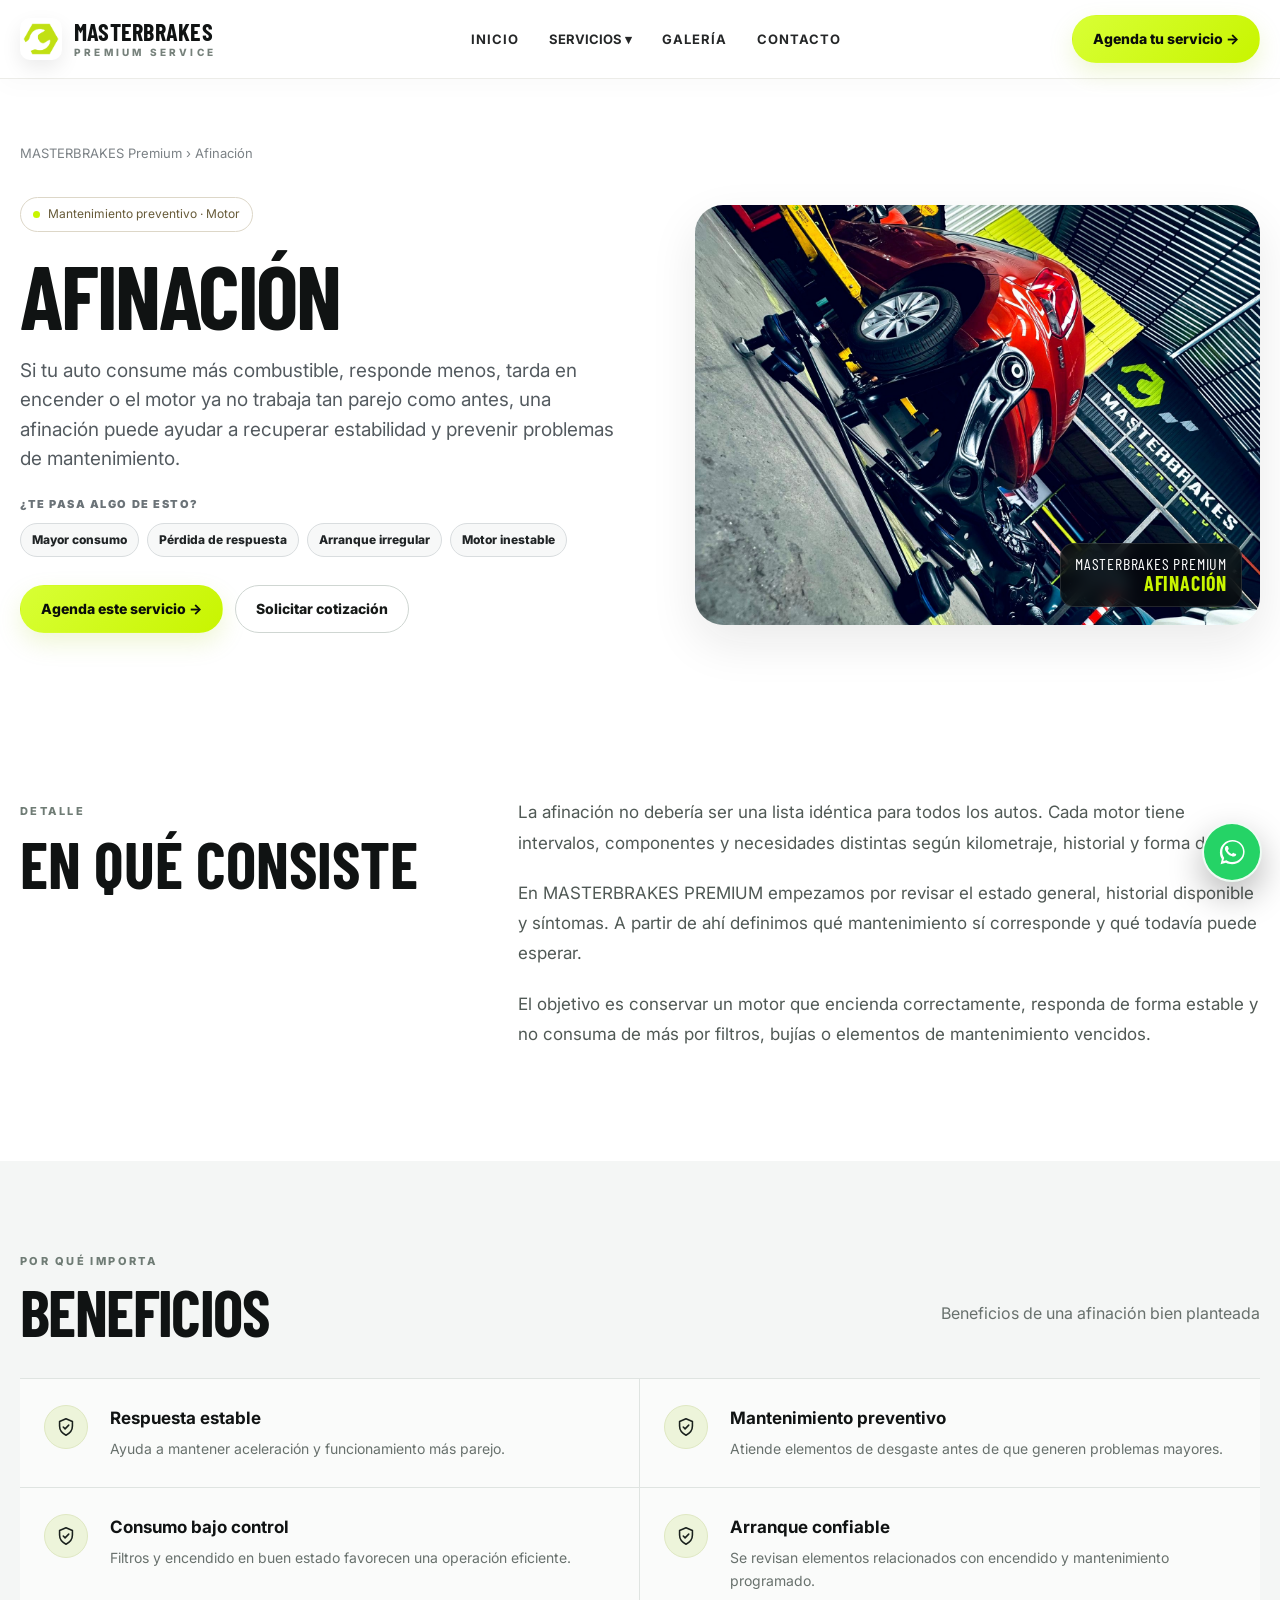
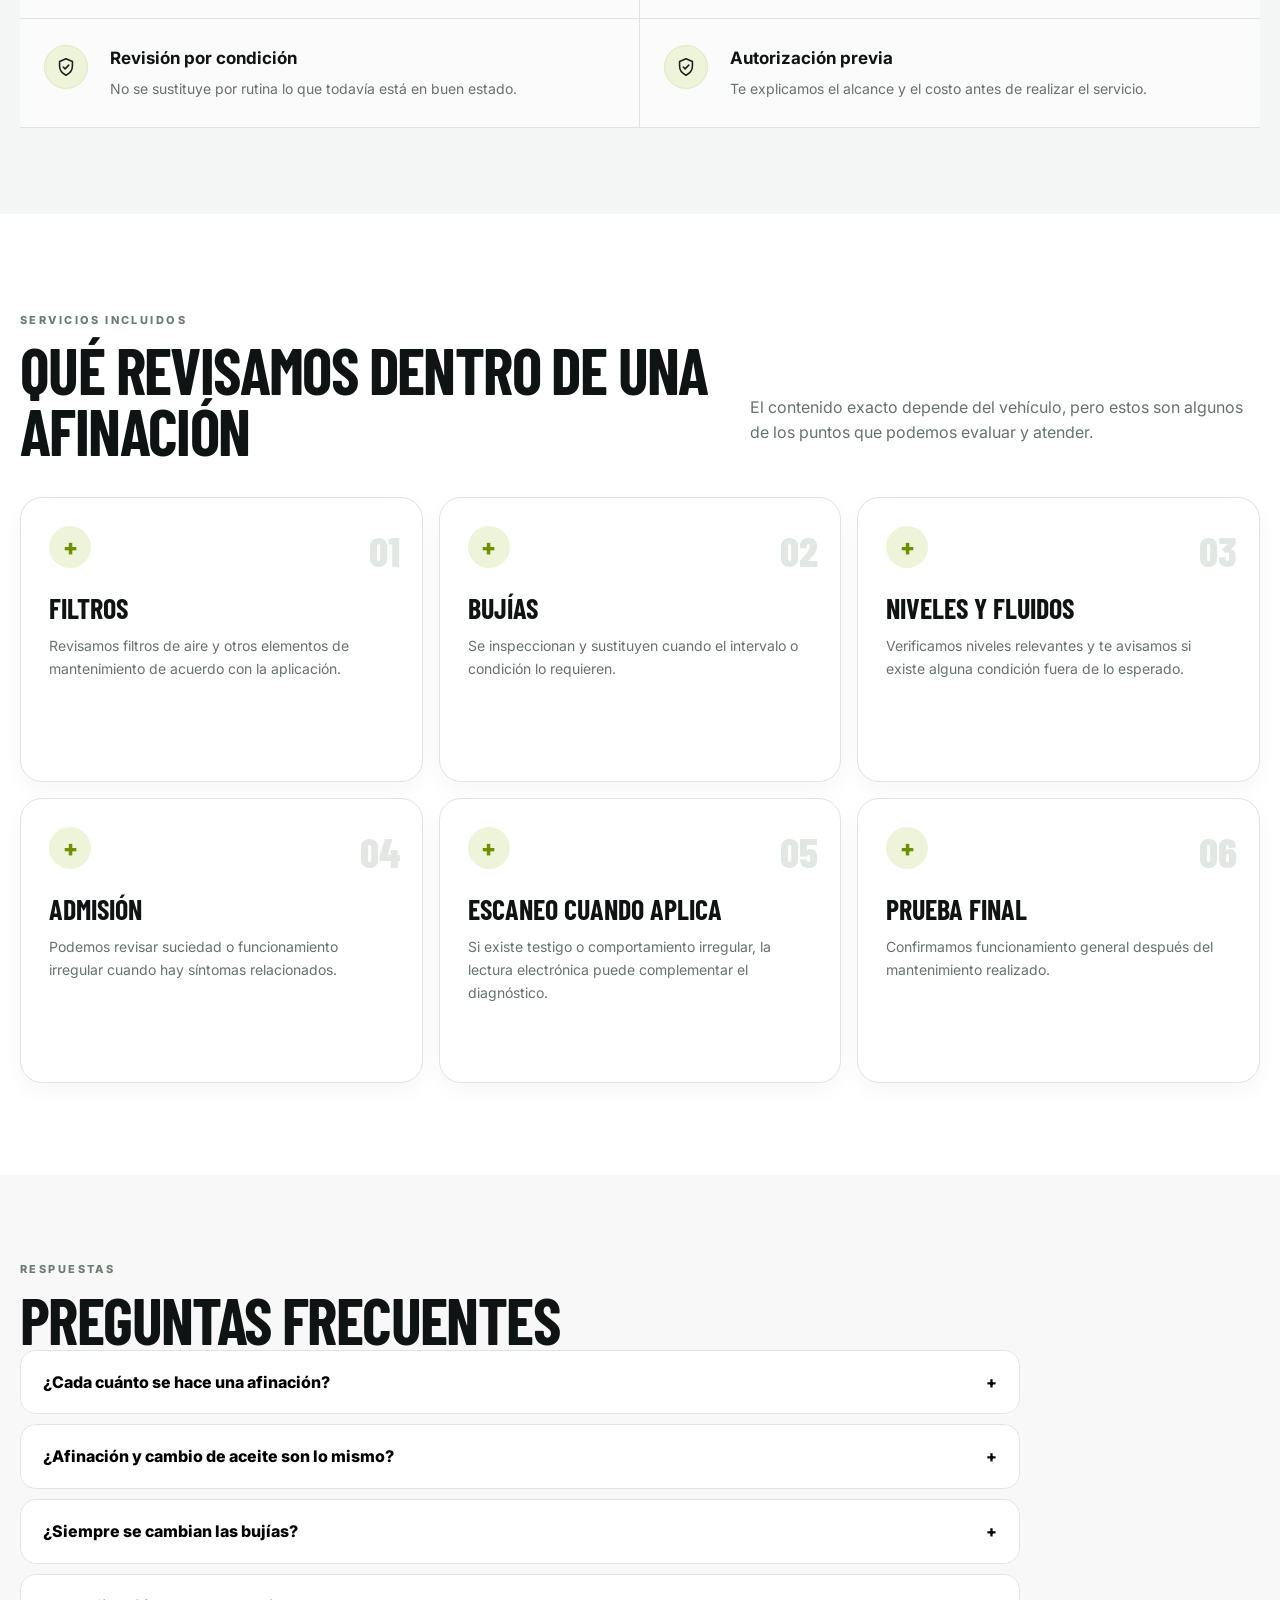
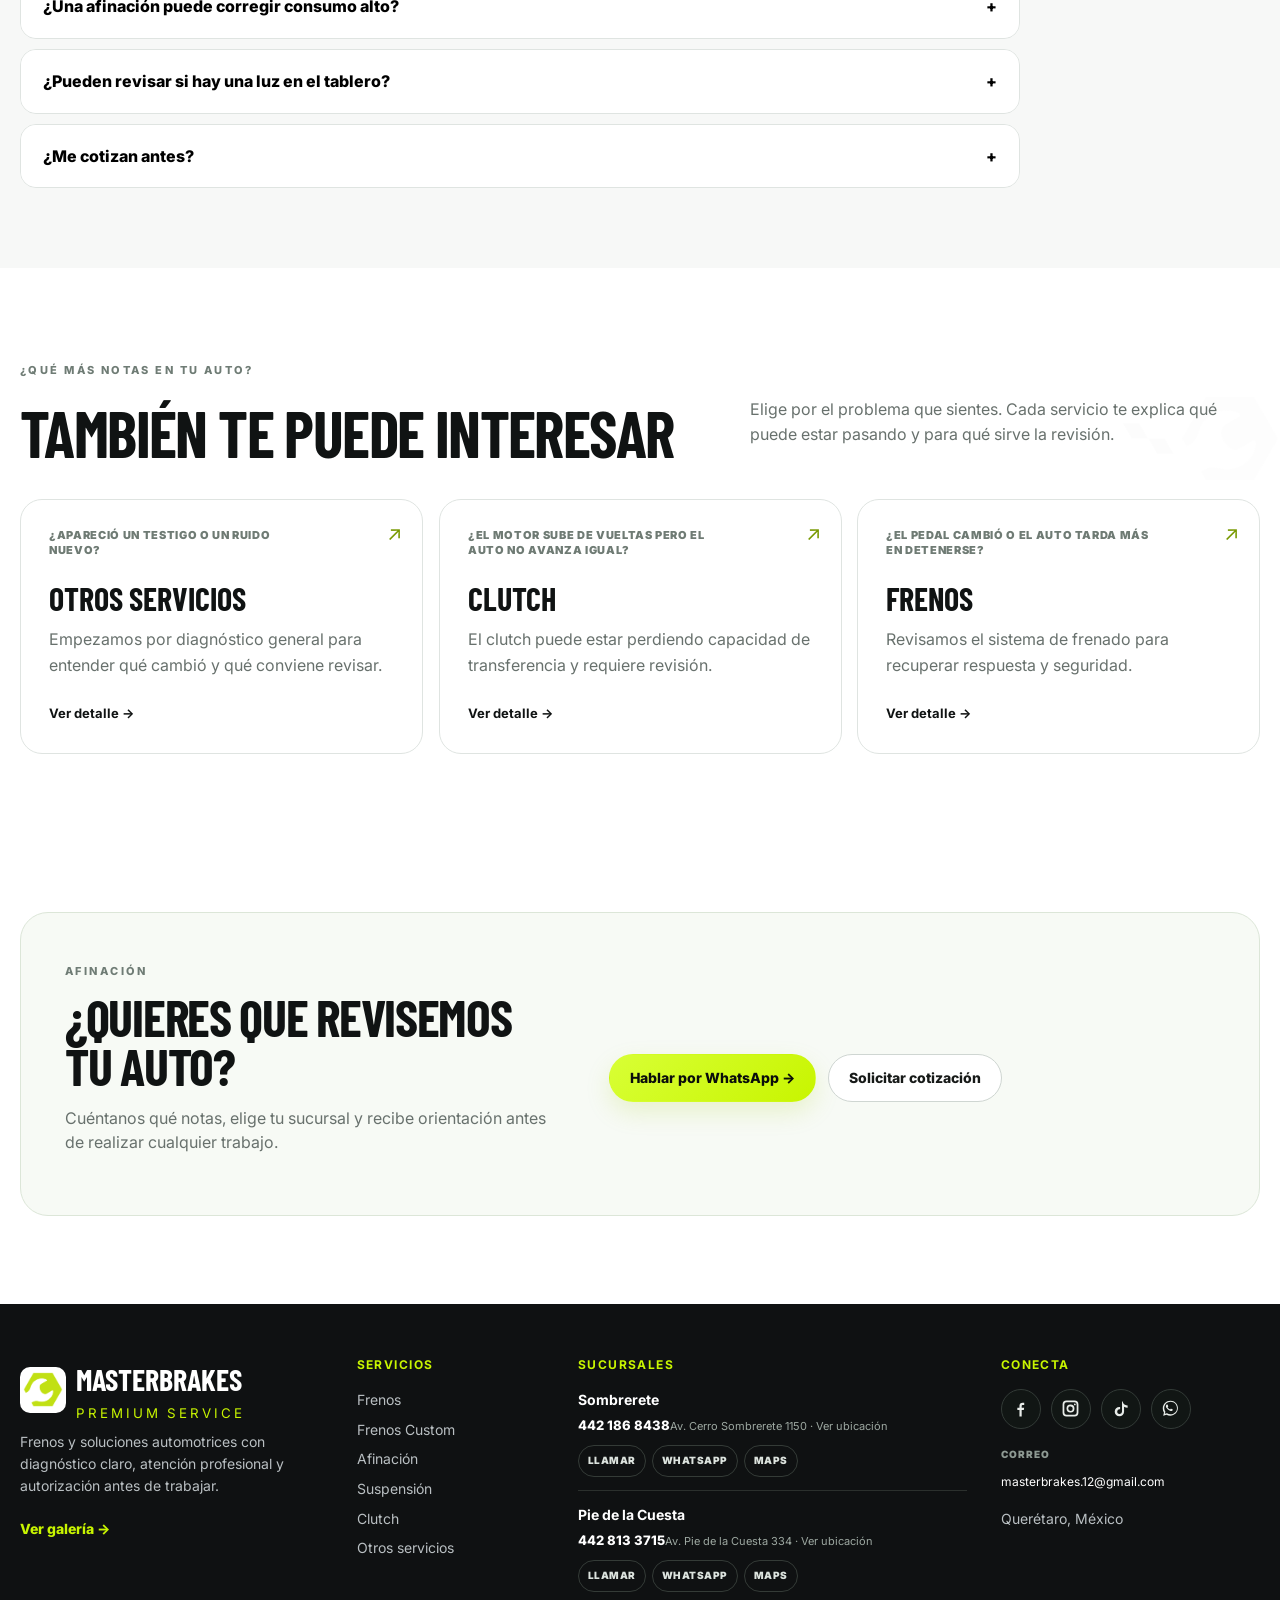
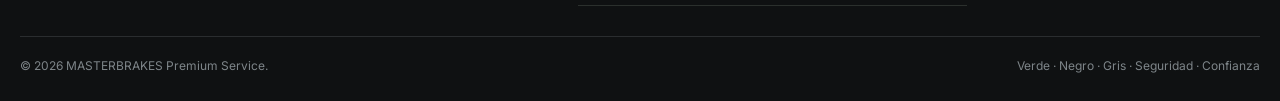
==== afinacion.html @ d41b7c77 "Add files via upload" ====
<!DOCTYPE html>

<html lang="es-MX"><head><meta charset="utf-8"/><meta content="width=device-width,initial-scale=1" name="viewport"/><title>Afinación en Querétaro | MASTERBRAKES Premium</title><meta content="Una afinación bien hecha ayuda a conservar respuesta, consumo, encendido y funcionamiento estable. Revisamos el mantenimiento que realmente corresponde a tu vehículo." name="description"/><link href="favicon.png" rel="icon"/><link href="css/styles.css" rel="stylesheet"/></head><body class="site-premium"><header class="site-header"><div class="wrap nav-row">
<a class="brand" href="index.html"><img alt="MASTERBRAKES PREMIUM" class="brand-mark" src="assets/logo-masterbrakes-user.png"/><span class="brand-copy"><strong>MASTERBRAKES</strong><small>Premium Service</small></span></a>
<nav aria-label="Navegación principal" class="nav-links">
<a href="index.html">Inicio</a>
<div class="nav-dropdown"><button class="drop-btn" type="button">SERVICIOS ▾</button><div class="dropdown-panel">
<a href="frenos.html"><b>Frenos</b><small>Diagnóstico, seguridad y respuesta.</small></a>
<a href="frenos-custom.html"><b>Frenos Custom</b><small>Configuraciones premium y performance.</small></a>
<a href="afinacion.html"><b>Afinación</b><small>Mantenimiento preventivo.</small></a>
<a href="suspension.html"><b>Suspensión</b><small>Control y estabilidad.</small></a>
<a href="clutch.html"><b>Clutch</b><small>Precisión y transferencia.</small></a>
<a href="otros-servicios.html"><b>Otros servicios</b><small>Diagnóstico y mantenimiento general.</small></a>
</div></div>
<a href="https://galeria-masterbrakers-kappa.vercel.app/" rel="noopener" target="_blank">Galería</a><a href="contacto.html">Contacto</a>
</nav>
<a class="btn btn-gold desktop-cta js-branch-contact" data-service="agendar un servicio" href="#">Agenda tu servicio →</a>
<button aria-label="Abrir menú" class="burger" id="burger"><span></span><span></span><span></span></button>
</div></header>
<div class="mobile-menu" id="mobileMenu"><span class="mobile-title">MASTERBRAKES PREMIUM</span><button aria-label="Cerrar" class="mobile-close" id="mobileClose">×</button>
<a href="index.html">Inicio</a><a href="frenos.html">Frenos</a><a href="frenos-custom.html">Frenos Custom</a><a href="afinacion.html">Afinación</a><a href="suspension.html">Suspensión</a><a href="clutch.html">Clutch</a><a href="otros-servicios.html">Otros servicios</a><a href="https://galeria-masterbrakers-kappa.vercel.app/" rel="noopener" target="_blank">Galería</a><a href="contacto.html">Contacto</a>
</div><main>
<section class="service-hero service-hero-deep dot-bg"><div class="wrap"><div class="crumbs"><a href="index.html">MASTERBRAKES Premium</a> › Afinación</div><div class="service-hero-grid"><div class="reveal"><span class="service-badge"><i></i>Mantenimiento preventivo · Motor</span><h1>Afinación</h1><p class="lead">Si tu auto consume más combustible, responde menos, tarda en encender o el motor ya no trabaja tan parejo como antes, una afinación puede ayudar a recuperar estabilidad y prevenir problemas de mantenimiento.</p><div class="hero-problem"><small>¿Te pasa algo de esto?</small><div class="hero-problem-chips"><span>Mayor consumo</span><span>Pérdida de respuesta</span><span>Arranque irregular</span><span>Motor inestable</span></div></div><div class="hero-actions"><a class="btn btn-gold js-branch-contact" data-service="Afinación" href="#">Agenda este servicio →</a><a class="btn btn-outline" href="contacto.html?servicio=Afinación">Solicitar cotización</a></div></div><div class="service-hero-img reveal"><img alt="Afinación MASTERBRAKES" src="assets/masterbrakes-taller-vehiculo.jpg"/><div class="service-img-label">MASTERBRAKES PREMIUM<br/><b>Afinación</b></div></div></div></div></section>
<section class="deep-detail" id="detalle"><div class="wrap deep-detail-grid"><div class="deep-detail-title reveal"><span class="eyebrow">Detalle</span><h2>En qué consiste</h2></div><div class="deep-detail-copy reveal"><p>La afinación no debería ser una lista idéntica para todos los autos. Cada motor tiene intervalos, componentes y necesidades distintas según kilometraje, historial y forma de uso.</p><p>En MASTERBRAKES PREMIUM empezamos por revisar el estado general, historial disponible y síntomas. A partir de ahí definimos qué mantenimiento sí corresponde y qué todavía puede esperar.</p><p>El objetivo es conservar un motor que encienda correctamente, responda de forma estable y no consuma de más por filtros, bujías o elementos de mantenimiento vencidos.</p></div></div></section>
<section class="benefits-section"><div class="wrap"><div class="section-head"><div><span class="eyebrow">Por qué importa</span><h2 class="section-title">Beneficios</h2></div><p>Beneficios de una afinación bien planteada</p></div><div class="benefit-list reveal"><article class="benefit-row"><span class="detail-icon premium-icon"><svg aria-hidden="true" viewbox="0 0 24 24"><path d="M12 3 5 6v5c0 4.8 2.9 8 7 10 4.1-2 7-5.2 7-10V6z"></path><path d="m9 12 2 2 4-4"></path></svg></span><div><h3>Respuesta estable</h3><p>Ayuda a mantener aceleración y funcionamiento más parejo.</p></div></article><article class="benefit-row"><span class="detail-icon premium-icon"><svg aria-hidden="true" viewbox="0 0 24 24"><path d="M12 3 5 6v5c0 4.8 2.9 8 7 10 4.1-2 7-5.2 7-10V6z"></path><path d="m9 12 2 2 4-4"></path></svg></span><div><h3>Mantenimiento preventivo</h3><p>Atiende elementos de desgaste antes de que generen problemas mayores.</p></div></article><article class="benefit-row"><span class="detail-icon premium-icon"><svg aria-hidden="true" viewbox="0 0 24 24"><path d="M12 3 5 6v5c0 4.8 2.9 8 7 10 4.1-2 7-5.2 7-10V6z"></path><path d="m9 12 2 2 4-4"></path></svg></span><div><h3>Consumo bajo control</h3><p>Filtros y encendido en buen estado favorecen una operación eficiente.</p></div></article><article class="benefit-row"><span class="detail-icon premium-icon"><svg aria-hidden="true" viewbox="0 0 24 24"><path d="M12 3 5 6v5c0 4.8 2.9 8 7 10 4.1-2 7-5.2 7-10V6z"></path><path d="m9 12 2 2 4-4"></path></svg></span><div><h3>Arranque confiable</h3><p>Se revisan elementos relacionados con encendido y mantenimiento programado.</p></div></article><article class="benefit-row"><span class="detail-icon premium-icon"><svg aria-hidden="true" viewbox="0 0 24 24"><path d="M12 3 5 6v5c0 4.8 2.9 8 7 10 4.1-2 7-5.2 7-10V6z"></path><path d="m9 12 2 2 4-4"></path></svg></span><div><h3>Revisión por condición</h3><p>No se sustituye por rutina lo que todavía está en buen estado.</p></div></article><article class="benefit-row"><span class="detail-icon premium-icon"><svg aria-hidden="true" viewbox="0 0 24 24"><path d="M12 3 5 6v5c0 4.8 2.9 8 7 10 4.1-2 7-5.2 7-10V6z"></path><path d="m9 12 2 2 4-4"></path></svg></span><div><h3>Autorización previa</h3><p>Te explicamos el alcance y el costo antes de realizar el servicio.</p></div></article></div></div></section>
<section class="included-section"><div class="wrap"><div class="section-head"><div><span class="eyebrow">Servicios incluidos</span><h2 class="section-title">Qué revisamos dentro de una afinación</h2></div><p>El contenido exacto depende del vehículo, pero estos son algunos de los puntos que podemos evaluar y atender.</p></div><div class="included-grid reveal"><article class="included-card"><span class="included-num">01</span><div class="included-icon">+</div><h3>Filtros</h3><p>Revisamos filtros de aire y otros elementos de mantenimiento de acuerdo con la aplicación.</p></article><article class="included-card"><span class="included-num">02</span><div class="included-icon">+</div><h3>Bujías</h3><p>Se inspeccionan y sustituyen cuando el intervalo o condición lo requieren.</p></article><article class="included-card"><span class="included-num">03</span><div class="included-icon">+</div><h3>Niveles y fluidos</h3><p>Verificamos niveles relevantes y te avisamos si existe alguna condición fuera de lo esperado.</p></article><article class="included-card"><span class="included-num">04</span><div class="included-icon">+</div><h3>Admisión</h3><p>Podemos revisar suciedad o funcionamiento irregular cuando hay síntomas relacionados.</p></article><article class="included-card"><span class="included-num">05</span><div class="included-icon">+</div><h3>Escaneo cuando aplica</h3><p>Si existe testigo o comportamiento irregular, la lectura electrónica puede complementar el diagnóstico.</p></article><article class="included-card"><span class="included-num">06</span><div class="included-icon">+</div><h3>Prueba final</h3><p>Confirmamos funcionamiento general después del mantenimiento realizado.</p></article></div></div></section>
<section class="faq faq-deep"><div class="wrap"><span class="eyebrow">Respuestas</span><h2 class="section-title">Preguntas frecuentes</h2><div class="faq-list reveal"><div class="faq-item"><button class="faq-q" type="button"><span>¿Cada cuánto se hace una afinación?</span><span>+</span></button><div class="faq-a">Depende del fabricante, kilometraje, tipo de motor y componentes instalados. Lo correcto es seguir el plan de mantenimiento del vehículo y revisar su condición real.</div></div><div class="faq-item"><button class="faq-q" type="button"><span>¿Afinación y cambio de aceite son lo mismo?</span><span>+</span></button><div class="faq-a">No. El cambio de aceite puede formar parte del mantenimiento, pero una afinación considera otros puntos del motor y encendido.</div></div><div class="faq-item"><button class="faq-q" type="button"><span>¿Siempre se cambian las bujías?</span><span>+</span></button><div class="faq-a">No. Se cambian cuando el kilometraje, especificación o condición lo justifican.</div></div><div class="faq-item"><button class="faq-q" type="button"><span>¿Una afinación puede corregir consumo alto?</span><span>+</span></button><div class="faq-a">Puede ayudar si la causa está relacionada con mantenimiento, pero un consumo elevado también puede tener otras causas que requieren diagnóstico.</div></div><div class="faq-item"><button class="faq-q" type="button"><span>¿Pueden revisar si hay una luz en el tablero?</span><span>+</span></button><div class="faq-a">Sí. Cuando aplica, el escaneo ayuda a orientar el diagnóstico, aunque el código por sí solo no sustituye una revisión.</div></div><div class="faq-item"><button class="faq-q" type="button"><span>¿Me cotizan antes?</span><span>+</span></button><div class="faq-a">Sí. Revisamos el alcance y te explicamos qué recomendamos antes de avanzar.</div></div></div></div></section>
<section class="related-section"><div class="wrap"><span class="eyebrow">¿Qué más notas en tu auto?</span><div class="section-head"><div><h2 class="section-title">También te puede interesar</h2></div><p>Elige por el problema que sientes. Cada servicio te explica qué puede estar pasando y para qué sirve la revisión.</p></div><div class="related-grid reveal"><a class="related-card" href="otros-servicios.html"><span class="related-arrow">↗</span><span class="related-kicker">¿Apareció un testigo o un ruido nuevo?</span><h3>Otros servicios</h3><p>Empezamos por diagnóstico general para entender qué cambió y qué conviene revisar.</p><b>Ver detalle →</b></a><a class="related-card" href="clutch.html"><span class="related-arrow">↗</span><span class="related-kicker">¿El motor sube de vueltas pero el auto no avanza igual?</span><h3>Clutch</h3><p>El clutch puede estar perdiendo capacidad de transferencia y requiere revisión.</p><b>Ver detalle →</b></a><a class="related-card" href="frenos.html"><span class="related-arrow">↗</span><span class="related-kicker">¿El pedal cambió o el auto tarda más en detenerse?</span><h3>Frenos</h3><p>Revisamos el sistema de frenado para recuperar respuesta y seguridad.</p><b>Ver detalle →</b></a></div></div></section>
<section class="quote-section service-final-cta"><div class="wrap"><div class="quote-panel"><div><span class="eyebrow">Afinación</span><h2>¿Quieres que revisemos tu auto?</h2><p class="muted">Cuéntanos qué notas, elige tu sucursal y recibe orientación antes de realizar cualquier trabajo.</p></div><div class="hero-actions"><a class="btn btn-gold js-branch-contact" data-service="Afinación" href="#">Hablar por WhatsApp →</a><a class="btn btn-outline" href="contacto.html?servicio=Afinación">Solicitar cotización</a></div></div></div></section>
</main><footer class="site-footer"><div class="wrap"><div class="footer-grid footer-grid-v7">
<div class="footer-brand"><div class="footer-logo-row"><img alt="MASTERBRAKES Premium" src="assets/logo-masterbrakes-user.png"/><div><strong>MASTERBRAKES</strong><small>Premium Service</small></div></div><p>Frenos y soluciones automotrices con diagnóstico claro, atención profesional y autorización antes de trabajar.</p><a class="footer-gallery-link" href="https://galeria-masterbrakers-kappa.vercel.app/" rel="noopener" target="_blank">Ver galería →</a></div>
<div><h4>Servicios</h4><a href="frenos.html">Frenos</a><a href="frenos-custom.html">Frenos Custom</a><a href="afinacion.html">Afinación</a><a href="suspension.html">Suspensión</a><a href="clutch.html">Clutch</a><a href="otros-servicios.html">Otros servicios</a></div>
<div class="footer-branches"><h4>Sucursales</h4>
<article class="footer-branch"><b>Sombrerete</b><a class="footer-phone" href="tel:+524421868438">442 186 8438</a><a class="footer-location" href="https://share.google/h0KJQbao4Z2PWzfot" rel="noopener" target="_blank">Av. Cerro Sombrerete 1150 · Ver ubicación</a><div class="footer-branch-actions"><a aria-label="Llamar a Sombrerete" href="tel:+524421868438">Llamar</a><a href="https://wa.me/524421868438?text=Hola%20MASTERBRAKES%20PREMIUM,%20quiero%20información%20de%20la%20sucursal%20Sombrerete." rel="noopener" target="_blank">WhatsApp</a><a href="https://share.google/h0KJQbao4Z2PWzfot" rel="noopener" target="_blank">Maps</a></div></article>
<article class="footer-branch"><b>Pie de la Cuesta</b><a class="footer-phone" href="tel:+524428133715">442 813 3715</a><a class="footer-location" href="https://share.google/veyZlv7FVN3zS64Zd" rel="noopener" target="_blank">Av. Pie de la Cuesta 334 · Ver ubicación</a><div class="footer-branch-actions"><a aria-label="Llamar a Pie de la Cuesta" href="tel:+524428133715">Llamar</a><a href="https://wa.me/524428133715?text=Hola%20MASTERBRAKES%20PREMIUM,%20quiero%20información%20de%20la%20sucursal%20Pie%20de%20la%20Cuesta." rel="noopener" target="_blank">WhatsApp</a><a href="https://share.google/veyZlv7FVN3zS64Zd" rel="noopener" target="_blank">Maps</a></div></article>
</div>
<div class="footer-connect"><h4>Conecta</h4><div aria-label="Redes sociales" class="socials">
<a aria-label="Facebook" class="social-facebook" href="https://www.facebook.com/masterbrakes/?locale=es_LA" rel="noopener" target="_blank"><svg aria-hidden="true" viewbox="0 0 24 24"><path d="M13.5 22v-8h2.7l.4-3h-3.1V9.1c0-.9.3-1.6 1.7-1.6h1.5V4.8c-.3 0-1.2-.1-2.2-.1-2.2 0-3.8 1.3-3.8 3.9V11H8v3h2.7v8h2.8z" fill="currentColor"></path></svg></a>
<a aria-label="Instagram" class="social-instagram" href="https://www.instagram.com/masterbrakes.12" rel="noopener" target="_blank"><svg aria-hidden="true" viewbox="0 0 24 24"><path d="M7 2h10a5 5 0 0 1 5 5v10a5 5 0 0 1-5 5H7a5 5 0 0 1-5-5V7a5 5 0 0 1 5-5zm0 2.2A2.8 2.8 0 0 0 4.2 7v10A2.8 2.8 0 0 0 7 19.8h10a2.8 2.8 0 0 0 2.8-2.8V7A2.8 2.8 0 0 0 17 4.2H7zm10.5 1.6a1.1 1.1 0 1 1 0 2.2 1.1 1.1 0 0 1 0-2.2zM12 7a5 5 0 1 1 0 10 5 5 0 0 1 0-10zm0 2.2A2.8 2.8 0 1 0 12 15a2.8 2.8 0 0 0 0-5.6z" fill="currentColor"></path></svg></a>
<a aria-label="TikTok" class="social-tiktok" href="https://www.tiktok.com/@masterbrakes.12" rel="noopener" target="_blank"><svg aria-hidden="true" viewbox="0 0 24 24"><path d="M14.8 3c.3 1.8 1.3 3.3 2.8 4.2 1 .6 2.2.9 3.4.9v2.9c-1.6 0-3.2-.4-4.5-1.1v6.1a5.9 5.9 0 1 1-5.9-5.9c.3 0 .6 0 .9.1V13a3 3 0 1 0 2.4 2.9V3h2.9z" fill="currentColor"></path></svg></a>
<a aria-label="WhatsApp" class="social-whatsapp js-branch-contact" data-service="información general" href="#"><svg aria-hidden="true" viewbox="0 0 32 32"><path d="M19.1 17.3c-.3-.2-1.7-.8-2-.9-.3-.1-.5-.2-.7.2-.2.3-.8.9-1 .9-.2 0-.4 0-.7-.2-2-.9-3.3-2.9-3.4-3.1-.2-.3 0-.5.1-.7.1-.1.3-.3.4-.5.1-.1.2-.3.3-.5.1-.2 0-.4 0-.5s-.7-1.8-.9-2.4c-.2-.5-.5-.4-.7-.4h-.6c-.2 0-.5.1-.7.4-.2.3-1 1-1 2.5s1 2.8 1.2 3c.1.2 2 3.1 4.9 4.3.7.3 1.2.5 1.6.6.7.2 1.3.2 1.8.1.5-.1 1.7-.7 1.9-1.3.2-.6.2-1.1.2-1.2 0-.1-.2-.2-.4-.3z" fill="currentColor"></path><path d="M16 3C8.8 3 3 8.7 3 15.9c0 2.5.7 4.8 2 6.8L3.7 28l5.5-1.3c1.9 1 4.1 1.5 6.3 1.5 7.2 0 13-5.7 13-12.9C28.5 8.7 23.2 3 16 3zm0 22.8c-2.1 0-4.1-.6-5.8-1.6l-.4-.2-3.3.8.9-3.2-.2-.4c-1.1-1.7-1.7-3.7-1.7-5.8 0-5.9 4.8-10.7 10.7-10.7 5.9 0 10.7 4.8 10.7 10.7 0 5.7-5 10.4-10.9 10.4z" fill="currentColor"></path></svg></a>
</div><p class="footer-email"><span>Correo</span><a href="mailto:masterbrakes.12@gmail.com">masterbrakes.12@gmail.com</a></p><p>Querétaro, México</p></div>
</div><div class="footer-bottom"><span>© 2026 MASTERBRAKES Premium Service.</span><span>Verde · Negro · Gris · Seguridad · Confianza</span></div></div></footer>
<a aria-label="Enviar WhatsApp a MASTERBRAKES Sombrerete" class="wa-float wa-direct-primary" href="https://wa.me/524421868438?text=Hola%20MASTERBRAKES%2C%20quiero%20informaci%C3%B3n%20y%20cotizar%20en%20la%20sucursal%20Sombrerete." rel="noopener" target="_blank"><svg aria-hidden="true" viewbox="0 0 32 32"><path d="M19.1 17.3c-.3-.2-1.7-.8-2-.9-.3-.1-.5-.2-.7.2-.2.3-.8.9-1 .9-.2 0-.4 0-.7-.2-2-.9-3.3-2.9-3.4-3.1-.2-.3 0-.5.1-.7.1-.1.3-.3.4-.5.1-.1.2-.3.3-.5.1-.2 0-.4 0-.5s-.7-1.8-.9-2.4c-.2-.5-.5-.4-.7-.4h-.6c-.2 0-.5.1-.7.4-.2.3-1 1-1 2.5s1 2.8 1.2 3c.1.2 2 3.1 4.9 4.3.7.3 1.2.5 1.6.6.7.2 1.3.2 1.8.1.5-.1 1.7-.7 1.9-1.3.2-.6.2-1.1.2-1.2 0-.1-.2-.2-.4-.3z" fill="currentColor"></path><path d="M16 3C8.8 3 3 8.7 3 15.9c0 2.5.7 4.8 2 6.8L3.7 28l5.5-1.3c1.9 1 4.1 1.5 6.3 1.5 7.2 0 13-5.7 13-12.9C28.5 8.7 23.2 3 16 3zm0 22.8c-2.1 0-4.1-.6-5.8-1.6l-.4-.2-3.3.8.9-3.2-.2-.4c-1.1-1.7-1.7-3.7-1.7-5.8 0-5.9 4.8-10.7 10.7-10.7 5.9 0 10.7 4.8 10.7 10.7 0 5.7-5 10.4-10.9 10.4z" fill="currentColor"></path></svg></a>
<script src="js/script.js"></script></body></html>
---- css/styles.css ----
@import url('https://fonts.googleapis.com/css2?family=Barlow+Condensed:wght@500;600;700;800;900&family=Inter:wght@400;500;600;700;800&display=swap');
:root{
  --ink:#101112; --muted:#687078; --paper:#ffffff; --soft:#f6f6f4; --warm:#fbf7ea;
  --gold:#d7a72b; --gold2:#f1c44a; --line:#e5e5e0; --charcoal:#111315; --lime:#bfe800;
  --max:1240px; --radius:24px; --shadow:0 18px 48px rgba(19,22,24,.09);
}
*{box-sizing:border-box} html{scroll-behavior:smooth} body{margin:0;background:var(--paper);color:var(--ink);font-family:Inter,Arial,sans-serif;line-height:1.55;-webkit-font-smoothing:antialiased;overflow-x:hidden}
a{text-decoration:none;color:inherit} img{display:block;max-width:100%} button,input,select,textarea{font:inherit}.wrap{width:min(var(--max),calc(100% - 40px));margin:auto}
.heading,.hero h1,.section-title,.service-hero h1,.custom-hero h1,.catalog-card h3,.mission h2,.process h2,.quote-panel h2{font-family:'Barlow Condensed','Arial Narrow',Impact,sans-serif;text-transform:uppercase;letter-spacing:-.025em;line-height:.94}
.eyebrow{font-size:11px;font-weight:800;letter-spacing:.22em;text-transform:uppercase;color:#8b7a49}.muted{color:var(--muted)}
.btn{display:inline-flex;align-items:center;justify-content:center;gap:9px;min-height:48px;padding:0 20px;border:1px solid transparent;border-radius:999px;font-size:14px;font-weight:800;cursor:pointer;transition:.25s}.btn:hover{transform:translateY(-2px)}
.btn-gold{background:linear-gradient(135deg,var(--gold2),var(--gold));color:#111;box-shadow:0 10px 24px rgba(215,167,43,.18)}.btn-outline{border-color:#cfcfc8;background:#fff}.btn-dark{background:#101112;color:#fff}.btn-lime{background:var(--lime);color:#0b0d0b}

/* header */
.site-header{position:sticky;top:0;z-index:80;background:rgba(255,255,255,.94);backdrop-filter:blur(18px);border-bottom:1px solid #ecece8;box-shadow:0 6px 24px rgba(0,0,0,.025)}
.nav-row{min-height:78px;display:flex;align-items:center;justify-content:space-between;gap:24px}.brand{display:flex;align-items:center;gap:12px;min-width:220px}.brand-mark{width:44px;height:30px;object-fit:contain}.brand-copy{display:grid;line-height:.85}.brand-copy strong{font-family:'Barlow Condensed',sans-serif;font-size:24px;letter-spacing:.01em}.brand-copy small{font-size:10px;letter-spacing:.32em;color:#8e7a45;font-weight:800;text-transform:uppercase;margin-top:6px}
.nav-links{display:flex;align-items:center;gap:30px;font-size:13px;font-weight:700;text-transform:uppercase;letter-spacing:.08em}.nav-links a,.drop-btn{background:none;border:0;padding:28px 0;color:#252728;cursor:pointer}.nav-dropdown{position:relative}.dropdown-panel{position:absolute;top:67px;left:50%;transform:translateX(-50%) translateY(10px);width:330px;padding:12px;background:#fff;border:1px solid #e5e5df;border-radius:18px;box-shadow:0 18px 50px rgba(0,0,0,.12);opacity:0;visibility:hidden;transition:.2s}.nav-dropdown:hover .dropdown-panel,.nav-dropdown.open .dropdown-panel{opacity:1;visibility:visible;transform:translateX(-50%) translateY(0)}.dropdown-panel a{display:grid;padding:12px 14px;border-radius:12px;text-transform:none;letter-spacing:0}.dropdown-panel a:hover{background:#faf7ed}.dropdown-panel small{color:var(--muted);font-weight:500;margin-top:2px}
.burger{display:none;width:46px;height:46px;border-radius:50%;border:1px solid #ddd;background:#fff;align-items:center;justify-content:center;flex-direction:column;gap:5px}.burger span{width:20px;height:2px;background:#111}.mobile-menu{position:fixed;inset:0;z-index:120;background:#fff;padding:92px 24px 30px;display:flex;flex-direction:column;gap:18px;transform:translateX(100%);transition:.3s}.mobile-menu.open{transform:translateX(0)}.mobile-menu a{font-family:'Barlow Condensed',sans-serif;font-size:30px;font-weight:700;text-transform:uppercase}.mobile-close{position:absolute;right:22px;top:18px;border:0;background:none;font-size:42px}.mobile-title{position:absolute;left:24px;top:30px;font-family:'Barlow Condensed',sans-serif;font-weight:800;font-size:24px}

/* background texture */
.dot-bg{position:relative;overflow:hidden}.dot-bg:before{content:"";position:absolute;inset:0;pointer-events:none;background-image:radial-gradient(#d8d8d0 .65px,transparent .65px);background-size:18px 18px;opacity:.45;mask-image:linear-gradient(#000,transparent 88%)}

/* home hero */
.home-hero{position:relative;padding:74px 0 36px;background:#fff;overflow:hidden}.home-hero-grid{display:grid;grid-template-columns:.92fr 1.08fr;gap:54px;align-items:center;position:relative;z-index:1}.home-hero h1{font-size:clamp(58px,7vw,96px);margin:18px 0 18px;max-width:9ch}.home-hero h1 em{font-style:normal;color:var(--gold)}.home-hero p{max-width:610px;font-size:18px;color:#596067}.hero-actions{display:flex;flex-wrap:wrap;gap:12px;margin-top:28px}.hero-photo{position:relative;min-height:500px;border-radius:34px;overflow:hidden;box-shadow:var(--shadow);background:#111}.hero-photo img{width:100%;height:100%;position:absolute;inset:0;object-fit:cover}.hero-photo:after{content:"";position:absolute;inset:0;background:linear-gradient(90deg,rgba(255,255,255,.72) 0%,rgba(255,255,255,0) 34%),linear-gradient(180deg,transparent 58%,rgba(0,0,0,.32))}.hero-photo-note{position:absolute;right:22px;bottom:22px;z-index:2;color:#fff;text-transform:uppercase;font-family:'Barlow Condensed',sans-serif;font-size:22px;line-height:1.05;text-align:right}.hero-photo-note b{color:var(--gold2)}
.stats-strip{display:grid;grid-template-columns:repeat(4,1fr);margin-top:42px;border-top:1px solid var(--line);position:relative;z-index:1}.stat{padding:24px 20px;border-right:1px solid var(--line);display:flex;align-items:center;gap:14px}.stat:last-child{border-right:0}.stat-icon{width:46px;height:46px;border-radius:50%;background:var(--warm);display:grid;place-items:center;font-size:20px}.stat b{display:block;font-family:'Barlow Condensed',sans-serif;font-size:32px;line-height:1}.stat span{font-size:11px;text-transform:uppercase;letter-spacing:.08em;color:#777}

/* sections */
section{position:relative}.section-block{padding:88px 0}.section-head{display:flex;justify-content:space-between;align-items:end;gap:28px;margin-bottom:36px}.section-title{font-size:clamp(42px,5vw,68px);margin:10px 0 0}.section-head p{max-width:510px;color:var(--muted)}
.commitments{background:#fff}.commit-grid{display:grid;grid-template-columns:repeat(4,1fr);border-top:1px solid var(--line)}.commit{padding:30px 28px;border-right:1px solid var(--line)}.commit:last-child{border-right:0}.commit .icon{width:48px;height:48px;border-radius:50%;background:#fff5d8;border:1px solid #f3df9c;display:grid;place-items:center;margin-bottom:20px;font-size:21px}.commit h3{margin:0 0 10px;font-size:18px}.commit p{margin:0;color:var(--muted);font-size:14px}
.mission{padding:90px 0;background:var(--soft)}.mission-grid{display:grid;grid-template-columns:1fr .92fr;gap:72px;align-items:start}.mission h2{font-size:clamp(44px,5vw,66px);margin:12px 0 24px}.mission-copy>p{font-size:17px;color:#555d63;max-width:620px}.mission-points{display:grid;grid-template-columns:1fr 1fr;gap:24px;margin-top:30px}.mission-point{padding-left:18px;border-left:2px solid var(--gold)}.mission-point b{display:block;margin-bottom:6px}.mission-point span{color:var(--muted);font-size:14px}.quote-card{padding:42px;border:1px solid #deded8;border-radius:28px;background:#fff;box-shadow:0 8px 20px rgba(0,0,0,.04)}.quote-card .quote-mark{font-size:58px;color:var(--gold);line-height:.7}.quote-card h3{font-family:'Barlow Condensed',sans-serif;text-transform:uppercase;font-size:38px;line-height:1;margin:24px 0}.quote-card small{color:#666}
.process{padding:88px 0;background:#fff}.process-track{height:3px;background:linear-gradient(90deg,var(--gold),var(--gold2));margin:42px 0 32px;position:relative}.process-track:after{content:"";position:absolute;right:0;top:50%;width:52px;height:22px;border-radius:999px;background:#151719;transform:translateY(-50%)}.process-grid{display:grid;grid-template-columns:repeat(4,1fr);gap:18px}.process-card{padding:28px;border:1px solid #e3d49b;border-radius:22px;background:#fff}.process-card span{font-family:'Barlow Condensed',sans-serif;font-size:48px;font-weight:800;color:#ecd98d;float:right}.process-card .icon{width:48px;height:48px;background:#fff5d8;border-radius:50%;display:grid;place-items:center;margin-bottom:24px}.process-card h3{margin:0 0 10px}.process-card p{margin:0;color:var(--muted);font-size:14px}
.catalog{padding:90px 0;background:#f7f7f5}.catalog-grid{display:grid;grid-template-columns:repeat(3,1fr);gap:18px}.catalog-card{min-height:270px;padding:28px;border:1px solid #deded9;border-radius:22px;background:#fff;display:flex;flex-direction:column;transition:.25s;box-shadow:0 5px 14px rgba(0,0,0,.035)}.catalog-card:hover{transform:translateY(-5px);box-shadow:var(--shadow);border-color:#d7b75f}.catalog-card.featured{background:linear-gradient(145deg,#0e1011,#1a1d1e);color:#fff;border-color:var(--gold);box-shadow:0 14px 36px rgba(0,0,0,.2)}.catalog-card .card-top{display:flex;justify-content:space-between;align-items:start}.catalog-card .icon{width:46px;height:46px;border-radius:50%;background:#fff5d8;color:#111;display:grid;place-items:center}.catalog-card.featured .icon{background:rgba(215,167,43,.18);color:var(--gold2)}.tag{font-size:10px;font-weight:800;text-transform:uppercase;letter-spacing:.08em;background:var(--gold2);color:#111;padding:6px 10px;border-radius:999px}.catalog-card h3{font-size:31px;margin:28px 0 12px}.catalog-card p{margin:0;color:#646b70;font-size:14px;flex:1}.catalog-card.featured p{color:#c5c9cb}.catalog-card .link{margin-top:22px;font-weight:800;font-size:14px}.catalog-card.featured .link{color:var(--gold2)}
.custom-band{background:#0b0d0e;color:#fff;overflow:hidden}.custom-grid{display:grid;grid-template-columns:.88fr 1.12fr;align-items:stretch}.custom-copy{padding:74px max(40px,calc((100vw - var(--max))/2));padding-right:60px}.custom-copy h2{font-family:'Barlow Condensed',sans-serif;text-transform:uppercase;font-size:clamp(50px,6vw,80px);line-height:.9;margin:14px 0 20px}.custom-copy p{color:#c3c8ca;max-width:570px}.custom-list{display:grid;gap:16px;margin:28px 0}.custom-list div{display:grid;grid-template-columns:34px 1fr;gap:10px}.custom-list b{color:var(--gold2)}.custom-image{min-height:540px;position:relative}.custom-image img{position:absolute;inset:0;width:100%;height:100%;object-fit:cover}.custom-image:after{content:"";position:absolute;inset:0;background:linear-gradient(90deg,#0b0d0e 0%,transparent 34%)}
.testimonials{padding:90px 0;background:#fff}.test-stage{display:grid;grid-template-columns:auto 1fr auto;align-items:center;gap:26px}.test-arrow{width:48px;height:48px;border-radius:50%;border:1px solid #ddd;background:#fff;font-size:22px;cursor:pointer}.test-card{padding:36px 44px;border-radius:24px;background:#fafaf7;border:1px solid #ecece6;text-align:center}.stars{color:var(--gold);letter-spacing:.2em;font-size:17px}.test-card blockquote{font-family:'Barlow Condensed',sans-serif;font-weight:700;font-size:clamp(30px,4vw,48px);line-height:1.05;margin:20px auto;max-width:900px;text-transform:uppercase}.test-card cite{font-style:normal;font-size:14px}.test-dots{display:flex;justify-content:center;gap:8px;margin-top:18px}.test-dots button{width:8px;height:8px;border:0;border-radius:50%;background:#ddd;padding:0}.test-dots button.active{width:28px;border-radius:999px;background:var(--gold)}
.quote-section{padding:88px 0;background:#fff}.quote-panel{border:1px solid #efd487;background:#fffaf0;border-radius:28px;padding:44px;display:grid;grid-template-columns:.9fr 1.1fr;gap:48px;align-items:center}.quote-panel h2{font-size:52px;margin:10px 0 12px}.quote-form{display:grid;grid-template-columns:1fr 1fr;gap:12px}.quote-form label{display:grid;gap:6px;font-size:11px;text-transform:uppercase;letter-spacing:.08em;color:#7b6a3f;font-weight:700}.quote-form input,.quote-form select,.quote-form textarea{width:100%;border:1px solid #d9d7cf;border-radius:12px;background:#fff;padding:14px;color:#111;outline:none}.quote-form textarea{min-height:90px;resize:vertical}.quote-form .full{grid-column:1/-1}.quote-form .submit{grid-column:1/-1}
.site-footer{background:#0f1112;color:#fff;padding:52px 0 26px}.footer-grid{display:grid;grid-template-columns:1.1fr .8fr .8fr 1fr;gap:34px}.footer-brand strong{font-family:'Barlow Condensed',sans-serif;font-size:30px}.footer-brand small{display:block;color:var(--gold2);letter-spacing:.22em;text-transform:uppercase}.footer-grid h4{margin:0 0 14px;text-transform:uppercase;font-size:12px;letter-spacing:.12em;color:#dfc06c}.footer-grid a,.footer-grid p{display:block;color:#b9bfc2;margin:8px 0;font-size:14px}.footer-bottom{border-top:1px solid #2a2d2f;margin-top:30px;padding-top:20px;color:#7e8589;font-size:12px;display:flex;justify-content:space-between;gap:20px}.socials{display:flex;gap:10px}.socials a{width:38px;height:38px;border:1px solid #333;border-radius:50%;display:grid;place-items:center;margin:0}.wa-float{position:fixed;right:22px;bottom:22px;z-index:70;width:58px;height:58px;border-radius:50%;display:grid;place-items:center;background:#1fbf61;color:#fff;box-shadow:0 12px 30px rgba(0,0,0,.22);font-size:22px}

/* service detail pages */
.service-hero{padding:64px 0 54px;background:#fff}.crumbs{font-size:13px;color:#7c8286;margin-bottom:34px}.service-hero-grid{display:grid;grid-template-columns:1fr .92fr;gap:60px;align-items:center}.service-badge{display:inline-flex;align-items:center;gap:8px;border:1px solid #ddd7c8;border-radius:999px;padding:7px 12px;font-size:12px;color:#675b39}.service-badge i{width:7px;height:7px;border-radius:50%;background:var(--gold);display:block}.service-hero h1{font-size:clamp(60px,7vw,92px);margin:20px 0 20px}.service-hero .lead{font-size:19px;color:#545b60;max-width:680px}.service-hero-img{height:420px;border-radius:28px;overflow:hidden;box-shadow:var(--shadow)}.service-hero-img img{width:100%;height:100%;object-fit:cover}.service-overview{padding:84px 0;background:var(--soft)}.overview-grid{display:grid;grid-template-columns:1fr .9fr;gap:70px}.overview-grid h2{font-family:'Barlow Condensed',sans-serif;text-transform:uppercase;font-size:52px;line-height:.95;margin:10px 0 20px}.overview-grid p{color:#5d656b}.fact-card{padding:32px;background:#fff;border:1px solid #e2e2dd;border-radius:24px}.fact-card h3{font-family:'Barlow Condensed',sans-serif;text-transform:uppercase;font-size:34px;margin:0 0 18px}.fact-list{display:grid;gap:12px}.fact-list div{display:flex;gap:12px}.fact-list span{width:28px;height:28px;border-radius:50%;background:#fff3cf;display:grid;place-items:center;flex:0 0 28px;color:#9b7410;font-weight:800}.service-two{padding:84px 0}.two-grid{display:grid;grid-template-columns:.92fr 1.08fr;gap:60px;align-items:center}.two-image{height:520px;border-radius:30px;overflow:hidden}.two-image img{width:100%;height:100%;object-fit:cover}.check-grid{display:grid;grid-template-columns:1fr 1fr;gap:14px;margin-top:28px}.check-card{padding:20px;border:1px solid var(--line);border-radius:18px}.check-card b{display:block;margin-bottom:6px}.check-card p{margin:0;color:var(--muted);font-size:13px}.faq{padding:80px 0;background:#f7f7f5}.faq-list{display:grid;gap:10px;max-width:900px}.faq-item{background:#fff;border:1px solid #dfdfda;border-radius:16px;overflow:hidden}.faq-q{width:100%;padding:19px 22px;border:0;background:#fff;display:flex;justify-content:space-between;align-items:center;text-align:left;font-weight:800;cursor:pointer}.faq-a{max-height:0;overflow:hidden;padding:0 22px;color:#5f666a;transition:.3s}.faq-item.open .faq-a{max-height:220px;padding:0 22px 20px}.faq-item.open .faq-q span:last-child{transform:rotate(45deg)}

/* custom dark page */
.custom-page{background:#0a0c0d;color:#fff}.custom-page .site-header{background:rgba(10,12,13,.94);border-color:#202325}.custom-page .brand-copy strong,.custom-page .nav-links a,.custom-page .drop-btn{color:#fff}.custom-page .brand-copy small{color:var(--gold2)}.custom-page .burger{background:#111;border-color:#303335}.custom-page .burger span{background:#fff}.custom-hero{position:relative;min-height:74vh;display:flex;align-items:end;overflow:hidden}.custom-hero img{position:absolute;inset:0;width:100%;height:100%;object-fit:cover}.custom-hero:before{content:"";position:absolute;inset:0;background:linear-gradient(90deg,#0a0c0d 0%,rgba(10,12,13,.86) 43%,rgba(10,12,13,.18)),linear-gradient(180deg,transparent 50%,#0a0c0d)}.custom-hero-content{position:relative;z-index:1;padding:90px 0 70px}.custom-hero h1{font-size:clamp(78px,10vw,140px);margin:12px 0 16px}.custom-hero h1 span{color:var(--gold2)}.custom-hero p{max-width:650px;color:#ccd1d3;font-size:18px}.dark-section{padding:88px 0;background:#0a0c0d}.dark-section.alt{background:#101315}.dark-section .section-title{color:#fff}.dark-section .section-head p{color:#aeb5b8}.dark-cards{display:grid;grid-template-columns:repeat(3,1fr);gap:18px}.dark-card{padding:28px;border:1px solid #2b3032;border-radius:22px;background:linear-gradient(145deg,#121516,#0c0e0f)}.dark-card .icon{width:46px;height:46px;border-radius:50%;background:rgba(215,167,43,.14);color:var(--gold2);display:grid;place-items:center}.dark-card h3{font-family:'Barlow Condensed',sans-serif;text-transform:uppercase;font-size:32px;margin:22px 0 10px}.dark-card p{color:#9da5a9}.dark-feature{display:grid;grid-template-columns:1fr 1fr;gap:60px;align-items:center}.dark-feature-img{height:540px;border-radius:28px;overflow:hidden}.dark-feature-img img{width:100%;height:100%;object-fit:cover}.dark-feature h2{font-family:'Barlow Condensed',sans-serif;text-transform:uppercase;font-size:60px;line-height:.92;margin:12px 0 20px}.dark-feature p{color:#aeb5b8}.dark-feature-list{display:grid;gap:14px;margin-top:24px}.dark-feature-list div{padding:16px 0;border-bottom:1px solid #2b3032}.dark-feature-list b{color:var(--gold2)}

.reveal{opacity:0;transform:translateY(18px);transition:.65s ease}.reveal.visible{opacity:1;transform:none}
@media(max-width:980px){.nav-links,.desktop-cta{display:none}.burger{display:flex}.home-hero-grid,.mission-grid,.custom-grid,.quote-panel,.service-hero-grid,.overview-grid,.two-grid,.dark-feature{grid-template-columns:1fr}.hero-photo{min-height:420px}.stats-strip{grid-template-columns:1fr 1fr}.stat:nth-child(2){border-right:0}.commit-grid{grid-template-columns:1fr 1fr}.commit:nth-child(2){border-right:0}.process-grid{grid-template-columns:1fr 1fr}.catalog-grid{grid-template-columns:1fr 1fr}.custom-copy{padding:70px 30px}.custom-image{min-height:420px}.footer-grid{grid-template-columns:1fr 1fr}.service-hero-img{height:360px}.dark-cards{grid-template-columns:1fr 1fr}}
@media(max-width:640px){.wrap{width:min(var(--max),calc(100% - 28px))}.brand{min-width:0}.brand-copy strong{font-size:21px}.brand-copy small{font-size:8px}.home-hero{padding-top:44px}.home-hero h1{font-size:56px}.home-hero p{font-size:16px}.hero-photo{min-height:310px}.stats-strip{grid-template-columns:1fr}.stat{border-right:0;border-bottom:1px solid var(--line)}.section-block,.mission,.process,.catalog,.testimonials,.quote-section,.service-overview,.service-two,.faq,.dark-section{padding:62px 0}.section-head{display:block}.commit-grid,.process-grid,.catalog-grid,.mission-points,.check-grid,.dark-cards{grid-template-columns:1fr}.commit{border-right:0;border-bottom:1px solid var(--line)}.process-track{display:none}.custom-image{min-height:320px}.test-stage{grid-template-columns:1fr}.test-arrow{display:none}.test-card{padding:28px 20px}.test-card blockquote{font-size:34px}.quote-panel{padding:28px 20px}.quote-form{grid-template-columns:1fr}.quote-form .full,.quote-form .submit{grid-column:auto}.footer-grid{grid-template-columns:1fr}.footer-bottom{display:block}.service-hero{padding-top:38px}.service-hero h1{font-size:58px}.service-hero-img{height:290px}.two-image,.dark-feature-img{height:330px}.overview-grid h2,.dark-feature h2{font-size:44px}.custom-hero{min-height:70vh}.custom-hero h1{font-size:72px}.wa-float{width:52px;height:52px;right:14px;bottom:14px}}

/* v3 · MASTERBRAKES brand palette: verde, negro y gris */
:root{
  --ink:#101313;
  --muted:#68716d;
  --paper:#ffffff;
  --soft:#f3f5f4;
  --warm:#eef4df;
  --gold:#9fca00;
  --gold2:#c8f500;
  --line:#dfe4e1;
  --charcoal:#0b0e0d;
  --lime:#c8f500;
}
.eyebrow{color:#6f7c75}
.btn-gold{background:linear-gradient(135deg,#d8ff35,var(--lime));color:#0a0d0b;box-shadow:0 10px 24px rgba(159,202,0,.17)}
.btn-outline{border-color:#cfd6d2;background:#fff;color:#171a18}
.brand-copy small{color:#76817b}
.dropdown-panel a:hover{background:#f1f4f2}
.home-hero h1 em{color:#88ad00}
.hero-photo-note b{color:var(--lime)}
.stat-icon,.commit .icon,.process-card .icon,.catalog-card .icon{background:#eff5df;border-color:#dfeab9}
.commit .icon{border:1px solid #dce7b7}
.mission-point{border-left-color:#a8d000}
.quote-card .quote-mark{color:#a8d000}
.process-card{border-color:#d8dfdb}
.process-track{background:linear-gradient(90deg,#99c300,var(--lime))}
.catalog-card:hover{border-color:#a8d000}
.catalog-card.featured{background:linear-gradient(145deg,#0b0e0d,#171c19);border-color:var(--lime);box-shadow:0 14px 36px rgba(0,0,0,.16)}
.catalog-card.featured .icon{background:rgba(200,245,0,.12);color:var(--lime)}
.tag{background:var(--lime);color:#0a0d0b}
.catalog-card.featured .link{color:var(--lime)}
.stars{color:#9fc700}.test-dots button.active{background:#9fc700}
.quote-panel{border-color:#dce6d8;background:#f7faf5}
.quote-form label{color:#5e6a64}
.footer-grid h4{color:#c8f500}
.footer-gallery-link{display:inline-flex!important;color:#c8f500!important;font-weight:800!important;margin-top:14px!important}
.custom-page .brand-copy small{color:var(--lime)}
.custom-hero h1 span,.dark-card .icon,.dark-feature-list b{color:var(--lime)}
.dark-card .icon{background:rgba(200,245,0,.12)}
.service-badge i{background:var(--lime)}
.fact-list span{background:#eff5df;color:#648000}

/* Galería externa */
.gallery-preview{padding:88px 0;background:#fff}
.gallery-preview-grid{display:grid;grid-template-columns:1.2fr .8fr .8fr 1.2fr;gap:14px}
.gallery-preview-grid a{height:330px;border-radius:22px;overflow:hidden;border:1px solid var(--line);background:#111;box-shadow:0 10px 28px rgba(20,25,22,.07)}
.gallery-preview-grid a:nth-child(2),.gallery-preview-grid a:nth-child(3){height:285px;align-self:center}
.gallery-preview-grid img{width:100%;height:100%;object-fit:cover;transition:transform .5s ease,filter .4s ease;filter:saturate(.92) contrast(1.02)}
.gallery-preview-grid a:hover img{transform:scale(1.045);filter:saturate(1.05)}
.gallery-preview-action{display:flex;justify-content:center;margin-top:26px}

/* Sucursales */
.branches-section{padding:88px 0;background:#f3f5f4}
.branches-grid{display:grid;grid-template-columns:1fr 1fr;gap:18px}
.branch-premium{position:relative;min-height:390px;border-radius:26px;overflow:hidden;color:#fff;background:#111;border:1px solid rgba(0,0,0,.08);box-shadow:0 16px 38px rgba(0,0,0,.1)}
.branch-premium:before{content:"";position:absolute;inset:0;background-size:cover;background-position:center;transition:transform .5s ease}
.branch-premium:hover:before{transform:scale(1.035)}
.branch-sombrerete:before{background-image:url('../assets/masterbrakes-queretaro-taller.jpg')}
.branch-pie:before{background-image:url('../assets/galeria-trabajo.jpg')}
.branch-overlay{position:absolute;inset:0;background:linear-gradient(180deg,rgba(5,8,6,.12),rgba(5,8,6,.9));z-index:1}
.branch-content{position:absolute;inset:auto 28px 28px;z-index:2}
.branch-content>span{color:var(--lime);font-size:11px;font-weight:900;letter-spacing:.14em;text-transform:uppercase}
.branch-content h3{font-family:'Barlow Condensed',sans-serif;text-transform:uppercase;font-size:48px;line-height:.94;margin:9px 0 10px}
.branch-content p{margin:0 0 12px;color:#d7ded9;max-width:540px;font-size:14px}
.branch-content strong{display:block;font-size:20px;margin-bottom:16px}
.branch-actions{display:flex;gap:10px;flex-wrap:wrap}

/* Social icons reales */
.socials{display:flex;gap:10px;flex-wrap:wrap}
.socials a{width:40px;height:40px;border:1px solid #333b37;border-radius:50%;display:grid;place-items:center;margin:0!important;color:#e8ece9!important;background:#171b19;transition:.22s}
.socials a svg{width:19px;height:19px;display:block}
.socials a:hover{transform:translateY(-2px);border-color:var(--lime);color:var(--lime)!important}
.social-whatsapp:hover{background:#1fbf61!important;color:#fff!important;border-color:#1fbf61!important}
.wa-float{background:#1fbf61;color:#fff}
.wa-float svg{width:29px;height:29px}

@media(max-width:980px){
  .gallery-preview-grid{grid-template-columns:1fr 1fr}.gallery-preview-grid a,.gallery-preview-grid a:nth-child(2),.gallery-preview-grid a:nth-child(3){height:280px}
  .branches-grid{grid-template-columns:1fr}
}
@media(max-width:640px){
  .gallery-preview,.branches-section{padding:62px 0}
  .gallery-preview-grid{grid-template-columns:1fr 1fr;gap:10px}.gallery-preview-grid a,.gallery-preview-grid a:nth-child(2),.gallery-preview-grid a:nth-child(3){height:190px;border-radius:16px}
  .branch-premium{min-height:350px}.branch-content{inset:auto 20px 22px}.branch-content h3{font-size:40px}.branch-content p{font-size:13px}
  .socials a{width:42px;height:42px}
}

/* v4 · premium refinement, maps & branch automation */
:root{
  --premium-black:#0b0e0d;
  --premium-gray:#727a76;
  --premium-light:#f4f6f5;
  --premium-line:#dfe4e1;
  --premium-lime:#c8f500;
}
.premium-icon svg{width:22px;height:22px;fill:none;stroke:currentColor;stroke-width:1.7;stroke-linecap:round;stroke-linejoin:round}
.catalog-card .premium-icon svg{width:23px;height:23px}.catalog-card.featured .premium-icon{box-shadow:inset 0 0 0 1px rgba(200,245,0,.18)}
.stat-icon.premium-icon{color:#111714;box-shadow:inset 0 0 0 1px #dae4d5}
.commit .premium-icon,.process-card .premium-icon{color:#192019;box-shadow:0 8px 20px rgba(18,24,20,.05)}
.home-hero{background:linear-gradient(180deg,#fff 0%,#fbfcfb 100%)}
.home-hero h1{max-width:10.6ch}.home-hero h1 em{color:#7da100}
.hero-photo{min-height:540px;border:1px solid #dce2de;box-shadow:0 28px 70px rgba(16,22,18,.13)}
.hero-photo img{filter:saturate(.88) contrast(1.02)}
.hero-photo:after{background:linear-gradient(90deg,rgba(255,255,255,.58) 0%,rgba(255,255,255,.03) 38%),linear-gradient(180deg,transparent 54%,rgba(4,7,5,.54))}
.hero-photo-note{padding:14px 16px;border-radius:16px;background:rgba(7,10,8,.64);backdrop-filter:blur(8px);border:1px solid rgba(255,255,255,.13);font-size:19px}
.hero-photo-note b{color:var(--premium-lime)}
.btn-ghost-dark{background:rgba(11,14,13,.74);color:#fff;border-color:rgba(255,255,255,.25)}
.btn-ghost-dark:hover{border-color:var(--premium-lime);color:var(--premium-lime)}

.maps-premium{padding:88px 0;background:#fff}
.maps-grid{display:grid;grid-template-columns:1fr 1fr;gap:20px}
.map-card{overflow:hidden;border:1px solid var(--premium-line);border-radius:28px;background:#fff;box-shadow:0 16px 42px rgba(14,20,16,.07)}
.map-frame{height:330px;background:#e9eeeb}
.map-frame iframe{width:100%;height:100%;border:0;display:block;filter:grayscale(.18) saturate(.78) contrast(1.02)}
.map-card-body{padding:24px 26px 28px}.map-card-body h3{font-family:'Barlow Condensed',sans-serif;text-transform:uppercase;font-size:36px;line-height:1;margin:7px 0 10px}.map-card-body p{margin:0 0 18px;color:var(--muted);font-size:14px}.map-kicker{font-size:10px;font-weight:900;text-transform:uppercase;letter-spacing:.15em;color:#708075}
.text-action{display:inline!important;color:#6f9000!important;font-weight:800!important}

body.branch-modal-open{overflow:hidden}
.branch-modal{position:fixed;inset:0;z-index:300;display:grid;place-items:center;padding:20px;opacity:0;visibility:hidden;transition:.2s ease}
.branch-modal.open{opacity:1;visibility:visible}
.branch-modal-backdrop{position:absolute;inset:0;background:rgba(5,8,6,.64);backdrop-filter:blur(8px)}
.branch-modal-panel{position:relative;z-index:1;width:min(720px,100%);padding:34px;border-radius:28px;background:#fff;border:1px solid #dfe4e1;box-shadow:0 30px 90px rgba(0,0,0,.28);transform:translateY(12px) scale(.985);transition:.22s ease}
.branch-modal.open .branch-modal-panel{transform:none}
.branch-modal-close{position:absolute;right:18px;top:14px;width:42px;height:42px;border-radius:50%;border:1px solid #d9dfdb;background:#f5f7f5;color:#131714;font-size:28px;line-height:1;cursor:pointer}
.branch-modal-kicker{display:block;color:#718079;font-size:10px;font-weight:900;letter-spacing:.18em;text-transform:uppercase}
.branch-modal-panel h2{font-family:'Barlow Condensed',sans-serif;text-transform:uppercase;font-size:44px;line-height:.95;margin:10px 50px 10px 0}.branch-modal-panel>p{margin:0;color:var(--muted);max-width:600px}
.branch-choice-grid{display:grid;grid-template-columns:1fr 1fr;gap:12px;margin:24px 0 16px}.branch-choice{position:relative;padding:20px;text-align:left;border:1px solid #dce2de;border-radius:20px;background:#f8faf8;color:#121512;cursor:pointer;transition:.2s}.branch-choice:hover{transform:translateY(-2px);border-color:#a7be5f}.branch-choice.active{background:#111513;color:#fff;border-color:var(--premium-lime);box-shadow:0 12px 30px rgba(10,14,11,.16)}
.branch-choice-number{display:inline-grid;place-items:center;width:34px;height:34px;border-radius:50%;background:#edf3df;color:#617800;font-size:11px;font-weight:900;margin-bottom:14px}.branch-choice.active .branch-choice-number{background:rgba(200,245,0,.13);color:var(--premium-lime)}
.branch-choice strong,.branch-choice small,.branch-choice>span:last-child{display:block}.branch-choice strong{font-family:'Barlow Condensed',sans-serif;text-transform:uppercase;font-size:28px;line-height:1}.branch-choice small{font-size:14px;font-weight:800;margin-top:8px}.branch-choice>span:last-child{font-size:12px;color:#747c77;margin-top:5px}.branch-choice.active>span:last-child{color:#bbc4be}
.branch-modal-selected{padding:12px 14px;border-radius:14px;background:#eef3ef;color:#404843;font-size:13px}.branch-modal-actions{display:flex;gap:10px;flex-wrap:wrap;margin-top:18px}.branch-modal-actions .btn{flex:1;min-width:150px}

@media(max-width:980px){.maps-grid{grid-template-columns:1fr}.map-frame{height:300px}}
@media(max-width:640px){
  .home-hero h1{font-size:52px;max-width:11ch}.hero-photo{min-height:360px}.hero-photo-note{right:12px;bottom:12px;font-size:16px}
  .maps-premium{padding:60px 0}.map-card{border-radius:22px}.map-frame{height:250px}.map-card-body{padding:20px}
  .branch-actions .btn{flex:1;min-width:130px}
  .branch-modal{padding:12px;align-items:end}.branch-modal-panel{padding:26px 18px 18px;border-radius:24px 24px 18px 18px;max-height:90svh;overflow:auto}.branch-modal-panel h2{font-size:34px;margin-right:44px}.branch-choice-grid{grid-template-columns:1fr}.branch-choice{padding:16px}.branch-choice strong{font-size:25px}.branch-modal-actions{display:grid;grid-template-columns:1fr 1fr}.branch-modal-actions .btn{min-width:0}.branch-modal-actions .btn:first-child{grid-column:1/-1}
}

/* v5 · deep service communication, inspired by premium service structure */
.service-hero-deep{padding-bottom:72px}
.service-hero-deep .service-hero-img{position:relative;overflow:hidden;border-radius:28px}
.service-img-label{position:absolute;right:18px;bottom:18px;padding:12px 14px;border-radius:14px;background:rgba(8,11,9,.72);color:#fff;font-family:'Barlow Condensed',sans-serif;text-transform:uppercase;line-height:1.05;letter-spacing:.05em;backdrop-filter:blur(8px);border:1px solid rgba(255,255,255,.12);text-align:right}
.service-img-label b{color:var(--lime);font-size:20px}
.deep-detail{padding:92px 0;background:#fff}
.deep-detail-grid{display:grid;grid-template-columns:.72fr 1.28fr;gap:80px;align-items:start}
.deep-detail-title h2{font-family:'Barlow Condensed',sans-serif;text-transform:uppercase;font-size:clamp(46px,5vw,70px);line-height:.94;margin:12px 0 0}
.deep-detail-copy{max-width:760px}.deep-detail-copy p{margin:0 0 20px;color:#505955;font-size:17px;line-height:1.78}
.benefits-section{padding:86px 0;background:#f4f6f5}
.benefit-list{display:grid;grid-template-columns:1fr 1fr;border-top:1px solid var(--line)}
.benefit-row{display:grid;grid-template-columns:50px 1fr;gap:16px;padding:26px 24px;border-right:1px solid var(--line);border-bottom:1px solid var(--line);background:rgba(255,255,255,.55)}
.benefit-row:nth-child(2n){border-right:0}.benefit-row h3{margin:0 0 7px;font-size:17px}.benefit-row p{margin:0;color:var(--muted);font-size:14px;line-height:1.6}
.detail-icon{width:44px;height:44px;border-radius:50%;display:grid;place-items:center;background:#edf4da;color:#1a211d;border:1px solid #dfe8c2}
.included-section{padding:92px 0;background:#fff}.included-grid{display:grid;grid-template-columns:repeat(3,1fr);gap:16px}.included-card{position:relative;min-height:285px;padding:28px;border:1px solid var(--line);border-radius:22px;background:#fff;box-shadow:0 8px 22px rgba(16,22,18,.035);transition:.25s}.included-card:hover{transform:translateY(-4px);border-color:#aacd25;box-shadow:0 18px 40px rgba(16,22,18,.08)}
.included-num{position:absolute;right:22px;top:20px;font-family:'Barlow Condensed',sans-serif;font-size:42px;font-weight:800;color:#e2e7e4}.included-icon{width:42px;height:42px;border-radius:50%;display:grid;place-items:center;background:#edf4da;color:#6f9000;font-weight:900;font-size:22px;margin-bottom:26px}.included-card h3{font-family:'Barlow Condensed',sans-serif;text-transform:uppercase;font-size:28px;line-height:1;margin:0 0 12px}.included-card p{margin:0;color:var(--muted);font-size:14px;line-height:1.65}
.faq-deep{background:#f7f8f7}.faq-deep .faq-list{max-width:1000px}.faq-deep .faq-item{background:#fff;border-color:#dfe4e1}
.related-section{padding:88px 0;background:#fff}.related-grid{display:grid;grid-template-columns:repeat(3,1fr);gap:16px}.related-card{position:relative;padding:28px;min-height:220px;border:1px solid var(--line);border-radius:22px;background:#fff;transition:.25s}.related-card:hover{transform:translateY(-4px);border-color:#aacd25;box-shadow:0 16px 38px rgba(16,22,18,.07)}.related-card h3{font-family:'Barlow Condensed',sans-serif;text-transform:uppercase;font-size:32px;line-height:1;margin:14px 0 12px}.related-card p{color:var(--muted);margin:0 0 22px}.related-card b{font-size:13px}.related-arrow{position:absolute;right:20px;top:18px;color:#789900;font-size:20px}
.service-final-cta{padding-top:70px}

/* Custom keeps the black/performance identity while using the same communication structure */
.custom-page .service-hero-dark,.custom-page .deep-detail,.custom-page .benefits-section,.custom-page .included-section,.custom-page .faq-deep,.custom-page .related-section{background:#090c0b;color:#f2f5f3}
.custom-page .service-hero-dark{background:radial-gradient(circle at 78% 22%,rgba(200,245,0,.10),transparent 20%),#090c0b}
.custom-page .deep-detail-copy p,.custom-page .section-head p,.custom-page .benefit-row p,.custom-page .included-card p,.custom-page .related-card p,.custom-page .faq-a{color:#aeb8b2}
.custom-page .benefit-list{border-color:#242b27}.custom-page .benefit-row{background:#0f1411;border-color:#242b27}.custom-page .detail-icon,.custom-page .included-icon{background:rgba(200,245,0,.11);color:var(--lime);border-color:rgba(200,245,0,.22)}
.custom-page .included-card,.custom-page .related-card,.custom-page .faq-item{background:#0f1411;border-color:#242b27;color:#fff}.custom-page .included-num{color:#202823}.custom-page .included-card:hover,.custom-page .related-card:hover{border-color:var(--lime)}.custom-page .faq-q{color:#fff}
.custom-page .quote-section{background:#090c0b}.custom-page .quote-panel{background:#101512;border-color:#28312c;color:#fff}.custom-page .btn-outline{background:transparent;color:#fff;border-color:#46504b}

@media(max-width:980px){.deep-detail-grid{grid-template-columns:1fr;gap:28px}.included-grid,.related-grid{grid-template-columns:1fr 1fr}}
@media(max-width:640px){.deep-detail,.benefits-section,.included-section,.related-section{padding:62px 0}.deep-detail-copy p{font-size:16px}.benefit-list{grid-template-columns:1fr}.benefit-row{border-right:0}.included-grid,.related-grid{grid-template-columns:1fr}.included-card{min-height:auto}.service-img-label{font-size:12px}.service-img-label b{font-size:16px}}


/* v6 · comunicación por problema y primera pantalla explicativa */
.catalog-card p{min-height:92px;line-height:1.58;color:#5b6166}
.catalog-card.featured p{color:#d8dde0}
.hero-problem{margin:22px 0 4px;display:grid;gap:10px}
.hero-problem small{font-size:11px;font-weight:900;text-transform:uppercase;letter-spacing:.14em;color:#6b7378}
.hero-problem-chips{display:flex;flex-wrap:wrap;gap:8px}
.hero-problem-chips span{display:inline-flex;align-items:center;min-height:34px;padding:7px 11px;border:1px solid #d9dddf;border-radius:999px;background:#f7f8f8;color:#202426;font-size:12px;font-weight:800}
.service-hero-dark .hero-problem small{color:#aab1b5}
.service-hero-dark .hero-problem-chips span{background:rgba(255,255,255,.05);border-color:rgba(255,255,255,.14);color:#f4f6f5}
@media(max-width:640px){
  .catalog-card p{min-height:0}
  .hero-problem{margin-top:18px}
  .hero-problem-chips{gap:7px}
  .hero-problem-chips span{font-size:11px;padding:7px 10px}
}

/* v7 · hero con mayor impacto, reseñas visibles, fondos premium, custom corregido y mobile-first */
:root{--lime:#c8f500;--lime-deep:#8faf00;--graphite:#111513;--cloud:#eef2ef}
body.site-premium{background:
  radial-gradient(circle at 8% 16%,rgba(200,245,0,.055),transparent 18%),
  radial-gradient(circle at 92% 48%,rgba(17,21,19,.045),transparent 20%),
  #fff;
}
body.site-premium:before,body.site-premium:after{content:"";position:fixed;pointer-events:none;z-index:0;background-repeat:no-repeat;background-size:contain;opacity:.022;filter:grayscale(1)}
body.site-premium:before{width:240px;height:240px;left:-76px;top:28%;background-image:url('../assets/masterbrakes-isotipo.png');transform:rotate(-12deg)}
body.site-premium:after{width:210px;height:210px;right:-58px;bottom:12%;background-image:url('../assets/new-logo-emblem.png');transform:rotate(12deg)}
.site-header,main,.site-footer,.wa-float{position:relative;z-index:2}

/* Inicio */
.home-hero-v7{padding:82px 0 38px;background:
  linear-gradient(110deg,rgba(255,255,255,.98),rgba(249,251,249,.94)),
  #fff;
}
.home-hero-v7:after{content:"";position:absolute;inset:0;pointer-events:none;background:linear-gradient(120deg,transparent 0 56%,rgba(200,245,0,.055) 56% 72%,transparent 72%);opacity:.9}
.hero-watermark{position:absolute;right:2.5%;top:4%;width:310px;opacity:.035;pointer-events:none;transform:rotate(-5deg)}
.hero-copy-v7{position:relative;z-index:2}
.hero-kicker-line{display:flex;align-items:center;gap:10px;margin-top:24px;color:#59625d;font-size:12px;font-weight:800;text-transform:uppercase;letter-spacing:.08em}.hero-kicker-line>span{width:48px;height:3px;border-radius:999px;background:var(--lime)}
.home-hero-v7 h1{font-size:clamp(60px,7.3vw,104px);max-width:10.8ch;margin:18px 0 20px;line-height:.86;letter-spacing:-.045em}.home-hero-v7 h1 em{display:inline;color:#79a000}.home-hero-v7 p{max-width:660px;font-size:18px;line-height:1.7;color:#525b56}
.hero-actions-v7{align-items:center}.btn-whatsapp{background:#141917;color:#fff;border-color:#141917}.btn-whatsapp:before{content:"";width:10px;height:10px;border-radius:50%;background:#25d366;box-shadow:0 0 0 5px rgba(37,211,102,.12)}.hero-text-link{display:inline-flex;align-items:center;min-height:48px;padding:0 8px;font-size:13px;font-weight:900;color:#435048;text-transform:uppercase;letter-spacing:.06em}.hero-text-link:hover{color:#719000}
.hero-proof-row{display:flex;flex-wrap:wrap;gap:8px;margin-top:24px}.hero-proof-row span{padding:9px 12px;border:1px solid #dce3df;border-radius:999px;background:rgba(255,255,255,.72);font-size:11px;font-weight:800;color:#59635e;backdrop-filter:blur(6px)}
.hero-showcase{position:relative;min-height:560px}.hero-photo-main{position:absolute;inset:0 34px 28px 0;min-height:0}.hero-photo-main:before{content:"";position:absolute;inset:0;z-index:1;background:linear-gradient(180deg,rgba(6,8,7,.03),rgba(6,8,7,.12));pointer-events:none}.hero-photo-small{position:absolute;right:0;bottom:0;width:47%;height:210px;border-radius:24px;overflow:hidden;border:7px solid #fff;box-shadow:0 24px 55px rgba(20,25,22,.2);z-index:3;background:#111}.hero-photo-small img{width:100%;height:100%;object-fit:cover}.hero-photo-small span{position:absolute;left:14px;right:14px;bottom:12px;padding:8px 10px;border-radius:10px;background:rgba(8,11,9,.78);color:#fff;font-size:10px;font-weight:900;text-transform:uppercase;letter-spacing:.08em;text-align:center;backdrop-filter:blur(8px)}

/* Servicios + pequeños detalles visuales */
.catalog{overflow:hidden}.catalog:before,.testimonials-v7:before,.gallery-preview:before,.branches-section:before,.related-section:before{content:"";position:absolute;pointer-events:none;width:230px;height:230px;background:url('../assets/masterbrakes-isotipo.png') center/contain no-repeat;opacity:.025;filter:grayscale(1)}
.catalog:before{right:-70px;top:80px}.testimonials-v7:before{left:-60px;bottom:30px}.gallery-preview:before{right:-75px;bottom:50px}.branches-section:before{left:-70px;top:35px}.related-section:before{right:-65px;top:55px}
.catalog-card,.related-card,.review-card-v7,.map-card,.branch-premium{will-change:transform;transform-style:preserve-3d}

/* Reseñas: cinco visibles, sin nombres inventados */
.testimonials-v7{padding:92px 0;background:linear-gradient(180deg,#fff,#f5f7f5);overflow:hidden}.review-vehicle-strip{display:flex;flex-wrap:wrap;gap:8px;margin:-8px 0 24px}.review-vehicle-strip span{padding:8px 11px;border-radius:999px;background:#111513;color:#fff;font-size:10px;font-weight:900;text-transform:uppercase;letter-spacing:.07em}.review-vehicle-strip span:nth-child(2n){background:#e9efdf;color:#536500}.reviews-grid{display:grid;grid-template-columns:repeat(4,1fr);gap:14px}.review-card-v7{aspect-ratio:1/1;min-height:0;padding:24px;border-radius:22px;border:1px solid #dfe4e1;background:#fff;box-shadow:0 10px 28px rgba(20,25,22,.05);display:flex;flex-direction:column;justify-content:space-between;transition:.25s;overflow:hidden}.review-card-v7:hover{transform:translateY(-4px);border-color:#b8d851;box-shadow:0 18px 36px rgba(20,25,22,.09)}.review-card-v7 p{font-family:'Barlow Condensed',sans-serif;font-weight:700;font-size:clamp(22px,2vw,24px);line-height:1.08;margin:16px 0;flex:1}.review-card-v7 small{color:#768078;font-size:11px;font-weight:800;text-transform:uppercase;letter-spacing:.05em}.review-card-v7--wide{grid-column:span 2;background:linear-gradient(135deg,#111513,#1b211e);color:#fff;border-color:#222a26}.review-card-v7--wide small{color:#b7c0ba}.review-card-v7--wide .stars{color:var(--lime)}

/* Footer premium con contacto accionable */
.footer-grid-v7{grid-template-columns:1.05fr .65fr 1.35fr .9fr}.footer-logo-row{display:flex;align-items:center;gap:10px}.footer-logo-row img{width:50px;height:38px;object-fit:contain}.footer-brand p{max-width:330px}.footer-branches{display:grid;align-content:start}.footer-branch{padding:13px 0;border-bottom:1px solid #2b302d}.footer-branch:first-of-type{padding-top:0}.footer-branch b,.footer-branch>span{display:block}.footer-branch b{font-size:14px;color:#fff}.footer-branch>span{color:#b9c2bc;font-size:13px;margin-top:3px}.footer-branch-actions{display:flex;flex-wrap:wrap;gap:6px;margin-top:9px}.footer-branch-actions a{display:inline-flex!important;align-items:center!important;justify-content:center;padding:7px 9px!important;margin:0!important;border-radius:999px;border:1px solid #343b37;color:#dce3de!important;font-size:10px!important;font-weight:900!important;text-transform:uppercase;letter-spacing:.05em}.footer-branch-actions a:hover{border-color:var(--lime);color:var(--lime)!important}.footer-email{display:grid!important;gap:3px;margin-top:18px!important}.footer-email span{font-size:10px;font-weight:900;text-transform:uppercase;letter-spacing:.1em;color:#8d9992}.footer-email a{color:#fff!important;font-size:12px!important;word-break:break-word}.socials a{background:#111614}

/* Relacionados por problema */
.related-kicker{display:block;max-width:80%;color:#6f7b74;font-size:11px;font-weight:900;text-transform:uppercase;letter-spacing:.06em;line-height:1.35}.custom-page .related-kicker{color:#9caaa2}.related-card h3{margin-top:24px}.related-card p{line-height:1.65}

/* Custom: corregir contraste, dropdown, FAQ y hero */
.custom-page .dropdown-panel{background:#111614;border-color:#2b332e;box-shadow:0 22px 55px rgba(0,0,0,.42)}.custom-page .dropdown-panel a{color:#fff}.custom-page .dropdown-panel a:hover{background:#1c241f}.custom-page .dropdown-panel small{color:#9ba8a0}.custom-page .service-hero-dark .lead{color:#c7d0ca}.custom-page .service-hero-dark .crumbs,.custom-page .service-hero-dark .crumbs a{color:#88958d}.custom-page .service-hero-dark .service-hero-grid{grid-template-columns:minmax(0,1fr) minmax(440px,.92fr);gap:48px;align-items:center}.custom-page .service-hero-dark h1{font-size:clamp(64px,7vw,104px);white-space:normal;max-width:8ch}.custom-page .service-hero-dark .service-hero-img{height:520px;box-shadow:0 26px 70px rgba(0,0,0,.34)}
.custom-page .faq-deep{background:#090c0b!important}.custom-page .faq-list{gap:12px}.custom-page .faq-item{background:#101512!important;border:1px solid #29332d!important}.custom-page .faq-q{background:#101512!important;color:#f5f8f6!important;padding:20px 22px}.custom-page .faq-q span:last-child{color:var(--lime);font-size:22px}.custom-page .faq-a{background:#101512!important;color:#b9c4bd!important}.custom-page .faq-item.open .faq-a{padding:0 22px 20px}.custom-page .related-section{background:#090c0b!important}.custom-page .related-card{background:linear-gradient(145deg,#101512,#0d110f)!important;border-color:#29332d!important}.custom-page .related-card b{color:var(--lime)}

/* Mobile y tablet */
@media(max-width:1100px){.home-hero-v7 .home-hero-grid{grid-template-columns:1fr 1fr;gap:34px}.hero-showcase{min-height:500px}.reviews-grid{grid-template-columns:repeat(2,1fr)}.footer-grid-v7{grid-template-columns:1fr 1fr}.custom-page .service-hero-dark .service-hero-grid{grid-template-columns:1fr}.custom-page .service-hero-dark h1{max-width:none}.custom-page .service-hero-dark .service-hero-img{height:420px}}
@media(max-width:760px){
  body.site-premium:before,body.site-premium:after{width:130px;height:130px;opacity:.018}
  .home-hero-v7{padding-top:42px}.home-hero-v7 .home-hero-grid{grid-template-columns:1fr}.home-hero-v7 h1{font-size:clamp(50px,15vw,70px);max-width:9.5ch}.home-hero-v7 p{font-size:16px}.hero-showcase{min-height:430px;margin-top:6px}.hero-photo-main{inset:0 20px 54px 0;border-radius:24px}.hero-photo-small{width:54%;height:155px;border-width:5px}.hero-photo-note{font-size:17px}.hero-actions-v7{display:grid;grid-template-columns:1fr 1fr;gap:9px}.hero-actions-v7 .btn{width:100%}.hero-text-link{grid-column:1/-1;justify-content:center;border:1px solid #dce2de;border-radius:999px}.hero-proof-row{gap:6px}.hero-proof-row span{font-size:10px;padding:8px 10px}.hero-watermark{width:170px;right:-20px;top:9%}
  .reviews-grid{grid-template-columns:1fr}.review-card-v7--wide{grid-column:auto}.review-card-v7{aspect-ratio:auto;min-height:auto}.review-card-v7 p{font-size:22px}.review-vehicle-strip{gap:6px}.review-vehicle-strip span{font-size:9px}
  .footer-grid-v7{grid-template-columns:1fr}.footer-branch-actions{display:grid;grid-template-columns:repeat(3,1fr)}.footer-branch-actions a{width:100%}.footer-bottom{display:grid;gap:6px}
  .custom-page .service-hero-dark{padding-top:30px}.custom-page .service-hero-dark h1{font-size:58px;max-width:100%}.custom-page .service-hero-dark .service-hero-img{height:310px}.custom-page .faq-q{padding:17px 16px}.custom-page .faq-item.open .faq-a{padding:0 16px 18px}.custom-page .hero-actions{display:grid;grid-template-columns:1fr}.custom-page .hero-actions .btn{width:100%}
}
@media(max-width:430px){.hero-showcase{min-height:380px}.hero-photo-small{height:135px}.hero-photo-small span{font-size:8px}.home-hero-v7 h1{font-size:52px}.stats-strip .stat{padding:18px 10px}.section-title{font-size:44px}.footer-email a{font-size:11px!important}}
.footer-phone{display:inline-flex!important;margin:4px 0 0!important;color:#fff!important;font-size:13px!important;font-weight:800!important}.footer-phone:hover{color:var(--lime)!important}.footer-location{display:inline-flex!important;margin:5px 0 0!important;color:#9da8a1!important;font-size:11px!important}.footer-location:hover{color:var(--lime)!important}
/* preserve sticky/floating behavior after decorative layer rules */
.site-header{position:sticky!important;top:0;z-index:80}.wa-float{position:fixed!important;right:22px;bottom:22px;z-index:70}
@media(max-width:640px){.wa-float{right:14px;bottom:14px}}

/* v9 · ajustes finales de hero e identidad */
.brand-mark{
  width:42px!important;
  height:42px!important;
  object-fit:contain!important;
  border-radius:10px;
  background:#fff;
  padding:3px;
  box-shadow:0 8px 20px rgba(12,18,14,.08);
}
.footer-logo-row img{
  width:46px!important;
  height:46px!important;
  object-fit:contain!important;
  border-radius:10px;
  background:#fff;
  padding:3px;
}
.custom-page .brand-mark{box-shadow:0 0 0 1px rgba(255,255,255,.08)}
.hero-actions-final{display:flex;flex-wrap:wrap;gap:10px;margin-top:30px}
.btn-gallery{
  background:#fff;
  color:#111714;
  border:1px solid #cfd8d2;
}
.btn-gallery:hover{border-color:#94b800;color:#6f8d00;background:#f8fbf2}
.hero-actions-final .btn-whatsapp{min-width:150px}
.hero-photo-small span{display:none!important}

@media(max-width:700px){
  .brand-mark{width:38px!important;height:38px!important}
  .hero-actions-final{display:grid!important;grid-template-columns:1fr!important;gap:9px!important}
  .hero-actions-final .btn{width:100%!important;justify-content:center!important}
  .home-hero-v7 h1{margin-bottom:28px}
  .hero-showcase{margin-top:18px}
}


/* v10 hero + reseñas ajustes */
.home-hero-simple .home-hero-grid{grid-template-columns:1fr;gap:20px}
.home-hero-simple .hero-copy-simple{max-width:980px}
.home-hero-simple h1{max-width:13ch;margin:20px 0 18px;line-height:.9;letter-spacing:-.055em}
.home-hero-simple .hero-lead{max-width:760px;margin:0;color:#58615b;font-size:clamp(22px,2.15vw,34px);line-height:1.24;font-weight:500}
.home-hero-simple .hero-actions-simple{margin-top:28px}
.home-hero-simple .hero-watermark{opacity:.11}
.reviews-grid-clean{grid-template-columns:repeat(3,minmax(0,1fr));align-items:stretch}
.review-card-v7 .review-meta{display:block;margin-top:auto;color:#6f7a72;font-size:11px;font-weight:900;text-transform:uppercase;letter-spacing:.06em}
.review-card-v7.review-card-v7--wide{grid-column:auto;background:#fff;color:inherit;border-color:#dfe4e1}
.review-card-v7.review-card-v7--wide .stars{color:var(--premium-lime)}
@media(max-width:1100px){.reviews-grid-clean{grid-template-columns:repeat(2,minmax(0,1fr))}}
@media(max-width:760px){.home-hero-simple .hero-actions-simple{display:grid;grid-template-columns:1fr;gap:10px}.home-hero-simple .hero-actions-simple .btn{width:100%}.reviews-grid-clean{grid-template-columns:1fr}.home-hero-simple .hero-lead{font-size:18px}}


/* v14 · Mobile parity + WhatsApp flotante directo */
html,body{max-width:100%;overflow-x:hidden}
img,video,iframe,svg{max-width:100%}

/* El botón flotante debe verse siempre, incluso dentro de navegadores integrados como WhatsApp. */
.wa-float,.wa-direct-primary{
  position:fixed!important;
  right:max(18px,env(safe-area-inset-right))!important;
  bottom:max(18px,calc(env(safe-area-inset-bottom) + 10px))!important;
  width:60px!important;
  height:60px!important;
  border-radius:50%!important;
  display:grid!important;
  place-items:center!important;
  background:#25D366!important;
  color:#fff!important;
  box-shadow:0 14px 34px rgba(0,0,0,.28)!important;
  border:2px solid rgba(255,255,255,.92)!important;
  z-index:99999!important;
  opacity:1!important;
  visibility:visible!important;
  pointer-events:auto!important;
  transform:none!important;
  overflow:visible!important;
  isolation:isolate;
}
.wa-float svg,.wa-direct-primary svg{width:31px!important;height:31px!important;display:block!important;color:#fff!important}
.wa-float:hover,.wa-direct-primary:hover{transform:translateY(-3px)!important;box-shadow:0 18px 42px rgba(37,211,102,.34)!important}

/* Frenos Custom: el menú móvil conserva la estética oscura del escritorio. */
.custom-page .mobile-menu{
  background:#090c0b!important;
  color:#f5f8f6!important;
  border-left:1px solid #222b26;
}
.custom-page .mobile-menu a,.custom-page .mobile-title,.custom-page .mobile-close{color:#f5f8f6!important}
.custom-page .mobile-menu a{border-bottom:1px solid #1e2622;padding-bottom:10px}
.custom-page .mobile-menu a:hover{color:var(--lime)!important}
.custom-page .branch-modal-panel{background:#101512;color:#fff;border-color:#29332d}
.custom-page .branch-modal-panel>p,.custom-page .branch-modal-selected{color:#b9c4bd}
.custom-page .branch-modal-selected{background:#172019}
.custom-page .branch-modal-close{background:#151c18;border-color:#344039;color:#fff}
.custom-page .branch-choice{background:#0e1310;border-color:#2a352e;color:#fff}
.custom-page .branch-choice span,.custom-page .branch-choice small{color:#aebbb3}
.custom-page .branch-choice.active{border-color:var(--lime);box-shadow:0 0 0 1px var(--lime) inset}

@media (max-width:980px){
  /* En móvil no dependemos de JavaScript para que el contenido aparezca. */
  .reveal,.reveal.visible{opacity:1!important;transform:none!important;transition:none!important}
  .site-header{z-index:9000!important}
  .mobile-menu{z-index:9500!important;overflow-y:auto;-webkit-overflow-scrolling:touch;padding-bottom:calc(34px + env(safe-area-inset-bottom))}
  .burger{display:flex!important;flex:0 0 46px}
  .nav-links,.desktop-cta{display:none!important}
  .nav-row{min-height:72px}
  .brand{max-width:calc(100% - 62px)}
  .brand-mark{flex:0 0 auto}

  /* Componentes conservados en móvil. */
  .home-hero-grid,.service-hero-grid,.mission-grid,.custom-grid,.quote-panel,.overview-grid,.two-grid,.dark-feature{grid-template-columns:1fr!important}
  .stats-strip,.commit-grid,.process-grid,.catalog-grid,.benefits-grid,.included-grid,.related-grid,.reviews-grid,.reviews-grid-clean,.footer-grid,.footer-grid-v7{grid-template-columns:1fr 1fr!important}
  .section-head{grid-template-columns:1fr!important;gap:14px!important}
  .section-head>p{max-width:none!important}
  .service-hero-img,.custom-page .service-hero-dark .service-hero-img{width:100%!important;min-width:0!important}
  .service-hero-img img{width:100%!important;height:100%!important;object-fit:cover!important}

  /* Custom siempre oscuro en móvil; elimina paneles/blancos inesperados. */
  .custom-page main,.custom-page .service-hero,.custom-page .service-hero-dark,.custom-page .deep-detail,.custom-page .benefits-section,.custom-page .included-section,.custom-page .faq,.custom-page .faq-deep,.custom-page .related-section,.custom-page .quote-section{background:#090c0b!important;color:#f4f7f5!important}
  .custom-page .section-title,.custom-page h1,.custom-page h2,.custom-page h3,.custom-page h4,.custom-page .eyebrow{color:#f4f7f5!important}
  .custom-page p,.custom-page .lead,.custom-page .muted,.custom-page .related-kicker,.custom-page .crumbs,.custom-page .crumbs a{color:#aeb9b2!important}
  .custom-page .faq-item,.custom-page .faq-q,.custom-page .faq-a,.custom-page .included-card,.custom-page .related-card,.custom-page .benefit-row{background:#101512!important;color:#f5f8f6!important;border-color:#29332d!important}
  .custom-page .faq-q span:first-child{color:#fff!important}
  .custom-page .faq-a{color:#b9c4bd!important}

  /* Formularios legibles en navegador móvil / WhatsApp. */
  input,select,textarea,button{font-size:16px!important}
  .quote-form input,.quote-form select,.quote-form textarea{width:100%;min-width:0}
}

@media (max-width:640px){
  .wrap{width:min(var(--max),calc(100% - 28px))!important}
  .stats-strip,.commit-grid,.process-grid,.catalog-grid,.benefits-grid,.included-grid,.related-grid,.reviews-grid,.reviews-grid-clean,.footer-grid,.footer-grid-v7{grid-template-columns:1fr!important}
  .hero-actions,.hero-actions-v7,.service-hero .hero-actions,.custom-page .hero-actions{display:grid!important;grid-template-columns:1fr!important;width:100%;gap:10px!important}
  .hero-actions .btn,.hero-actions-v7 .btn,.service-hero .hero-actions .btn,.custom-page .hero-actions .btn{width:100%!important;justify-content:center!important}
  .service-hero h1,.custom-page .service-hero-dark h1{font-size:clamp(48px,14vw,64px)!important;line-height:.92!important}
  .service-hero .lead,.custom-page .service-hero-dark .lead{font-size:17px!important;line-height:1.6!important}
  .service-hero-img,.custom-page .service-hero-dark .service-hero-img{height:300px!important;margin-top:6px}
  .hero-problem-chips{display:flex!important;flex-wrap:wrap!important;gap:8px!important}
  .hero-problem-chips span{font-size:12px!important;line-height:1.2!important}
  .faq-list{width:100%!important}
  .faq-q{gap:12px!important;align-items:flex-start!important}
  .faq-q span:first-child{min-width:0;overflow-wrap:anywhere}
  .faq-a{line-height:1.65!important}
  .related-card,.included-card,.catalog-card{min-width:0!important}
  .footer-branch-actions{display:flex!important;flex-wrap:wrap!important;gap:8px!important}
  .footer-branch-actions a{display:inline-flex!important;margin:0!important}
  .socials{flex-wrap:wrap}
  .wa-float,.wa-direct-primary{
    width:58px!important;height:58px!important;
    right:max(14px,env(safe-area-inset-right))!important;
    bottom:max(14px,calc(env(safe-area-inset-bottom) + 8px))!important;
  }
  .wa-float svg,.wa-direct-primary svg{width:30px!important;height:30px!important}
}

/* v14 modal layer */
.branch-modal{z-index:100000!important}
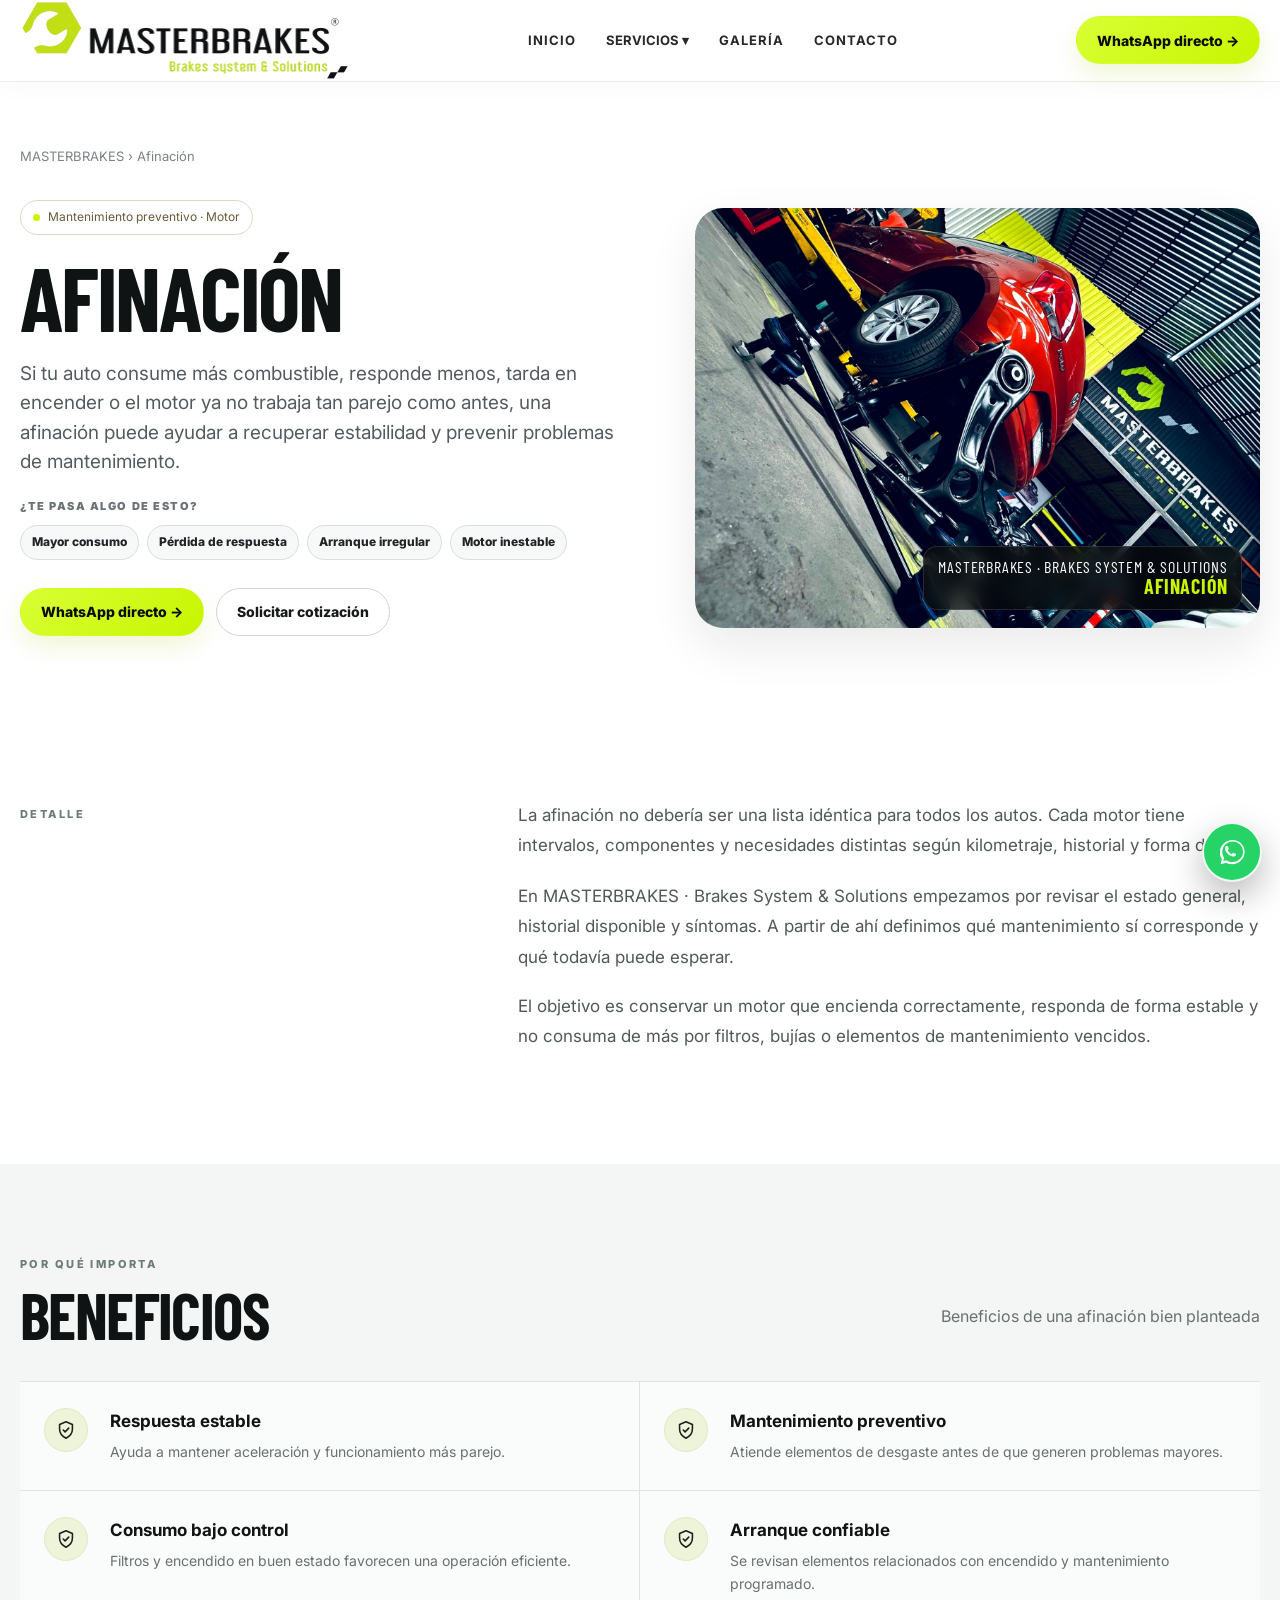
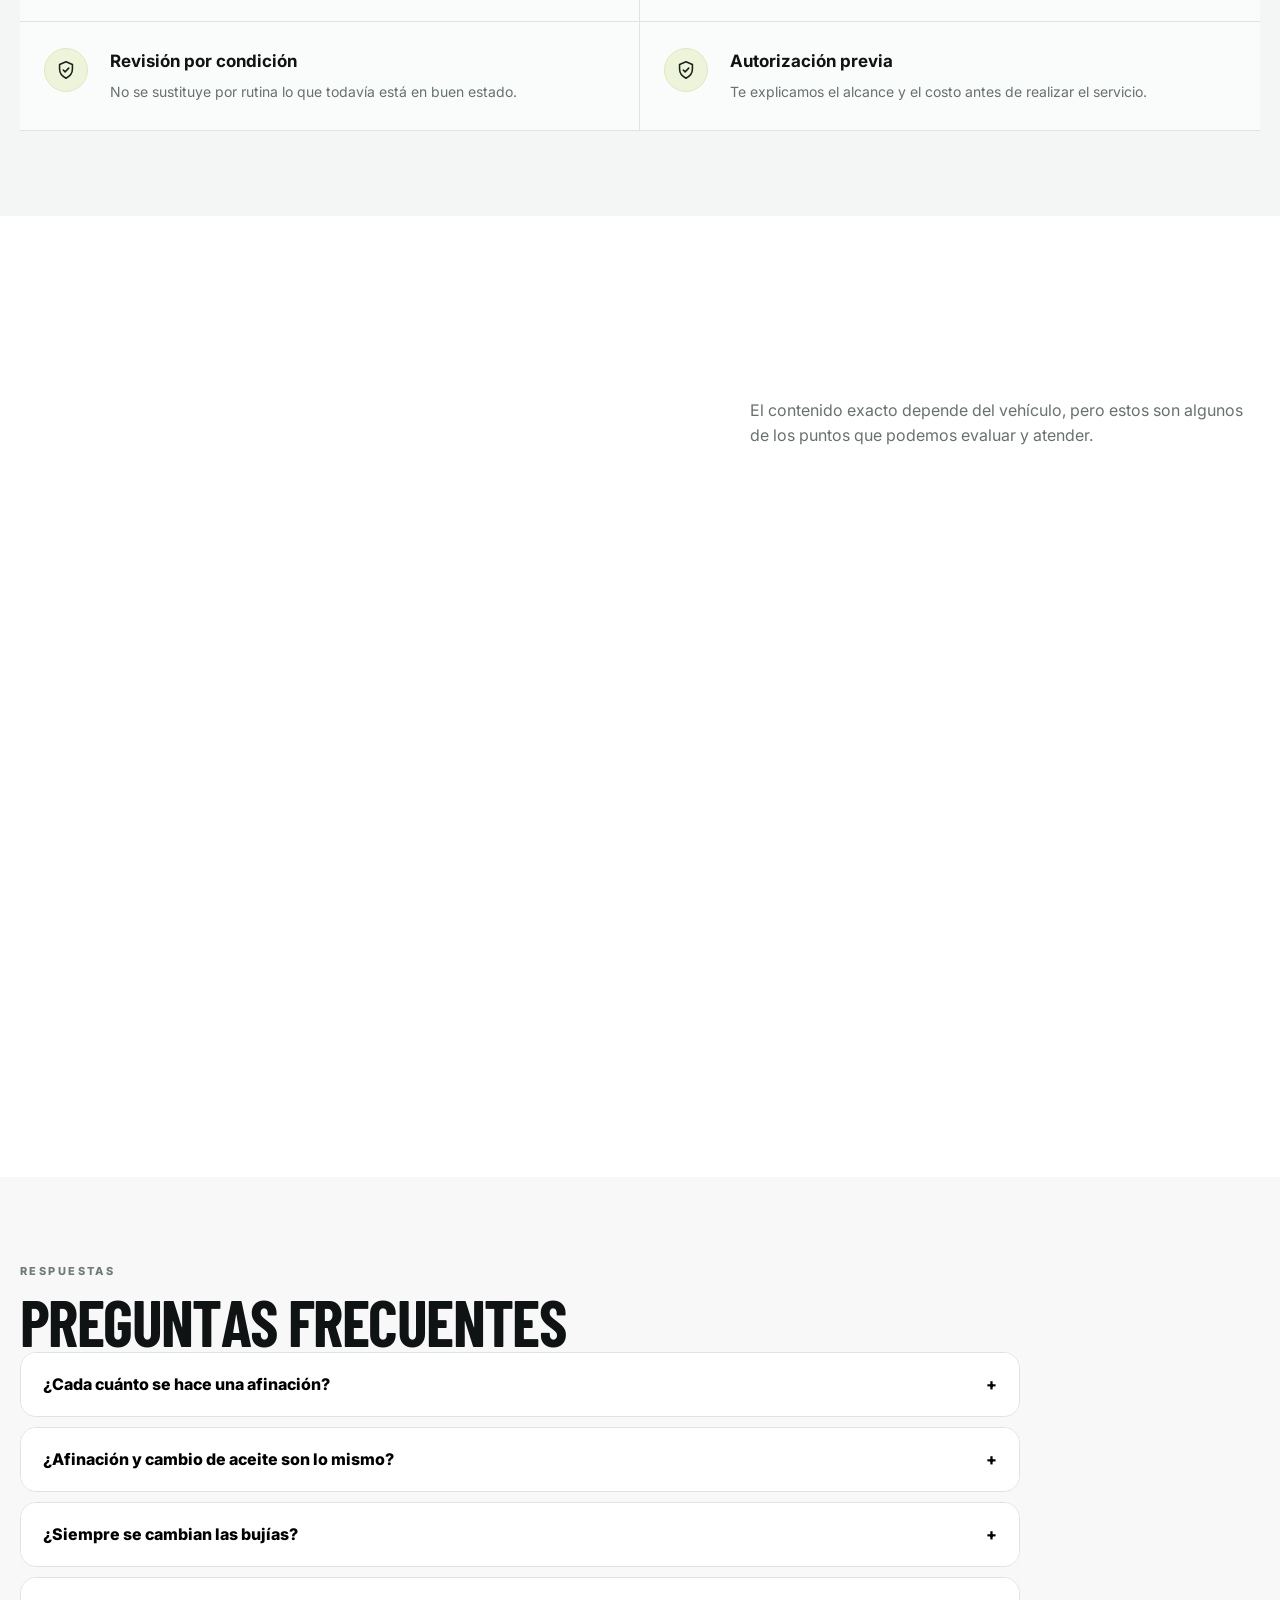
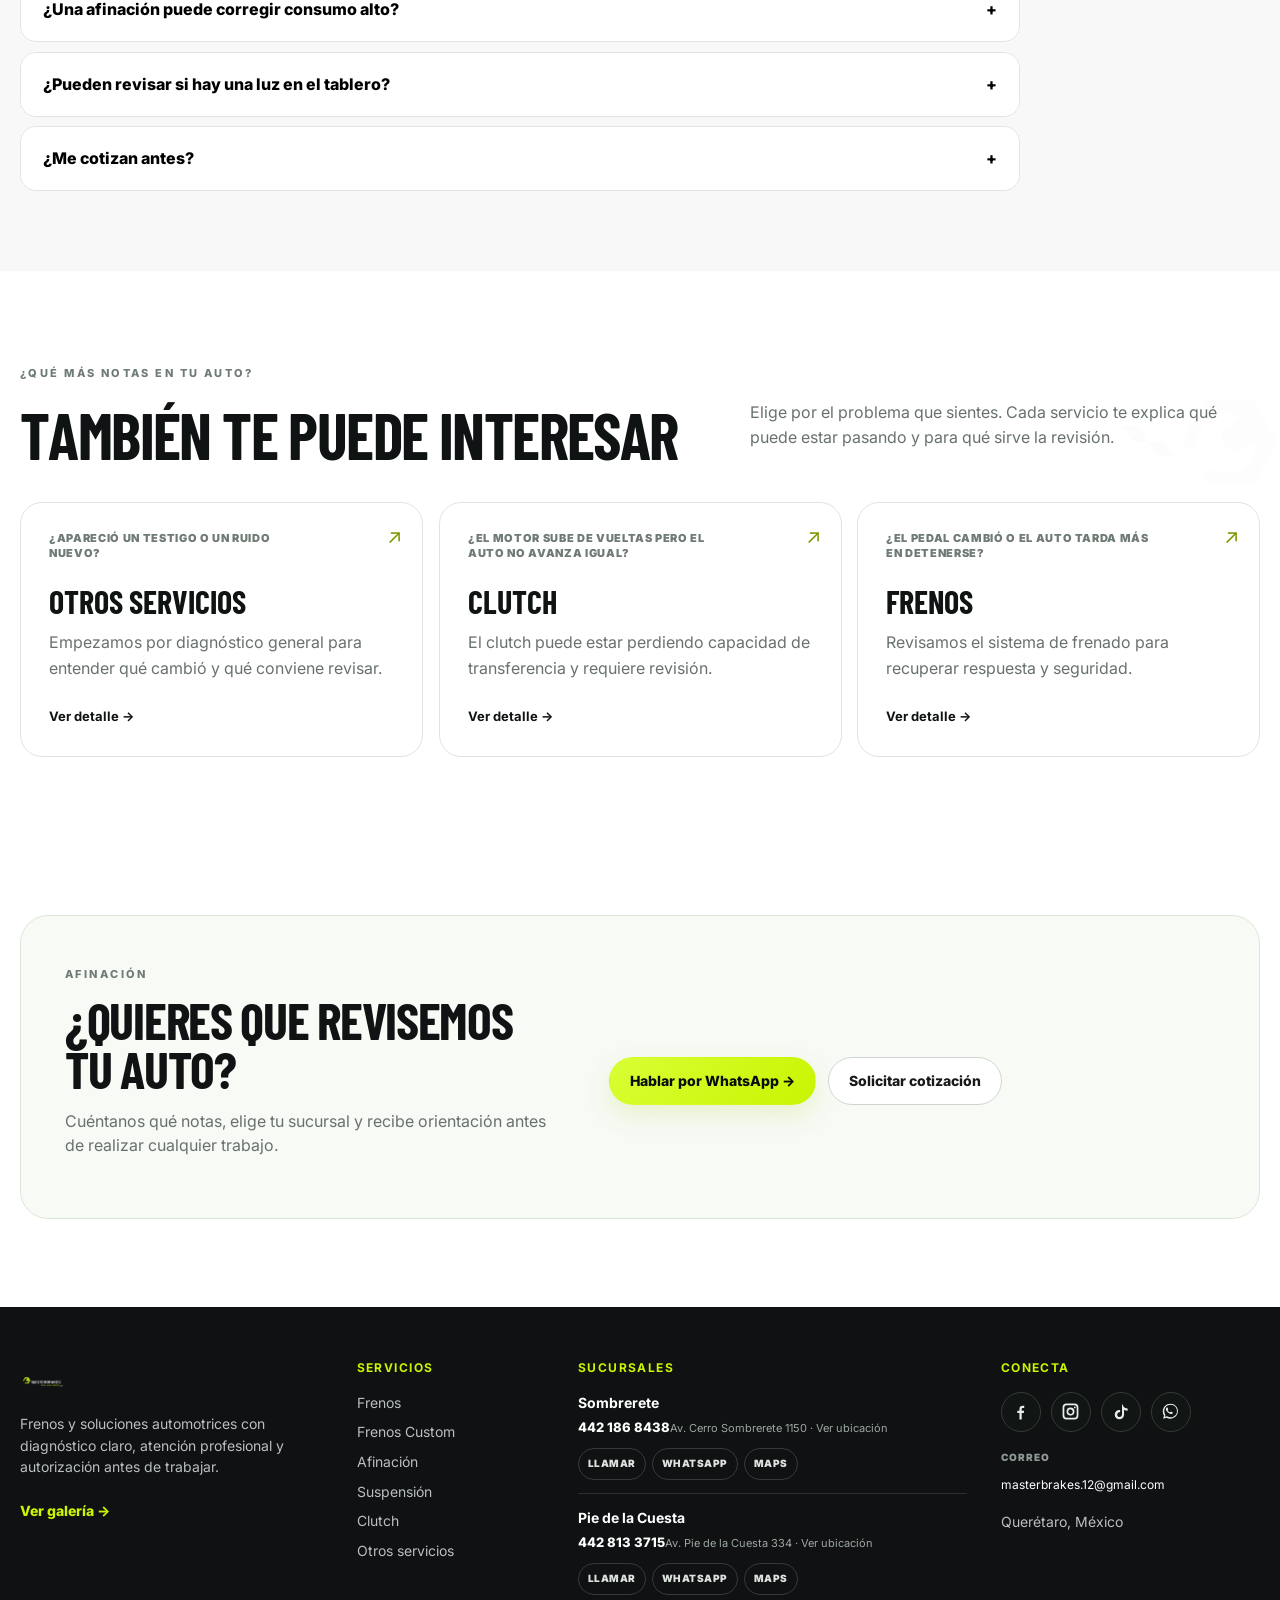
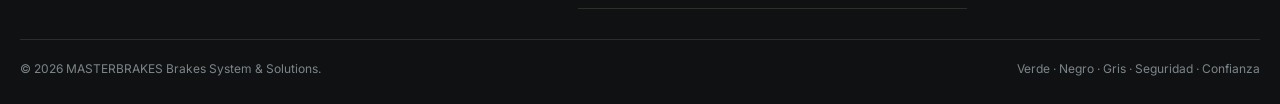
==== commit 4e2f56a8: "Add files via upload" ====
--- a/afinacion.html
+++ b/afinacion.html
@@ -1,7 +1,7 @@
 <!DOCTYPE html>
 
-<html lang="es-MX"><head><meta charset="utf-8"/><meta content="width=device-width,initial-scale=1" name="viewport"/><title>Afinación en Querétaro | MASTERBRAKES Premium</title><meta content="Una afinación bien hecha ayuda a conservar respuesta, consumo, encendido y funcionamiento estable. Revisamos el mantenimiento que realmente corresponde a tu vehículo." name="description"/><link href="favicon.png" rel="icon"/><link href="css/styles.css" rel="stylesheet"/></head><body class="site-premium"><header class="site-header"><div class="wrap nav-row">
-<a class="brand" href="index.html"><img alt="MASTERBRAKES PREMIUM" class="brand-mark" src="assets/logo-masterbrakes-user.png"/><span class="brand-copy"><strong>MASTERBRAKES</strong><small>Premium Service</small></span></a>
+<html lang="es-MX"><head><meta charset="utf-8"/><meta content="width=device-width,initial-scale=1" name="viewport"/><title>Afinación en Querétaro | MASTERBRAKES</title><meta content="Una afinación bien hecha ayuda a conservar respuesta, consumo, encendido y funcionamiento estable. Revisamos el mantenimiento que realmente corresponde a tu vehículo." name="description"/><link href="favicon.png" rel="icon"/><link href="css/styles.css" rel="stylesheet"/></head><body class="site-premium"><header class="site-header"><div class="wrap nav-row">
+<a class="brand brand-clean" href="index.html" aria-label="MASTERBRAKES inicio"><span class="brand-logo-stack"><img alt="MASTERBRAKES Brakes System &amp; Solutions" class="brand-logo-full brand-logo-dark" src="assets/masterbrakes-logo-dark.png"/><img alt="MASTERBRAKES Brakes System &amp; Solutions" class="brand-logo-full brand-logo-light" src="assets/masterbrakes-logo-light.png"/></span></a>
 <nav aria-label="Navegación principal" class="nav-links">
 <a href="index.html">Inicio</a>
 <div class="nav-dropdown"><button class="drop-btn" type="button">SERVICIOS ▾</button><div class="dropdown-panel">
@@ -14,21 +14,21 @@
 </div></div>
 <a href="https://galeria-masterbrakers-kappa.vercel.app/" rel="noopener" target="_blank">Galería</a><a href="contacto.html">Contacto</a>
 </nav>
-<a class="btn btn-gold desktop-cta js-branch-contact" data-service="agendar un servicio" href="#">Agenda tu servicio →</a>
+<a class="btn btn-gold desktop-cta js-branch-contact" data-service="información general" href="#">WhatsApp directo →</a>
 <button aria-label="Abrir menú" class="burger" id="burger"><span></span><span></span><span></span></button>
 </div></header>
-<div class="mobile-menu" id="mobileMenu"><span class="mobile-title">MASTERBRAKES PREMIUM</span><button aria-label="Cerrar" class="mobile-close" id="mobileClose">×</button>
+<div class="mobile-menu" id="mobileMenu"><span class="mobile-title">MASTERBRAKES · Brakes System &amp; Solutions</span><button aria-label="Cerrar" class="mobile-close" id="mobileClose">×</button>
 <a href="index.html">Inicio</a><a href="frenos.html">Frenos</a><a href="frenos-custom.html">Frenos Custom</a><a href="afinacion.html">Afinación</a><a href="suspension.html">Suspensión</a><a href="clutch.html">Clutch</a><a href="otros-servicios.html">Otros servicios</a><a href="https://galeria-masterbrakers-kappa.vercel.app/" rel="noopener" target="_blank">Galería</a><a href="contacto.html">Contacto</a>
 </div><main>
-<section class="service-hero service-hero-deep dot-bg"><div class="wrap"><div class="crumbs"><a href="index.html">MASTERBRAKES Premium</a> › Afinación</div><div class="service-hero-grid"><div class="reveal"><span class="service-badge"><i></i>Mantenimiento preventivo · Motor</span><h1>Afinación</h1><p class="lead">Si tu auto consume más combustible, responde menos, tarda en encender o el motor ya no trabaja tan parejo como antes, una afinación puede ayudar a recuperar estabilidad y prevenir problemas de mantenimiento.</p><div class="hero-problem"><small>¿Te pasa algo de esto?</small><div class="hero-problem-chips"><span>Mayor consumo</span><span>Pérdida de respuesta</span><span>Arranque irregular</span><span>Motor inestable</span></div></div><div class="hero-actions"><a class="btn btn-gold js-branch-contact" data-service="Afinación" href="#">Agenda este servicio →</a><a class="btn btn-outline" href="contacto.html?servicio=Afinación">Solicitar cotización</a></div></div><div class="service-hero-img reveal"><img alt="Afinación MASTERBRAKES" src="assets/masterbrakes-taller-vehiculo.jpg"/><div class="service-img-label">MASTERBRAKES PREMIUM<br/><b>Afinación</b></div></div></div></div></section>
-<section class="deep-detail" id="detalle"><div class="wrap deep-detail-grid"><div class="deep-detail-title reveal"><span class="eyebrow">Detalle</span><h2>En qué consiste</h2></div><div class="deep-detail-copy reveal"><p>La afinación no debería ser una lista idéntica para todos los autos. Cada motor tiene intervalos, componentes y necesidades distintas según kilometraje, historial y forma de uso.</p><p>En MASTERBRAKES PREMIUM empezamos por revisar el estado general, historial disponible y síntomas. A partir de ahí definimos qué mantenimiento sí corresponde y qué todavía puede esperar.</p><p>El objetivo es conservar un motor que encienda correctamente, responda de forma estable y no consuma de más por filtros, bujías o elementos de mantenimiento vencidos.</p></div></div></section>
+<section class="service-hero service-hero-deep dot-bg"><div class="wrap"><div class="crumbs"><a href="index.html">MASTERBRAKES</a> › Afinación</div><div class="service-hero-grid"><div class="reveal"><span class="service-badge"><i></i>Mantenimiento preventivo · Motor</span><h1>Afinación</h1><p class="lead">Si tu auto consume más combustible, responde menos, tarda en encender o el motor ya no trabaja tan parejo como antes, una afinación puede ayudar a recuperar estabilidad y prevenir problemas de mantenimiento.</p><div class="hero-problem"><small>¿Te pasa algo de esto?</small><div class="hero-problem-chips"><span>Mayor consumo</span><span>Pérdida de respuesta</span><span>Arranque irregular</span><span>Motor inestable</span></div></div><div class="hero-actions"><a class="btn btn-gold js-branch-contact" data-service="Afinación" href="#">WhatsApp directo →</a><a class="btn btn-outline" href="contacto.html?servicio=Afinación">Solicitar cotización</a></div></div><div class="service-hero-img reveal"><img alt="Afinación MASTERBRAKES" src="assets/masterbrakes-taller-vehiculo.jpg"/><div class="service-img-label">MASTERBRAKES · Brakes System &amp; Solutions<br/><b>Afinación</b></div></div></div></div></section>
+<section class="deep-detail" id="detalle"><div class="wrap deep-detail-grid"><div class="deep-detail-title reveal"><span class="eyebrow">Detalle</span><h2>En qué consiste</h2></div><div class="deep-detail-copy reveal"><p>La afinación no debería ser una lista idéntica para todos los autos. Cada motor tiene intervalos, componentes y necesidades distintas según kilometraje, historial y forma de uso.</p><p>En MASTERBRAKES · Brakes System &amp; Solutions empezamos por revisar el estado general, historial disponible y síntomas. A partir de ahí definimos qué mantenimiento sí corresponde y qué todavía puede esperar.</p><p>El objetivo es conservar un motor que encienda correctamente, responda de forma estable y no consuma de más por filtros, bujías o elementos de mantenimiento vencidos.</p></div></div></section>
 <section class="benefits-section"><div class="wrap"><div class="section-head"><div><span class="eyebrow">Por qué importa</span><h2 class="section-title">Beneficios</h2></div><p>Beneficios de una afinación bien planteada</p></div><div class="benefit-list reveal"><article class="benefit-row"><span class="detail-icon premium-icon"><svg aria-hidden="true" viewbox="0 0 24 24"><path d="M12 3 5 6v5c0 4.8 2.9 8 7 10 4.1-2 7-5.2 7-10V6z"></path><path d="m9 12 2 2 4-4"></path></svg></span><div><h3>Respuesta estable</h3><p>Ayuda a mantener aceleración y funcionamiento más parejo.</p></div></article><article class="benefit-row"><span class="detail-icon premium-icon"><svg aria-hidden="true" viewbox="0 0 24 24"><path d="M12 3 5 6v5c0 4.8 2.9 8 7 10 4.1-2 7-5.2 7-10V6z"></path><path d="m9 12 2 2 4-4"></path></svg></span><div><h3>Mantenimiento preventivo</h3><p>Atiende elementos de desgaste antes de que generen problemas mayores.</p></div></article><article class="benefit-row"><span class="detail-icon premium-icon"><svg aria-hidden="true" viewbox="0 0 24 24"><path d="M12 3 5 6v5c0 4.8 2.9 8 7 10 4.1-2 7-5.2 7-10V6z"></path><path d="m9 12 2 2 4-4"></path></svg></span><div><h3>Consumo bajo control</h3><p>Filtros y encendido en buen estado favorecen una operación eficiente.</p></div></article><article class="benefit-row"><span class="detail-icon premium-icon"><svg aria-hidden="true" viewbox="0 0 24 24"><path d="M12 3 5 6v5c0 4.8 2.9 8 7 10 4.1-2 7-5.2 7-10V6z"></path><path d="m9 12 2 2 4-4"></path></svg></span><div><h3>Arranque confiable</h3><p>Se revisan elementos relacionados con encendido y mantenimiento programado.</p></div></article><article class="benefit-row"><span class="detail-icon premium-icon"><svg aria-hidden="true" viewbox="0 0 24 24"><path d="M12 3 5 6v5c0 4.8 2.9 8 7 10 4.1-2 7-5.2 7-10V6z"></path><path d="m9 12 2 2 4-4"></path></svg></span><div><h3>Revisión por condición</h3><p>No se sustituye por rutina lo que todavía está en buen estado.</p></div></article><article class="benefit-row"><span class="detail-icon premium-icon"><svg aria-hidden="true" viewbox="0 0 24 24"><path d="M12 3 5 6v5c0 4.8 2.9 8 7 10 4.1-2 7-5.2 7-10V6z"></path><path d="m9 12 2 2 4-4"></path></svg></span><div><h3>Autorización previa</h3><p>Te explicamos el alcance y el costo antes de realizar el servicio.</p></div></article></div></div></section>
 <section class="included-section"><div class="wrap"><div class="section-head"><div><span class="eyebrow">Servicios incluidos</span><h2 class="section-title">Qué revisamos dentro de una afinación</h2></div><p>El contenido exacto depende del vehículo, pero estos son algunos de los puntos que podemos evaluar y atender.</p></div><div class="included-grid reveal"><article class="included-card"><span class="included-num">01</span><div class="included-icon">+</div><h3>Filtros</h3><p>Revisamos filtros de aire y otros elementos de mantenimiento de acuerdo con la aplicación.</p></article><article class="included-card"><span class="included-num">02</span><div class="included-icon">+</div><h3>Bujías</h3><p>Se inspeccionan y sustituyen cuando el intervalo o condición lo requieren.</p></article><article class="included-card"><span class="included-num">03</span><div class="included-icon">+</div><h3>Niveles y fluidos</h3><p>Verificamos niveles relevantes y te avisamos si existe alguna condición fuera de lo esperado.</p></article><article class="included-card"><span class="included-num">04</span><div class="included-icon">+</div><h3>Admisión</h3><p>Podemos revisar suciedad o funcionamiento irregular cuando hay síntomas relacionados.</p></article><article class="included-card"><span class="included-num">05</span><div class="included-icon">+</div><h3>Escaneo cuando aplica</h3><p>Si existe testigo o comportamiento irregular, la lectura electrónica puede complementar el diagnóstico.</p></article><article class="included-card"><span class="included-num">06</span><div class="included-icon">+</div><h3>Prueba final</h3><p>Confirmamos funcionamiento general después del mantenimiento realizado.</p></article></div></div></section>
 <section class="faq faq-deep"><div class="wrap"><span class="eyebrow">Respuestas</span><h2 class="section-title">Preguntas frecuentes</h2><div class="faq-list reveal"><div class="faq-item"><button class="faq-q" type="button"><span>¿Cada cuánto se hace una afinación?</span><span>+</span></button><div class="faq-a">Depende del fabricante, kilometraje, tipo de motor y componentes instalados. Lo correcto es seguir el plan de mantenimiento del vehículo y revisar su condición real.</div></div><div class="faq-item"><button class="faq-q" type="button"><span>¿Afinación y cambio de aceite son lo mismo?</span><span>+</span></button><div class="faq-a">No. El cambio de aceite puede formar parte del mantenimiento, pero una afinación considera otros puntos del motor y encendido.</div></div><div class="faq-item"><button class="faq-q" type="button"><span>¿Siempre se cambian las bujías?</span><span>+</span></button><div class="faq-a">No. Se cambian cuando el kilometraje, especificación o condición lo justifican.</div></div><div class="faq-item"><button class="faq-q" type="button"><span>¿Una afinación puede corregir consumo alto?</span><span>+</span></button><div class="faq-a">Puede ayudar si la causa está relacionada con mantenimiento, pero un consumo elevado también puede tener otras causas que requieren diagnóstico.</div></div><div class="faq-item"><button class="faq-q" type="button"><span>¿Pueden revisar si hay una luz en el tablero?</span><span>+</span></button><div class="faq-a">Sí. Cuando aplica, el escaneo ayuda a orientar el diagnóstico, aunque el código por sí solo no sustituye una revisión.</div></div><div class="faq-item"><button class="faq-q" type="button"><span>¿Me cotizan antes?</span><span>+</span></button><div class="faq-a">Sí. Revisamos el alcance y te explicamos qué recomendamos antes de avanzar.</div></div></div></div></section>
 <section class="related-section"><div class="wrap"><span class="eyebrow">¿Qué más notas en tu auto?</span><div class="section-head"><div><h2 class="section-title">También te puede interesar</h2></div><p>Elige por el problema que sientes. Cada servicio te explica qué puede estar pasando y para qué sirve la revisión.</p></div><div class="related-grid reveal"><a class="related-card" href="otros-servicios.html"><span class="related-arrow">↗</span><span class="related-kicker">¿Apareció un testigo o un ruido nuevo?</span><h3>Otros servicios</h3><p>Empezamos por diagnóstico general para entender qué cambió y qué conviene revisar.</p><b>Ver detalle →</b></a><a class="related-card" href="clutch.html"><span class="related-arrow">↗</span><span class="related-kicker">¿El motor sube de vueltas pero el auto no avanza igual?</span><h3>Clutch</h3><p>El clutch puede estar perdiendo capacidad de transferencia y requiere revisión.</p><b>Ver detalle →</b></a><a class="related-card" href="frenos.html"><span class="related-arrow">↗</span><span class="related-kicker">¿El pedal cambió o el auto tarda más en detenerse?</span><h3>Frenos</h3><p>Revisamos el sistema de frenado para recuperar respuesta y seguridad.</p><b>Ver detalle →</b></a></div></div></section>
 <section class="quote-section service-final-cta"><div class="wrap"><div class="quote-panel"><div><span class="eyebrow">Afinación</span><h2>¿Quieres que revisemos tu auto?</h2><p class="muted">Cuéntanos qué notas, elige tu sucursal y recibe orientación antes de realizar cualquier trabajo.</p></div><div class="hero-actions"><a class="btn btn-gold js-branch-contact" data-service="Afinación" href="#">Hablar por WhatsApp →</a><a class="btn btn-outline" href="contacto.html?servicio=Afinación">Solicitar cotización</a></div></div></div></section>
 </main><footer class="site-footer"><div class="wrap"><div class="footer-grid footer-grid-v7">
-<div class="footer-brand"><div class="footer-logo-row"><img alt="MASTERBRAKES Premium" src="assets/logo-masterbrakes-user.png"/><div><strong>MASTERBRAKES</strong><small>Premium Service</small></div></div><p>Frenos y soluciones automotrices con diagnóstico claro, atención profesional y autorización antes de trabajar.</p><a class="footer-gallery-link" href="https://galeria-masterbrakers-kappa.vercel.app/" rel="noopener" target="_blank">Ver galería →</a></div>
+<div class="footer-brand"><div class="footer-logo-row footer-logo-row-clean"><img alt="MASTERBRAKES Brakes System &amp; Solutions" class="footer-logo-full" src="assets/masterbrakes-logo-light.png"/></div><p>Frenos y soluciones automotrices con diagnóstico claro, atención profesional y autorización antes de trabajar.</p><a class="footer-gallery-link" href="https://galeria-masterbrakers-kappa.vercel.app/" rel="noopener" target="_blank">Ver galería →</a></div>
 <div><h4>Servicios</h4><a href="frenos.html">Frenos</a><a href="frenos-custom.html">Frenos Custom</a><a href="afinacion.html">Afinación</a><a href="suspension.html">Suspensión</a><a href="clutch.html">Clutch</a><a href="otros-servicios.html">Otros servicios</a></div>
 <div class="footer-branches"><h4>Sucursales</h4>
 <article class="footer-branch"><b>Sombrerete</b><a class="footer-phone" href="tel:+524421868438">442 186 8438</a><a class="footer-location" href="https://share.google/h0KJQbao4Z2PWzfot" rel="noopener" target="_blank">Av. Cerro Sombrerete 1150 · Ver ubicación</a><div class="footer-branch-actions"><a aria-label="Llamar a Sombrerete" href="tel:+524421868438">Llamar</a><a href="https://wa.me/524421868438?text=Hola%20MASTERBRAKES%20PREMIUM,%20quiero%20información%20de%20la%20sucursal%20Sombrerete." rel="noopener" target="_blank">WhatsApp</a><a href="https://share.google/h0KJQbao4Z2PWzfot" rel="noopener" target="_blank">Maps</a></div></article>
@@ -40,6 +40,6 @@
 <a aria-label="TikTok" class="social-tiktok" href="https://www.tiktok.com/@masterbrakes.12" rel="noopener" target="_blank"><svg aria-hidden="true" viewbox="0 0 24 24"><path d="M14.8 3c.3 1.8 1.3 3.3 2.8 4.2 1 .6 2.2.9 3.4.9v2.9c-1.6 0-3.2-.4-4.5-1.1v6.1a5.9 5.9 0 1 1-5.9-5.9c.3 0 .6 0 .9.1V13a3 3 0 1 0 2.4 2.9V3h2.9z" fill="currentColor"></path></svg></a>
 <a aria-label="WhatsApp" class="social-whatsapp js-branch-contact" data-service="información general" href="#"><svg aria-hidden="true" viewbox="0 0 32 32"><path d="M19.1 17.3c-.3-.2-1.7-.8-2-.9-.3-.1-.5-.2-.7.2-.2.3-.8.9-1 .9-.2 0-.4 0-.7-.2-2-.9-3.3-2.9-3.4-3.1-.2-.3 0-.5.1-.7.1-.1.3-.3.4-.5.1-.1.2-.3.3-.5.1-.2 0-.4 0-.5s-.7-1.8-.9-2.4c-.2-.5-.5-.4-.7-.4h-.6c-.2 0-.5.1-.7.4-.2.3-1 1-1 2.5s1 2.8 1.2 3c.1.2 2 3.1 4.9 4.3.7.3 1.2.5 1.6.6.7.2 1.3.2 1.8.1.5-.1 1.7-.7 1.9-1.3.2-.6.2-1.1.2-1.2 0-.1-.2-.2-.4-.3z" fill="currentColor"></path><path d="M16 3C8.8 3 3 8.7 3 15.9c0 2.5.7 4.8 2 6.8L3.7 28l5.5-1.3c1.9 1 4.1 1.5 6.3 1.5 7.2 0 13-5.7 13-12.9C28.5 8.7 23.2 3 16 3zm0 22.8c-2.1 0-4.1-.6-5.8-1.6l-.4-.2-3.3.8.9-3.2-.2-.4c-1.1-1.7-1.7-3.7-1.7-5.8 0-5.9 4.8-10.7 10.7-10.7 5.9 0 10.7 4.8 10.7 10.7 0 5.7-5 10.4-10.9 10.4z" fill="currentColor"></path></svg></a>
 </div><p class="footer-email"><span>Correo</span><a href="mailto:masterbrakes.12@gmail.com">masterbrakes.12@gmail.com</a></p><p>Querétaro, México</p></div>
-</div><div class="footer-bottom"><span>© 2026 MASTERBRAKES Premium Service.</span><span>Verde · Negro · Gris · Seguridad · Confianza</span></div></div></footer>
+</div><div class="footer-bottom"><span>© 2026 MASTERBRAKES Brakes System &amp; Solutions.</span><span>Verde · Negro · Gris · Seguridad · Confianza</span></div></div></footer>
 <a aria-label="Enviar WhatsApp a MASTERBRAKES Sombrerete" class="wa-float wa-direct-primary" href="https://wa.me/524421868438?text=Hola%20MASTERBRAKES%2C%20quiero%20informaci%C3%B3n%20y%20cotizar%20en%20la%20sucursal%20Sombrerete." rel="noopener" target="_blank"><svg aria-hidden="true" viewbox="0 0 32 32"><path d="M19.1 17.3c-.3-.2-1.7-.8-2-.9-.3-.1-.5-.2-.7.2-.2.3-.8.9-1 .9-.2 0-.4 0-.7-.2-2-.9-3.3-2.9-3.4-3.1-.2-.3 0-.5.1-.7.1-.1.3-.3.4-.5.1-.1.2-.3.3-.5.1-.2 0-.4 0-.5s-.7-1.8-.9-2.4c-.2-.5-.5-.4-.7-.4h-.6c-.2 0-.5.1-.7.4-.2.3-1 1-1 2.5s1 2.8 1.2 3c.1.2 2 3.1 4.9 4.3.7.3 1.2.5 1.6.6.7.2 1.3.2 1.8.1.5-.1 1.7-.7 1.9-1.3.2-.6.2-1.1.2-1.2 0-.1-.2-.2-.4-.3z" fill="currentColor"></path><path d="M16 3C8.8 3 3 8.7 3 15.9c0 2.5.7 4.8 2 6.8L3.7 28l5.5-1.3c1.9 1 4.1 1.5 6.3 1.5 7.2 0 13-5.7 13-12.9C28.5 8.7 23.2 3 16 3zm0 22.8c-2.1 0-4.1-.6-5.8-1.6l-.4-.2-3.3.8.9-3.2-.2-.4c-1.1-1.7-1.7-3.7-1.7-5.8 0-5.9 4.8-10.7 10.7-10.7 5.9 0 10.7 4.8 10.7 10.7 0 5.7-5 10.4-10.9 10.4z" fill="currentColor"></path></svg></a>
 <script src="js/script.js"></script></body></html>
--- a/css/styles.css
+++ b/css/styles.css
@@ -450,3 +450,363 @@
 
 /* v14 modal layer */
 .branch-modal{z-index:100000!important}
+
+
+
+
+
+/* Iconos de servicios del cliente: integración final */
+.catalog-card .card-top{align-items:flex-start}
+.service-icon-wrap{
+  display:grid;place-items:center;
+  width:112px;height:112px;flex:0 0 112px;
+  border-radius:50%;
+  background:#eef5de;
+  box-shadow:inset 0 0 0 1px rgba(168,208,0,.08),0 10px 22px rgba(15,17,18,.06);
+  overflow:hidden;
+  transition:transform .25s ease,box-shadow .25s ease,background .25s ease;
+}
+.service-icon-asset{
+  display:block;width:86px;height:86px;object-fit:contain;
+  filter:none;transition:transform .25s ease;
+}
+.catalog-card:hover .service-icon-wrap{transform:translateY(-3px);box-shadow:inset 0 0 0 1px rgba(168,208,0,.16),0 16px 28px rgba(15,17,18,.10)}
+.catalog-card:hover .service-icon-asset{transform:scale(1.045)}
+.catalog-card h3{margin-top:22px}
+.catalog-card p{margin-top:4px}
+
+/* Frenos Custom es ahora la tarjeta destacada oscura */
+.catalog-card.featured{background:linear-gradient(145deg,#0b0e0d,#171c19);color:#fff;border-color:var(--lime);box-shadow:0 16px 40px rgba(0,0,0,.18)}
+.catalog-card.featured .service-icon-wrap{background:#111714;box-shadow:inset 0 0 0 1px rgba(200,245,0,.24),0 12px 26px rgba(0,0,0,.28)}
+.catalog-card.featured .service-icon-asset{width:88px;height:88px}
+.catalog-card.featured p{color:#d8dde0}
+.catalog-card.featured .link{color:var(--lime)}
+.catalog-card.featured .tag{background:var(--lime);color:#0b0e0d}
+
+@media(max-width:640px){
+  .service-icon-wrap{width:96px;height:96px;flex-basis:96px}
+  .service-icon-asset{width:74px;height:74px}
+  .catalog-card.featured .service-icon-asset{width:76px;height:76px}
+}
+
+
+/* v15 · Hero Frena Seguro + animaciones de inicio */
+.home-hero-frena{padding:62px 0 34px;background:linear-gradient(180deg,#fff 0%,#fbfcfa 100%)}
+.home-hero-frena .hero-watermark{opacity:.09;right:5.5%;top:7%;left:auto;transform:none;max-width:240px}
+.hero-beam-frena{position:absolute;right:17%;top:-120px;width:320px;height:980px;border-radius:220px;background:linear-gradient(180deg,rgba(200,245,0,.16),rgba(200,245,0,.05));transform:rotate(26deg);filter:blur(.4px);pointer-events:none}
+.hero-grid-frena{grid-template-columns:minmax(0,1.02fr) minmax(420px,.98fr);gap:44px;align-items:center}
+.hero-copy-frena{position:relative;z-index:2;max-width:820px}
+.hero-title-frena{margin:22px 0 18px;max-width:11ch;font-size:clamp(56px,8vw,102px);line-height:.88;letter-spacing:-.065em;text-transform:none}
+.hero-line{display:block}
+.hero-word{display:inline-block;margin-right:.16em;opacity:0;transform:translateY(38px) scale(.98);animation:heroWordIn .72s cubic-bezier(.2,.8,.2,1) forwards;animation-delay:var(--d,0s)}
+.hero-word--lime{color:var(--lime);text-shadow:0 0 20px rgba(200,245,0,.14)}
+.hero-lead-frena{max-width:640px;margin:0;color:#58615b;font-size:clamp(18px,2vw,25px);line-height:1.3;font-weight:500}
+.hero-mini-points{display:flex;flex-wrap:wrap;gap:12px;margin-top:22px}
+.hero-mini-points span{display:inline-flex;align-items:center;gap:9px;padding:10px 14px;border-radius:999px;background:#fff;border:1px solid #e5ebe1;color:#26312c;font-size:11px;font-weight:900;letter-spacing:.1em;text-transform:uppercase;box-shadow:0 8px 18px rgba(16,19,19,.04)}
+.hero-mini-points span:before{content:"";width:8px;height:8px;border-radius:50%;background:linear-gradient(135deg,var(--lime),#8eb800);box-shadow:0 0 0 4px rgba(200,245,0,.16)}
+.hero-visual-frena{position:relative;z-index:1}
+.hero-photo-frena{position:relative;min-height:580px;margin:0;border-radius:38px;overflow:hidden;background:#070909;box-shadow:0 26px 60px rgba(0,0,0,.14);border:1px solid rgba(160,202,0,.15)}
+.hero-photo-frena img{position:absolute;inset:0;width:100%;height:100%;object-fit:cover}
+.hero-photo-frena:before{content:"";position:absolute;inset:0;background:linear-gradient(90deg,rgba(4,6,6,.68) 0%,rgba(4,6,6,.18) 24%,rgba(4,6,6,0) 48%),linear-gradient(180deg,rgba(10,14,13,0) 56%,rgba(7,9,9,.18) 100%);z-index:1}
+.hero-photo-frena:after{content:"";position:absolute;left:-10%;bottom:-28px;width:68%;height:160px;background:radial-gradient(circle,rgba(200,245,0,.34),rgba(200,245,0,0) 72%);filter:blur(22px);z-index:1}
+.hero-photo-note-frena{position:absolute;left:28px;bottom:26px;z-index:2;display:grid;gap:6px;padding:18px 20px;border-radius:20px;background:rgba(6,8,8,.55);backdrop-filter:blur(10px);border:1px solid rgba(200,245,0,.18);max-width:280px}
+.hero-photo-note-frena span{font-size:11px;font-weight:900;letter-spacing:.18em;text-transform:uppercase;color:#cfd7d2}
+.hero-photo-note-frena b{font-family:'Barlow Condensed',sans-serif;font-size:40px;line-height:.9;text-transform:uppercase;color:#fff}
+.hero-photo-note-frena small{font-size:11px;font-weight:700;letter-spacing:.12em;text-transform:uppercase;color:var(--lime)}
+@keyframes heroWordIn{0%{opacity:0;transform:translateY(38px) scale(.98)}60%{opacity:1}100%{opacity:1;transform:translateY(0) scale(1)}}
+
+/* Animaciones pro en secciones posteriores (sin afectar portada) */
+.commit,.process-card,.catalog-card,.quote-card,.review-card-v7,.branch-premium,.mission-point,.quote-panel,.map-card{position:relative;overflow:hidden;transition:transform .28s ease,box-shadow .28s ease,border-color .28s ease,background .28s ease}
+.commit:before,.process-card:before,.catalog-card:before,.quote-card:before,.review-card-v7:before,.branch-premium:before,.mission-point:before,.quote-panel:before,.map-card:before{content:"";position:absolute;inset:0;background:linear-gradient(112deg,transparent 0%,rgba(200,245,0,.14) 48%,transparent 100%);transform:translateX(-135%);transition:transform .85s ease;pointer-events:none}
+.commit:hover,.process-card:hover,.catalog-card:hover,.quote-card:hover,.review-card-v7:hover,.branch-premium:hover,.map-card:hover{transform:translateY(-5px);box-shadow:0 18px 34px rgba(15,17,18,.08);border-color:#c9d89c}
+.commit:hover:before,.process-card:hover:before,.catalog-card:hover:before,.quote-card:hover:before,.review-card-v7:hover:before,.branch-premium:hover:before,.mission-point:hover:before,.quote-panel:hover:before,.map-card:hover:before{transform:translateX(135%)}
+.mission-point:hover{transform:translateY(-3px);background:rgba(255,255,255,.56);border-radius:14px;padding:12px 12px 12px 18px;box-shadow:0 12px 24px rgba(15,17,18,.06)}
+.section-head .section-title,.mission h2,.custom-copy h2,.quote-section h2{background:linear-gradient(90deg,#0f1212,#0f1212 55%,#6e7a3f 110%);-webkit-background-clip:text;background-clip:text}
+@media(max-width:1100px){.hero-grid-frena{grid-template-columns:1fr}.hero-title-frena{max-width:12ch}.hero-photo-frena{min-height:440px}.hero-beam-frena{right:8%;width:260px;height:760px}}
+@media(max-width:760px){.home-hero-frena{padding-top:38px}.hero-title-frena{font-size:54px;max-width:10ch}.hero-grid-frena{gap:22px}.hero-mini-points{gap:10px}.hero-mini-points span{font-size:10px;padding:9px 12px}.hero-photo-frena{min-height:315px;border-radius:28px}.hero-photo-note-frena{left:16px;right:16px;bottom:16px;max-width:none;padding:14px 16px}.hero-photo-note-frena b{font-size:28px}.hero-photo-note-frena small,.hero-photo-note-frena span{font-size:10px;letter-spacing:.08em}.hero-beam-frena{right:-3%;top:-40px;width:180px;height:560px}}
+
+
+/* v16 · Hero imagen completa */
+.hero-stage-frena{position:relative}
+.hero-photo-frena--full{min-height:0;height:auto;border-radius:38px;overflow:hidden;display:block;position:relative}
+.hero-photo-frena--full img{position:relative;display:block;width:100%;height:auto;object-fit:contain;z-index:0}
+.hero-photo-frena--full:before,.hero-photo-frena--full:after{display:none}
+.hero-overlay-frena{position:absolute;inset:0;background:linear-gradient(90deg,rgba(6,8,8,.88) 0%,rgba(6,8,8,.68) 21%,rgba(6,8,8,.28) 42%,rgba(6,8,8,.06) 58%,rgba(6,8,8,0) 72%);z-index:1;pointer-events:none}
+.hero-copy-frena--overlay{position:absolute;left:0;top:0;bottom:0;z-index:2;display:flex;flex-direction:column;justify-content:center;padding:clamp(30px,4vw,54px);max-width:min(760px,56%)}
+.hero-copy-frena--overlay .eyebrow{color:#dbe5dd}
+.hero-copy-frena--overlay .hero-title-frena{color:#fff;max-width:7.6ch;text-shadow:0 10px 22px rgba(0,0,0,.26)}
+.hero-copy-frena--overlay .hero-word--lime{text-shadow:0 0 22px rgba(200,245,0,.22)}
+.hero-copy-frena--overlay .hero-lead-frena{color:#e4e9e5;max-width:580px}
+.hero-copy-frena--overlay .btn-dark{background:#fff;color:#0c0e0d}
+.hero-copy-frena--overlay .btn-gallery{background:rgba(255,255,255,.06);color:#fff;border-color:rgba(255,255,255,.22)}
+.hero-copy-frena--overlay .hero-mini-points span{background:rgba(255,255,255,.08);border-color:rgba(255,255,255,.16);color:#fff;backdrop-filter:blur(8px)}
+.hero-photo-note-frena{position:absolute;right:28px;bottom:26px;left:auto;z-index:2;background:rgba(6,8,8,.58)}
+.hero-photo-note-frena span{color:#d9e1dc}
+@media(max-width:1180px){.hero-copy-frena--overlay{max-width:60%}.hero-copy-frena--overlay .hero-title-frena{font-size:clamp(48px,7vw,88px)}}
+@media(max-width:900px){.hero-overlay-frena{background:linear-gradient(180deg,rgba(6,8,8,.82) 0%,rgba(6,8,8,.42) 34%,rgba(6,8,8,.12) 56%,rgba(6,8,8,0) 76%)}.hero-copy-frena--overlay{position:absolute;left:0;right:0;top:0;max-width:none;justify-content:flex-start;padding:24px 22px 22px}.hero-copy-frena--overlay .hero-title-frena{max-width:9ch}.hero-photo-note-frena{right:16px;bottom:16px}}
+@media(max-width:760px){.hero-photo-frena--full{border-radius:28px;min-height:420px}.hero-photo-frena--full img{height:420px;object-fit:cover;object-position:72% center}.hero-copy-frena--overlay{padding:20px 18px 18px}.hero-copy-frena--overlay .hero-title-frena{font-size:48px;max-width:9ch}.hero-copy-frena--overlay .hero-lead-frena{font-size:17px;max-width:96%}.hero-photo-note-frena{left:16px;right:16px;bottom:14px;max-width:none}}
+
+
+/* v17 · Ajuste final hero Frena Seguro */
+.home-hero-frena{padding:58px 0 34px;background:linear-gradient(180deg,#fff 0%,#fbfcfa 100%)}
+.hero-stage-frena{position:relative}
+.hero-photo-frena--full{position:relative;display:block;margin:0;border-radius:38px;overflow:hidden;box-shadow:0 26px 60px rgba(0,0,0,.14);border:1px solid rgba(160,202,0,.15);background:#070909}
+.hero-photo-frena--full img{display:block;width:100%;height:auto;object-fit:cover}
+.hero-overlay-frena{position:absolute;inset:0;background:linear-gradient(90deg,rgba(4,6,6,.84) 0%,rgba(4,6,6,.62) 24%,rgba(4,6,6,.28) 42%,rgba(4,6,6,.08) 59%,rgba(4,6,6,0) 76%);z-index:1;pointer-events:none}
+.hero-copy-frena--overlay{position:absolute;left:0;top:0;bottom:0;z-index:2;display:flex;flex-direction:column;justify-content:center;padding:clamp(24px,3.2vw,52px);max-width:min(650px,44%)}
+.hero-brandline-frena{color:#dbe5dd;letter-spacing:.18em}
+.hero-title-frena{margin:10px 0 14px;max-width:5.6ch;font-size:clamp(64px,8vw,108px);line-height:.86;letter-spacing:-.07em;color:#fff;text-shadow:0 10px 22px rgba(0,0,0,.26)}
+.hero-word--lime{color:var(--lime);text-shadow:0 0 22px rgba(200,245,0,.25)}
+.hero-lead-frena{max-width:560px;margin:0;color:#e4e9e5;font-size:clamp(18px,1.9vw,24px);line-height:1.32;font-weight:500}
+.hero-mini-points{display:flex;flex-wrap:wrap;gap:10px;margin-top:18px;margin-bottom:24px}
+.hero-mini-points span{display:inline-flex;align-items:center;gap:9px;padding:10px 14px;border-radius:999px;background:rgba(255,255,255,.08);backdrop-filter:blur(8px);border:1px solid rgba(255,255,255,.16);color:#fff;font-size:11px;font-weight:900;letter-spacing:.1em;text-transform:uppercase;box-shadow:0 8px 18px rgba(16,19,19,.04)}
+.hero-mini-points span:before{content:"";width:8px;height:8px;border-radius:50%;background:linear-gradient(135deg,var(--lime),#8eb800);box-shadow:0 0 0 4px rgba(200,245,0,.16)}
+.hero-actions-simple{margin-top:0}
+.hero-actions-simple .btn-dark{background:#fff;color:#0c0e0d}
+.hero-actions-simple .btn-gallery{background:rgba(255,255,255,.06);color:#fff;border-color:rgba(255,255,255,.22)}
+.hero-photo-note-frena{display:none!important}
+.hero-watermark,.hero-beam-frena{display:none!important}
+@media(max-width:1180px){.hero-copy-frena--overlay{max-width:48%}.hero-title-frena{font-size:clamp(52px,7vw,92px)}}
+@media(max-width:900px){.hero-overlay-frena{background:linear-gradient(180deg,rgba(6,8,8,.84) 0%,rgba(6,8,8,.48) 34%,rgba(6,8,8,.18) 58%,rgba(6,8,8,.04) 82%)}.hero-copy-frena--overlay{left:0;right:0;top:0;bottom:auto;max-width:none;padding:24px 22px 20px}.hero-title-frena{max-width:7ch}.hero-lead-frena{max-width:92%}}
+@media(max-width:760px){.home-hero-frena{padding-top:34px}.hero-photo-frena--full{border-radius:28px;min-height:460px}.hero-photo-frena--full img{height:460px;object-fit:cover;object-position:72% center}.hero-copy-frena--overlay{padding:20px 18px 18px}.hero-title-frena{font-size:54px;max-width:6ch}.hero-lead-frena{font-size:17px;max-width:100%}.hero-mini-points span{font-size:10px;padding:9px 12px}.hero-actions-simple{display:grid;grid-template-columns:1fr;gap:10px}.hero-actions-simple .btn{width:100%}}
+
+
+/* v18 · limpieza de marca y portada */
+.brand-clean{min-width:auto;display:flex;align-items:center}.brand-logo-full{width:min(320px,42vw);height:auto;display:block;background:transparent!important;box-shadow:none!important;border-radius:0!important}.footer-logo-row-clean{display:block}.footer-logo-full{width:min(330px,100%);height:auto;display:block;background:transparent!important;box-shadow:none!important;border-radius:0!important}.brand-copy,.footer-logo-row>div{display:none}
+.brand-mark,.footer-logo-row img{background:transparent!important;box-shadow:none!important;border-radius:0!important}
+.mobile-title{font-size:14px;line-height:1.2;max-width:calc(100% - 52px)}
+.hero-copy-frena--overlay{max-width:min(540px,36%)}
+.hero-title-frena{max-width:4.6ch;font-size:clamp(68px,8vw,112px);margin-bottom:22px}.hero-actions-simple{margin-top:0}.hero-actions-simple .btn{box-shadow:0 12px 22px rgba(0,0,0,.18)}
+.hero-brandline-frena{margin-bottom:10px}
+@media(max-width:1180px){.hero-copy-frena--overlay{max-width:42%}.brand-logo-full{width:min(290px,42vw)}}
+@media(max-width:900px){.hero-copy-frena--overlay{max-width:none}.hero-title-frena{max-width:5.8ch;font-size:clamp(56px,9vw,86px)}}
+@media(max-width:760px){.brand-logo-full{width:240px}.footer-logo-full{width:250px}.hero-title-frena{font-size:52px;max-width:5.3ch}}
+
+
+/* v19 · logo oficial extraído del archivo fuente, siempre sin fondo */
+.brand-clean,.brand-logo-stack,.brand-logo-full,.footer-logo-row-clean,.footer-logo-full{background:transparent!important;background-color:transparent!important;box-shadow:none!important;border:0!important;border-radius:0!important}
+.brand-clean{display:flex;align-items:center;min-width:auto}
+.brand-logo-stack{position:relative;display:block;width:min(330px,42vw);aspect-ratio:2648/648;overflow:visible}
+.brand-logo-full{position:absolute;inset:0;width:100%;height:100%;object-fit:contain;object-position:left center;display:block}
+.brand-logo-light{display:none}
+.custom-page .brand-logo-dark{display:none}
+.custom-page .brand-logo-light{display:block}
+.footer-logo-row-clean{display:block}
+.footer-logo-full{position:static;width:min(350px,100%);height:auto;object-fit:contain;object-position:left center}
+@media(max-width:1180px){.brand-logo-stack{width:min(290px,42vw)}}
+@media(max-width:760px){.brand-logo-stack{width:235px}.footer-logo-full{width:270px}}
+
+
+/* v19 · corrección iconos servicios + animaciones frenos custom */
+.catalog-card .service-icon-wrap{display:grid;place-items:center;width:112px;height:112px;border-radius:50%;background:#edf3db;transition:transform .28s ease, box-shadow .28s ease}
+.catalog-card.featured .service-icon-wrap{background:rgba(200,245,0,.06);box-shadow:0 0 0 1px rgba(200,245,0,.18) inset,0 18px 36px rgba(0,0,0,.18)}
+.catalog-card:hover .service-icon-wrap{transform:translateY(-3px) scale(1.03);box-shadow:0 14px 28px rgba(15,17,18,.08)}
+.service-icon-asset{width:70px!important;height:70px!important;object-fit:contain!important;display:block}
+.catalog-card.featured .service-icon-asset{width:74px!important;height:74px!important;filter:drop-shadow(0 10px 16px rgba(200,245,0,.12))}
+
+.custom-page .service-hero-dark{overflow:hidden;position:relative}
+.custom-page .service-hero-dark:after{content:"";position:absolute;right:-120px;top:50px;width:320px;height:320px;border-radius:50%;background:radial-gradient(circle,rgba(200,245,0,.16) 0%,rgba(200,245,0,.06) 45%,rgba(200,245,0,0) 74%);filter:blur(18px);animation:customGlow 5.8s ease-in-out infinite;pointer-events:none}
+.custom-page .service-hero-dark .service-hero-img{position:relative;transform-origin:center center;animation:customFloat 6.6s ease-in-out infinite;transition:transform .35s ease, box-shadow .35s ease}
+.custom-page .service-hero-dark .service-hero-img:hover{transform:translateY(-8px) scale(1.015);box-shadow:0 32px 82px rgba(0,0,0,.42)}
+.custom-page .service-hero-dark .service-hero-img:before{content:"";position:absolute;inset:-1px;background:linear-gradient(135deg,rgba(200,245,0,.36),transparent 35%,transparent 65%,rgba(200,245,0,.18));opacity:.7;pointer-events:none;z-index:1}
+.custom-page .service-hero-dark .service-hero-img img{position:relative;z-index:0;transition:transform .55s ease}.custom-page .service-hero-dark .service-hero-img:hover img{transform:scale(1.05)}
+.custom-page .service-img-label{position:absolute;left:18px;bottom:18px;z-index:2;background:rgba(9,12,11,.72);backdrop-filter:blur(8px);border:1px solid rgba(200,245,0,.14)}
+.custom-page .hero-problem-chips span{animation:chipPulse 4.8s ease-in-out infinite;transition:transform .28s ease, border-color .28s ease, background .28s ease, color .28s ease}
+.custom-page .hero-problem-chips span:nth-child(2){animation-delay:.3s}.custom-page .hero-problem-chips span:nth-child(3){animation-delay:.6s}.custom-page .hero-problem-chips span:nth-child(4){animation-delay:.9s}
+.custom-page .hero-problem-chips span:hover{transform:translateY(-3px);border-color:rgba(200,245,0,.44);background:rgba(200,245,0,.09);color:#fff}
+.custom-page .custom-benefit-list .benefit-row,.custom-page .custom-included-grid .included-card,.custom-page .custom-related-grid .related-card,.custom-page .quote-panel{animation:customRise .7s cubic-bezier(.2,.8,.2,1) both}
+.custom-page .custom-benefit-list .benefit-row:nth-child(1),.custom-page .custom-included-grid .included-card:nth-child(1),.custom-page .custom-related-grid .related-card:nth-child(1){animation-delay:.06s}
+.custom-page .custom-benefit-list .benefit-row:nth-child(2),.custom-page .custom-included-grid .included-card:nth-child(2),.custom-page .custom-related-grid .related-card:nth-child(2){animation-delay:.12s}
+.custom-page .custom-benefit-list .benefit-row:nth-child(3),.custom-page .custom-included-grid .included-card:nth-child(3),.custom-page .custom-related-grid .related-card:nth-child(3){animation-delay:.18s}
+.custom-page .custom-benefit-list .benefit-row:nth-child(4){animation-delay:.24s}.custom-page .custom-benefit-list .benefit-row:nth-child(5){animation-delay:.3s}.custom-page .custom-benefit-list .benefit-row:nth-child(6){animation-delay:.36s}
+.custom-page .benefit-row,.custom-page .included-card,.custom-page .related-card{transition:transform .3s ease, box-shadow .3s ease, border-color .3s ease, background .3s ease}
+.custom-page .benefit-row:hover,.custom-page .included-card:hover,.custom-page .related-card:hover{transform:translateY(-6px);border-color:rgba(200,245,0,.45)!important;box-shadow:0 18px 38px rgba(0,0,0,.18);background:linear-gradient(145deg,#121916,#0f1411)!important}
+.custom-page .benefit-row:hover .detail-icon,.custom-page .included-card:hover .included-icon{transform:scale(1.08) rotate(-6deg);box-shadow:0 0 0 1px rgba(200,245,0,.22) inset,0 10px 20px rgba(0,0,0,.18)}
+.custom-page .detail-icon,.custom-page .included-icon{transition:transform .3s ease, box-shadow .3s ease}
+.custom-page .quote-panel{position:relative;overflow:hidden}
+.custom-page .quote-panel:after{content:"";position:absolute;top:0;bottom:0;left:-35%;width:30%;background:linear-gradient(90deg,transparent,rgba(200,245,0,.12),transparent);transform:skewX(-18deg);animation:panelSweep 5.6s ease-in-out infinite}
+@keyframes customFloat{0%,100%{transform:translateY(0)}50%{transform:translateY(-10px)}}
+@keyframes chipPulse{0%,100%{box-shadow:none}50%{box-shadow:0 0 0 6px rgba(200,245,0,.06)}}
+@keyframes customGlow{0%,100%{transform:scale(1);opacity:.78}50%{transform:scale(1.08);opacity:1}}
+@keyframes customRise{from{opacity:0;transform:translateY(18px)}to{opacity:1;transform:translateY(0)}}
+@keyframes panelSweep{0%,20%{left:-40%}55%{left:120%}100%{left:120%}}
+@media(max-width:640px){.catalog-card .service-icon-wrap{width:94px;height:94px}.service-icon-asset{width:58px!important;height:58px!important}.catalog-card.featured .service-icon-asset{width:62px!important;height:62px!important}.custom-page .service-hero-dark:after{right:-140px;top:110px;width:220px;height:220px}}
+
+
+/* v20 · custom full-image hero + animaciones premium */
+.hero-word{animation-duration:1.18s!important;animation-timing-function:cubic-bezier(.18,.84,.2,1)!important}
+.reveal{transition:opacity .95s ease,transform .95s cubic-bezier(.2,.8,.2,1)!important;transform:translateY(26px)!important}
+.reveal.visible{transform:none!important}
+
+.custom-page .service-hero-grid-custom{align-items:center;grid-template-columns:minmax(0,.92fr) minmax(480px,1.08fr)}
+.custom-page .service-hero-img-custom{height:auto!important;min-height:560px!important;padding:20px;border-radius:30px;background:radial-gradient(circle at 74% 18%,rgba(200,245,0,.12),transparent 22%),linear-gradient(180deg,#0f1412 0%,#0b0f0d 100%);display:flex;align-items:center;justify-content:center;overflow:hidden;box-shadow:0 30px 80px rgba(0,0,0,.38), inset 0 0 0 1px rgba(200,245,0,.10);position:relative}
+.custom-page .service-hero-img-custom img{width:100%!important;height:100%!important;max-height:640px;object-fit:contain!important;object-position:center center!important;filter:drop-shadow(0 24px 36px rgba(0,0,0,.30));animation:customImageEnter 1.3s cubic-bezier(.18,.84,.2,1) both .18s}
+.custom-page .service-hero-img-custom:after{content:"";position:absolute;inset:auto 8% 6% 8%;height:22%;background:radial-gradient(circle,rgba(200,245,0,.18) 0%,rgba(200,245,0,.06) 36%,rgba(200,245,0,0) 72%);filter:blur(20px);pointer-events:none;z-index:0}
+.custom-page .service-hero-img-custom > *{position:relative;z-index:1}
+.custom-page .service-img-label{backdrop-filter:blur(10px);padding:14px 16px 13px;border-radius:16px;box-shadow:0 14px 24px rgba(0,0,0,.22)}
+.custom-page .custom-hero-copy .custom-fade-item{opacity:0;transform:translateY(26px);animation:customTextIn 1.08s cubic-bezier(.18,.84,.2,1) forwards}
+.custom-page .custom-hero-copy .custom-fade-item:nth-child(1){animation-delay:.10s}
+.custom-page .custom-hero-copy .custom-fade-item:nth-child(2){animation-delay:.28s}
+.custom-page .custom-hero-copy .custom-fade-item:nth-child(3){animation-delay:.48s}
+.custom-page .custom-hero-copy .custom-fade-item:nth-child(4){animation-delay:.66s}
+.custom-page .custom-hero-copy .custom-fade-item:nth-child(5){animation-delay:.84s}
+.custom-page .service-hero-dark h1.custom-fade-item-title{font-size:clamp(66px,7.5vw,108px);line-height:.9;text-shadow:0 8px 22px rgba(0,0,0,.22)}
+.custom-page .service-hero-dark .lead{max-width:640px}
+.custom-page .section-head-pro,.custom-page .custom-text-block{position:relative}
+.custom-page .section-head-pro:after{content:"";display:block;width:78px;height:3px;border-radius:999px;margin-top:16px;background:linear-gradient(90deg,var(--lime),rgba(200,245,0,.1))}
+.custom-page .benefit-row,.custom-page .included-card,.custom-page .related-card,.custom-page .quote-panel,.custom-page .deep-detail-copy p{will-change:transform,opacity}
+.custom-page .reveal-stagger > *{opacity:0;transform:translateY(22px);transition:opacity .8s ease, transform .8s cubic-bezier(.2,.8,.2,1)}
+.custom-page .reveal-stagger.visible > *{opacity:1;transform:none}
+.custom-page .reveal-stagger.visible > *:nth-child(1){transition-delay:.03s}.custom-page .reveal-stagger.visible > *:nth-child(2){transition-delay:.11s}.custom-page .reveal-stagger.visible > *:nth-child(3){transition-delay:.19s}.custom-page .reveal-stagger.visible > *:nth-child(4){transition-delay:.27s}.custom-page .reveal-stagger.visible > *:nth-child(5){transition-delay:.35s}.custom-page .reveal-stagger.visible > *:nth-child(6){transition-delay:.43s}
+.custom-page .deep-detail-copy p{opacity:0;transform:translateY(20px);animation:customTextIn 1s cubic-bezier(.18,.84,.2,1) forwards;animation-play-state:running}
+.custom-page .deep-detail-copy p:nth-child(1){animation-delay:.14s}.custom-page .deep-detail-copy p:nth-child(2){animation-delay:.28s}.custom-page .deep-detail-copy p:nth-child(3){animation-delay:.42s}
+.custom-page .included-card:hover .included-num{color:rgba(200,245,0,.24);transform:translateY(-2px) scale(1.04)}
+.custom-page .included-num{transition:transform .3s ease,color .3s ease}
+.custom-page .section-animate{position:relative}
+.custom-page .section-animate:before{content:"";position:absolute;inset:0 0 auto 0;height:1px;background:linear-gradient(90deg,transparent,rgba(200,245,0,.14),transparent);opacity:.7;pointer-events:none}
+@keyframes customTextIn{0%{opacity:0;transform:translateY(28px)}100%{opacity:1;transform:translateY(0)}}
+@keyframes customImageEnter{0%{opacity:0;transform:translateY(24px) scale(.97)}100%{opacity:1;transform:translateY(0) scale(1)}}
+@media(max-width:1100px){.custom-page .service-hero-grid-custom{grid-template-columns:1fr}.custom-page .service-hero-img-custom{min-height:460px!important}.custom-page .service-hero-img-custom img{max-height:520px}}
+@media(max-width:760px){.custom-page .service-hero-img-custom{min-height:330px!important;padding:14px;border-radius:24px}.custom-page .service-hero-img-custom img{max-height:360px}.custom-page .service-hero-dark h1.custom-fade-item-title{font-size:clamp(56px,14vw,74px)}.custom-page .service-img-label{left:14px;right:14px;bottom:14px;max-width:none}}
+
+
+/* v21 · página de reserva MASTERBRAKES */
+.booking-page{background:#f6f8f5;color:#101313}
+.booking-hero{padding:72px 0 58px;background:linear-gradient(180deg,#fff 0%,#f5f8f2 100%);overflow:hidden}
+.booking-hero:after{content:"";position:absolute;right:-80px;top:-120px;width:430px;height:430px;border-radius:50%;background:radial-gradient(circle,rgba(200,245,0,.17),rgba(200,245,0,0) 70%);filter:blur(5px);pointer-events:none}
+.booking-hero-grid{display:grid;grid-template-columns:1.25fr .75fr;gap:56px;align-items:end;position:relative;z-index:1}
+.booking-hero h1{font-family:'Barlow Condensed','Arial Narrow',Impact,sans-serif;text-transform:uppercase;font-size:clamp(68px,8vw,118px);line-height:.88;letter-spacing:-.045em;margin:16px 0 20px;max-width:8ch}
+.booking-hero-copy>p{max-width:720px;font-size:20px;line-height:1.62;color:#56605a;margin:0}
+.booking-trust-row{display:flex;flex-wrap:wrap;gap:9px;margin-top:24px}
+.booking-trust-row span{padding:8px 11px;border-radius:999px;background:#fff;border:1px solid #dfe7d8;font-size:11px;font-weight:900;letter-spacing:.07em;text-transform:uppercase;color:#3b463f}
+.booking-branch-card{padding:28px;border-radius:28px;background:linear-gradient(145deg,#0b0e0d,#171c19);color:#fff;border:1px solid rgba(200,245,0,.33);box-shadow:0 28px 62px rgba(13,17,14,.15);position:relative;overflow:hidden}
+.booking-branch-card:after{content:"";position:absolute;right:-34px;bottom:-40px;width:170px;height:170px;border-radius:50%;background:radial-gradient(circle,rgba(200,245,0,.17),rgba(200,245,0,0) 70%)}
+.booking-branch-top{display:flex;align-items:center;justify-content:space-between;gap:18px;padding-bottom:18px;border-bottom:1px solid #2a322e}
+.booking-branch-top span{font-size:11px;letter-spacing:.16em;text-transform:uppercase;color:#aeb9b2;font-weight:800}.booking-branch-top b{font-family:'Barlow Condensed',sans-serif;text-transform:uppercase;font-size:30px;color:var(--lime)}
+.booking-branch-mini{display:grid;gap:4px;padding:18px 0;border-bottom:1px solid #242b27}.booking-branch-mini:last-child{border-bottom:0;padding-bottom:0}.booking-branch-mini strong{font-size:16px}.booking-branch-mini small{color:#b5c0ba;font-size:13px}
+.booking-section{padding:78px 0;background:#f6f8f5}
+.booking-layout{display:grid;grid-template-columns:minmax(0,1.15fr) minmax(300px,.55fr);gap:24px;align-items:start}
+.booking-form,.booking-summary{background:#fff;border:1px solid #dfe4e1;border-radius:28px;box-shadow:0 18px 50px rgba(13,18,14,.06)}
+.booking-form{padding:34px}.booking-summary{padding:30px;position:sticky;top:104px}
+.booking-form-head{padding-bottom:26px;border-bottom:1px solid #e5e9e6;margin-bottom:26px}.booking-form-head h2,.booking-summary h2{font-family:'Barlow Condensed',sans-serif;text-transform:uppercase;line-height:.95;letter-spacing:-.025em}.booking-form-head h2{font-size:48px;margin:8px 0 10px}.booking-form-head p{margin:0;color:#69736d}.booking-summary h2{font-size:42px;margin:8px 0 22px}
+.booking-fieldset{border:0;padding:0;margin:0 0 24px}.booking-fieldset legend{font-size:11px;text-transform:uppercase;letter-spacing:.12em;font-weight:900;color:#66726a;margin-bottom:12px}
+.booking-branch-options{display:grid;grid-template-columns:1fr 1fr;gap:12px}.booking-branch-option{position:relative;display:grid;grid-template-columns:auto 1fr;column-gap:12px;row-gap:2px;padding:18px;border:1px solid #dfe4e1;border-radius:18px;background:#fbfcfb;cursor:pointer;transition:.25s}.booking-branch-option:hover{transform:translateY(-2px);border-color:#bad55a;box-shadow:0 12px 24px rgba(13,18,14,.06)}.booking-branch-option.active{border-color:var(--lime);box-shadow:0 0 0 1px var(--lime) inset;background:#fbfff2}.booking-branch-option input{position:absolute;opacity:0;pointer-events:none}.booking-option-index{grid-row:1/3;width:38px;height:38px;border-radius:50%;display:grid;place-items:center;background:#eef4df;font-size:11px;font-weight:900;color:#718c14}.booking-branch-option strong{font-size:15px}.booking-branch-option small{color:#7a847e}
+.booking-fields-grid{display:grid;grid-template-columns:1fr 1fr;gap:14px}.booking-fields-grid label{display:grid;gap:7px;font-size:11px;font-weight:900;text-transform:uppercase;letter-spacing:.07em;color:#68736c}.booking-fields-grid input,.booking-fields-grid select,.booking-fields-grid textarea{width:100%;border:1px solid #d9dfdb;border-radius:13px;background:#fff;padding:14px 15px;color:#111;outline:none;transition:border-color .2s ease,box-shadow .2s ease;font:inherit;text-transform:none;letter-spacing:normal}.booking-fields-grid input:focus,.booking-fields-grid select:focus,.booking-fields-grid textarea:focus{border-color:#a9ce1a;box-shadow:0 0 0 4px rgba(200,245,0,.12)}.booking-fields-grid textarea{min-height:112px;resize:vertical}.booking-full{grid-column:1/-1}
+.booking-confirm-note{display:grid;grid-template-columns:38px 1fr;gap:12px;align-items:start;margin:22px 0;padding:16px;border-radius:15px;background:#f4f8e9;border:1px solid #e0ebba}.booking-note-icon{width:38px;height:38px;border-radius:50%;display:grid;place-items:center;background:var(--lime);font-weight:900}.booking-confirm-note p{margin:2px 0 0;color:#49544d;font-size:13px;line-height:1.5}.booking-submit{width:100%;min-height:56px;font-size:15px}
+.booking-summary-row{display:flex;justify-content:space-between;gap:20px;padding:15px 0;border-bottom:1px solid #e6eae7}.booking-summary-row span{font-size:11px;font-weight:900;text-transform:uppercase;letter-spacing:.08em;color:#818c85}.booking-summary-row strong{text-align:right;font-size:14px}.booking-summary-actions{display:grid;grid-template-columns:1fr 1fr;gap:9px;margin-top:22px}.booking-summary-actions .btn{padding:0 12px}.booking-google-note{margin-top:22px;padding:16px;border-radius:17px;background:#101412;color:#fff;border:1px solid #26302a;display:grid;gap:5px}.booking-google-note b{font-size:12px;color:var(--lime);text-transform:uppercase;letter-spacing:.08em}.booking-google-note span{font-size:12px;line-height:1.5;color:#b8c2bc}
+.booking-how{padding:82px 0 92px;background:#fff}.booking-steps{display:grid;grid-template-columns:repeat(3,1fr);gap:16px}.booking-steps article{padding:28px;border:1px solid #dfe4e1;border-radius:22px;background:#fff;transition:.25s;position:relative;overflow:hidden}.booking-steps article:before{content:"";position:absolute;left:0;top:0;width:100%;height:3px;background:linear-gradient(90deg,var(--lime),transparent)}.booking-steps article:hover{transform:translateY(-5px);box-shadow:0 16px 38px rgba(13,18,14,.07);border-color:#c8db83}.booking-steps article>span{font-family:'Barlow Condensed',sans-serif;font-size:48px;color:#dbe7ba;font-weight:800;line-height:1}.booking-steps h3{font-family:'Barlow Condensed',sans-serif;text-transform:uppercase;font-size:29px;margin:18px 0 8px}.booking-steps p{margin:0;color:#69736d}
+.booking-page .site-footer{margin-top:0}
+@media(max-width:980px){.booking-hero-grid,.booking-layout{grid-template-columns:1fr}.booking-summary{position:relative;top:auto}.booking-branch-card{max-width:620px}.booking-steps{grid-template-columns:1fr 1fr}}
+@media(max-width:640px){.booking-hero{padding:48px 0 38px}.booking-hero h1{font-size:64px}.booking-hero-copy>p{font-size:17px}.booking-section{padding:52px 0}.booking-form,.booking-summary{padding:22px;border-radius:22px}.booking-form-head h2{font-size:40px}.booking-branch-options,.booking-fields-grid,.booking-summary-actions,.booking-steps{grid-template-columns:1fr}.booking-full{grid-column:auto}.booking-how{padding:58px 0 70px}}
+
+
+/* v21 · Frenos custom foto limpia + animaciones más pro */
+.custom-page .service-hero-grid-custom{grid-template-columns:minmax(0,.82fr) minmax(560px,1.18fr)!important;gap:40px!important}
+.custom-page .service-hero-img-custom{min-height:700px!important;padding:18px 18px 18px 12px!important;border-radius:32px!important;background:radial-gradient(circle at 78% 14%,rgba(200,245,0,.13),transparent 24%),linear-gradient(180deg,#0e1311 0%,#090c0b 100%)!important;box-shadow:0 36px 88px rgba(0,0,0,.42), inset 0 0 0 1px rgba(200,245,0,.10)!important}
+.custom-page .service-hero-img-custom img{width:100%!important;height:100%!important;max-height:none!important;object-fit:contain!important;object-position:center center!important;filter:drop-shadow(0 28px 44px rgba(0,0,0,.34))!important;animation:customImageEnterSlow 1.55s cubic-bezier(.18,.84,.2,1) both .24s!important}
+.custom-page .service-hero-img-custom:after{inset:auto 10% 4% 10%!important;height:24%!important;background:radial-gradient(circle,rgba(200,245,0,.16) 0%,rgba(200,245,0,.05) 38%,rgba(200,245,0,0) 74%)!important}
+.custom-page .service-img-label{display:none!important}
+.custom-page .custom-hero-copy .custom-fade-item{animation-duration:1.28s!important}
+.custom-page .custom-hero-copy .custom-fade-item:nth-child(1){animation-delay:.18s!important}
+.custom-page .custom-hero-copy .custom-fade-item:nth-child(2){animation-delay:.42s!important}
+.custom-page .custom-hero-copy .custom-fade-item:nth-child(3){animation-delay:.66s!important}
+.custom-page .custom-hero-copy .custom-fade-item:nth-child(4){animation-delay:.90s!important}
+.custom-page .custom-hero-copy .custom-fade-item:nth-child(5){animation-delay:1.12s!important}
+.custom-page .service-hero-dark h1.custom-fade-item-title{letter-spacing:-.055em!important}
+.custom-page .section-head-pro,.custom-page .custom-text-block,.custom-page .benefit-row,.custom-page .included-card,.custom-page .related-card,.custom-page .quote-panel{transition:transform .4s ease,box-shadow .4s ease,border-color .4s ease,background .4s ease}
+.custom-page .section-head-pro.visible,.custom-page .custom-text-block.visible{animation:sectionFadeUp 1.05s cubic-bezier(.18,.84,.2,1) both}
+.custom-page .benefit-row:hover,.custom-page .included-card:hover,.custom-page .related-card:hover{transform:translateY(-7px) scale(1.01)!important;box-shadow:0 22px 42px rgba(0,0,0,.22)!important}
+.custom-page .quote-panel:hover{transform:translateY(-6px)!important;box-shadow:0 24px 48px rgba(0,0,0,.18)!important}
+.custom-page .section-head-pro h2,.custom-page .deep-detail-title h2{position:relative;display:inline-block}
+.custom-page .section-head-pro h2:after,.custom-page .deep-detail-title h2:after{content:"";position:absolute;left:0;right:auto;bottom:-8px;width:0;height:3px;border-radius:999px;background:linear-gradient(90deg,var(--lime),rgba(200,245,0,.08));transition:width .8s ease}
+.custom-page .section-head-pro.visible h2:after,.custom-page .deep-detail-title.visible h2:after{width:86px}
+.custom-page .deep-detail-copy p{animation-duration:1.18s!important}
+.custom-page .reveal-stagger > *{transition-duration:.92s!important}
+.custom-page .reveal-stagger.visible > *:nth-child(1){transition-delay:.08s!important}.custom-page .reveal-stagger.visible > *:nth-child(2){transition-delay:.18s!important}.custom-page .reveal-stagger.visible > *:nth-child(3){transition-delay:.28s!important}.custom-page .reveal-stagger.visible > *:nth-child(4){transition-delay:.38s!important}.custom-page .reveal-stagger.visible > *:nth-child(5){transition-delay:.48s!important}.custom-page .reveal-stagger.visible > *:nth-child(6){transition-delay:.58s!important}
+@keyframes customImageEnterSlow{0%{opacity:0;transform:translateY(30px) scale(.97)}100%{opacity:1;transform:translateY(0) scale(1)}}
+@keyframes sectionFadeUp{0%{opacity:0;transform:translateY(22px)}100%{opacity:1;transform:translateY(0)}}
+@media(max-width:1200px){.custom-page .service-hero-grid-custom{grid-template-columns:minmax(0,.9fr) minmax(480px,1.1fr)!important}.custom-page .service-hero-img-custom{min-height:620px!important}}
+@media(max-width:1100px){.custom-page .service-hero-grid-custom{grid-template-columns:1fr!important}.custom-page .service-hero-img-custom{min-height:520px!important;padding:16px!important}}
+@media(max-width:760px){.custom-page .service-hero-img-custom{min-height:380px!important;padding:10px!important;border-radius:24px!important}.custom-page .service-hero-img-custom img{max-height:100%!important}}
+
+
+/* v22 · Frenos Custom hero horizontal tipo portada */
+.custom-page .service-hero-horizontal-custom .wrap{position:relative}
+.custom-page .custom-cover-hero{position:relative;display:block;margin:0;border-radius:34px;overflow:hidden;min-height:640px;background:#090c0b;border:1px solid rgba(200,245,0,.12);box-shadow:0 34px 88px rgba(0,0,0,.34)}
+.custom-page .custom-cover-hero>img{display:block;width:100%;height:640px;object-fit:cover;object-position:center center;transform:scale(1.01)}
+.custom-page .custom-cover-overlay{position:absolute;inset:0;background:linear-gradient(90deg,rgba(5,7,7,.86) 0%,rgba(5,7,7,.78) 25%,rgba(5,7,7,.44) 46%,rgba(5,7,7,.14) 68%,rgba(5,7,7,0) 100%);z-index:1}
+.custom-page .custom-cover-hero:after{content:"";position:absolute;inset:auto 0 0 0;height:36%;background:linear-gradient(180deg,rgba(0,0,0,0),rgba(0,0,0,.14));z-index:1;pointer-events:none}
+.custom-page .custom-cover-content{position:absolute;left:0;top:0;bottom:0;z-index:2;display:flex;flex-direction:column;justify-content:center;max-width:min(620px,46%);padding:42px 38px 38px}
+.custom-page .custom-cover-content .service-badge{background:rgba(8,10,10,.68);backdrop-filter:blur(8px);border-color:rgba(255,255,255,.14)}
+.custom-page .custom-cover-content h1.custom-fade-item-title{font-size:clamp(72px,8vw,118px);line-height:.88;letter-spacing:-.06em;color:#fff;margin:14px 0 18px;text-shadow:0 10px 22px rgba(0,0,0,.28)}
+.custom-page .custom-cover-content .lead{color:#edf0ee;max-width:590px;font-size:clamp(18px,2vw,25px);line-height:1.3}
+.custom-page .custom-cover-content .hero-problem small{color:#d3d7d4}.custom-page .custom-cover-content .hero-problem-chips span{background:rgba(255,255,255,.08);backdrop-filter:blur(8px);border-color:rgba(255,255,255,.16);color:#fff}.custom-page .custom-cover-content .hero-problem-chips span:hover{background:rgba(200,245,0,.10)}
+.custom-page .custom-cover-content .btn-outline{background:rgba(255,255,255,.06);color:#fff;border-color:rgba(255,255,255,.18)}
+.custom-page .custom-cover-content .btn-outline:hover{background:#fff;color:#090c0b;border-color:#fff}
+.custom-page .custom-cover-content .btn-gold{box-shadow:0 18px 32px rgba(179,223,0,.22)}
+.custom-page .custom-cover-content .custom-fade-item{opacity:0;transform:translateY(26px);animation:customTextIn 1.28s cubic-bezier(.18,.84,.2,1) forwards}
+.custom-page .custom-cover-content .custom-fade-item:nth-child(1){animation-delay:.14s}.custom-page .custom-cover-content .custom-fade-item:nth-child(2){animation-delay:.34s}.custom-page .custom-cover-content .custom-fade-item:nth-child(3){animation-delay:.58s}.custom-page .custom-cover-content .custom-fade-item:nth-child(4){animation-delay:.82s}.custom-page .custom-cover-content .custom-fade-item:nth-child(5){animation-delay:1.06s}
+@media(max-width:1100px){.custom-page .custom-cover-hero{min-height:580px}.custom-page .custom-cover-hero>img{height:580px}.custom-page .custom-cover-content{max-width:56%}.custom-page .custom-cover-content h1.custom-fade-item-title{font-size:clamp(62px,8vw,96px)}}
+@media(max-width:860px){.custom-page .custom-cover-hero{min-height:640px}.custom-page .custom-cover-hero>img{height:640px;object-position:70% center}.custom-page .custom-cover-overlay{background:linear-gradient(180deg,rgba(5,7,7,.88) 0%,rgba(5,7,7,.70) 28%,rgba(5,7,7,.28) 54%,rgba(5,7,7,.08) 74%,rgba(5,7,7,.02) 100%)}.custom-page .custom-cover-content{max-width:none;right:0;justify-content:flex-start;padding:24px 22px 24px}.custom-page .custom-cover-content h1.custom-fade-item-title{font-size:clamp(58px,14vw,80px);max-width:7ch}.custom-page .custom-cover-content .lead{max-width:100%;font-size:17px}}
+@media(max-width:560px){.custom-page .custom-cover-hero{min-height:670px;border-radius:26px}.custom-page .custom-cover-hero>img{height:670px;object-position:74% center}.custom-page .custom-cover-content{padding:20px 18px 20px}.custom-page .custom-cover-content .hero-actions{display:grid;grid-template-columns:1fr;gap:10px}.custom-page .custom-cover-content .btn{width:100%}}
+
+
+/* v23 · Animaciones premium globales */
+:root{--anim-ease-premium:cubic-bezier(.18,.84,.24,1);--anim-shadow:0 24px 48px rgba(0,0,0,.12);}
+html{scroll-behavior:smooth}
+.fx-observe{transition-delay:var(--stagger,0s)}
+.fx-title,.fx-up,.fx-card,.fx-media{will-change:transform,opacity,filter;backface-visibility:hidden}
+.fx-title{opacity:0;transform:translateY(34px);filter:blur(8px);clip-path:inset(0 0 100% 0 round 0);transition:opacity 1.1s var(--anim-ease-premium),transform 1.1s var(--anim-ease-premium),filter 1.1s var(--anim-ease-premium),clip-path 1.1s var(--anim-ease-premium)}
+.fx-title.visible{opacity:1;transform:none;filter:blur(0);clip-path:inset(0 0 0 0 round 0)}
+.fx-up{opacity:0;transform:translateY(28px);transition:opacity .95s var(--anim-ease-premium),transform .95s var(--anim-ease-premium)}
+.fx-up.visible{opacity:1;transform:none}
+.fx-card{opacity:0;transform:translateY(36px) scale(.985);filter:saturate(.92);transition:opacity .9s var(--anim-ease-premium),transform .9s var(--anim-ease-premium),filter .9s var(--anim-ease-premium),box-shadow .35s ease,border-color .35s ease,background .35s ease}
+.fx-card.visible{opacity:1;transform:none;filter:none}
+.fx-media{opacity:0;transform:translateY(34px) scale(.985) perspective(1200px) rotateX(var(--rx,0deg)) rotateY(var(--ry,0deg));transition:opacity 1s var(--anim-ease-premium),transform 1s var(--anim-ease-premium),filter 1s var(--anim-ease-premium),box-shadow .45s ease}
+.fx-media.visible{opacity:1;transform:translateY(0) scale(1) perspective(1200px) rotateX(var(--rx,0deg)) rotateY(var(--ry,0deg))}
+.tilt-hover{transform-style:preserve-3d;position:relative;overflow:hidden}
+.tilt-hover:before{content:"";position:absolute;inset:0;border-radius:inherit;background:radial-gradient(circle at 20% 20%,rgba(255,255,255,.18),transparent 28%);opacity:0;transition:opacity .35s ease;pointer-events:none;z-index:2}
+.tilt-hover:after{content:"";position:absolute;top:-20%;bottom:-20%;left:-38%;width:24%;transform:skewX(-18deg) translateX(0);background:linear-gradient(90deg,transparent,rgba(255,255,255,.10),transparent);opacity:0;transition:opacity .3s ease;pointer-events:none;z-index:2}
+.tilt-hover:hover{box-shadow:var(--anim-shadow)}
+.tilt-hover:hover:before,.tilt-hover:hover:after{opacity:1}
+.tilt-hover:hover:after{animation:tiltSweep 1.1s ease}
+@keyframes tiltSweep{0%{transform:skewX(-18deg) translateX(0)}100%{transform:skewX(-18deg) translateX(520%)}}
+
+.btn{position:relative;overflow:hidden;transition:transform .28s ease,box-shadow .28s ease,background .28s ease,border-color .28s ease,color .28s ease}
+.btn:before{content:"";position:absolute;top:0;bottom:0;left:-130%;width:46%;background:linear-gradient(90deg,transparent,rgba(255,255,255,.26),transparent);transform:skewX(-18deg);transition:left .55s ease;pointer-events:none}
+.btn:hover{transform:translateY(-2px);box-shadow:0 16px 28px rgba(0,0,0,.12)}
+.btn:hover:before{left:150%}
+
+.catalog-card,.commit,.process-card,.review-card-v7,.branch-premium,.quote-panel,.faq-item,.benefit-row,.included-card,.related-card,.booking-steps article,.booking-form,.booking-summary,.booking-branch-card,.stat,.mission-point,.quote-card,.map-card,.contact-card,.form-card{position:relative;overflow:hidden}
+.catalog-card:after,.commit:after,.process-card:after,.review-card-v7:after,.branch-premium:after,.quote-panel:after,.faq-item:after,.benefit-row:after,.included-card:after,.related-card:after,.booking-steps article:after,.booking-form:after,.booking-summary:after,.booking-branch-card:after,.stat:after,.mission-point:after,.quote-card:after,.map-card:after,.contact-card:after,.form-card:after{content:"";position:absolute;inset:0;background:linear-gradient(115deg,transparent 0%,rgba(200,245,0,.12) 50%,transparent 100%);transform:translateX(-140%);transition:transform .8s ease;pointer-events:none}
+.catalog-card:hover:after,.commit:hover:after,.process-card:hover:after,.review-card-v7:hover:after,.branch-premium:hover:after,.quote-panel:hover:after,.faq-item:hover:after,.benefit-row:hover:after,.included-card:hover:after,.related-card:hover:after,.booking-steps article:hover:after,.booking-form:hover:after,.booking-summary:hover:after,.booking-branch-card:hover:after,.stat:hover:after,.mission-point:hover:after,.quote-card:hover:after,.map-card:hover:after,.contact-card:hover:after,.form-card:hover:after{transform:translateX(140%)}
+
+img{transition:transform .8s cubic-bezier(.2,.8,.2,1),filter .8s cubic-bezier(.2,.8,.2,1)}
+.custom-cover-hero:hover>img,.service-hero-img:hover img,.gallery-card:hover img,.gallery-feature:hover img,.review-media:hover img,.booking-photo:hover img,.media-card:hover img,.map-card:hover img{transform:scale(1.045);filter:saturate(1.04) contrast(1.02)}
+
+.section-head h2,.deep-detail-title h2,.booking-form-head h2,.review-copy h2,.quote-copy h2{position:relative}
+.section-head h2:after,.deep-detail-title h2:after,.booking-form-head h2:after,.review-copy h2:after,.quote-copy h2:after{content:"";position:absolute;left:0;bottom:-10px;width:0;height:3px;border-radius:999px;background:linear-gradient(90deg,var(--lime),rgba(200,245,0,.08));transition:width .85s ease}
+.section-head.visible h2:after,.deep-detail-title.visible h2:after,.booking-form-head.visible h2:after,.review-copy.visible h2:after,.quote-copy.visible h2:after{width:92px}
+
+.hero-problem-chips span,.hero-mini-points span,.booking-summary-tags span{transition:transform .28s ease,box-shadow .28s ease,border-color .28s ease,background .28s ease}
+.hero-problem-chips span:hover,.hero-mini-points span:hover,.booking-summary-tags span:hover{transform:translateY(-3px);box-shadow:0 14px 22px rgba(0,0,0,.10)}
+
+.mobile-menu.open .mobile-panel{animation:menuSlideIn .42s var(--anim-ease-premium)}
+@keyframes menuSlideIn{from{opacity:0;transform:translateY(16px) scale(.98)}to{opacity:1;transform:none}}
+
+@media (prefers-reduced-motion: reduce){
+  html{scroll-behavior:auto}
+  .fx-title,.fx-up,.fx-card,.fx-media,.btn,.catalog-card,.commit,.process-card,.review-card-v7,.branch-premium,.quote-panel,.faq-item,.benefit-row,.included-card,.related-card,.booking-steps article,.booking-form,.booking-summary,.booking-branch-card,.stat,.mission-point,.quote-card,.map-card,.contact-card,.form-card,img{transition:none!important;animation:none!important}
+  .fx-title,.fx-up,.fx-card,.fx-media{opacity:1!important;transform:none!important;filter:none!important;clip-path:none!important}
+}
+
+
+/* v24 · títulos como estaban + animación letra por letra */
+.fx-title{opacity:1!important;transform:none!important;filter:none!important;clip-path:none!important;transition:none!important}
+.section-head h2:after,.deep-detail-title h2:after,.booking-form-head h2:after,.review-copy h2:after,.quote-copy h2:after{display:none!important}
+.letter-title{opacity:1!important;transform:none!important;filter:none!important;clip-path:none!important;overflow:visible!important}
+.letter-word{display:inline-block;white-space:nowrap}
+.letter-char{display:inline-block;opacity:0;transform:translateY(.55em) rotateX(-34deg);filter:blur(3px);transition:opacity .58s cubic-bezier(.18,.84,.24,1),transform .72s cubic-bezier(.18,.84,.24,1),filter .58s ease;transition-delay:calc(var(--letter-index) * 24ms);will-change:transform,opacity,filter}
+.letter-title.letters-visible .letter-char{opacity:1;transform:translateY(0) rotateX(0);filter:blur(0)}
+@media(max-width:760px){.letter-char{transition-delay:calc(var(--letter-index) * 18ms)}}
+@media(prefers-reduced-motion:reduce){.letter-char{opacity:1!important;transform:none!important;filter:none!important;transition:none!important}}
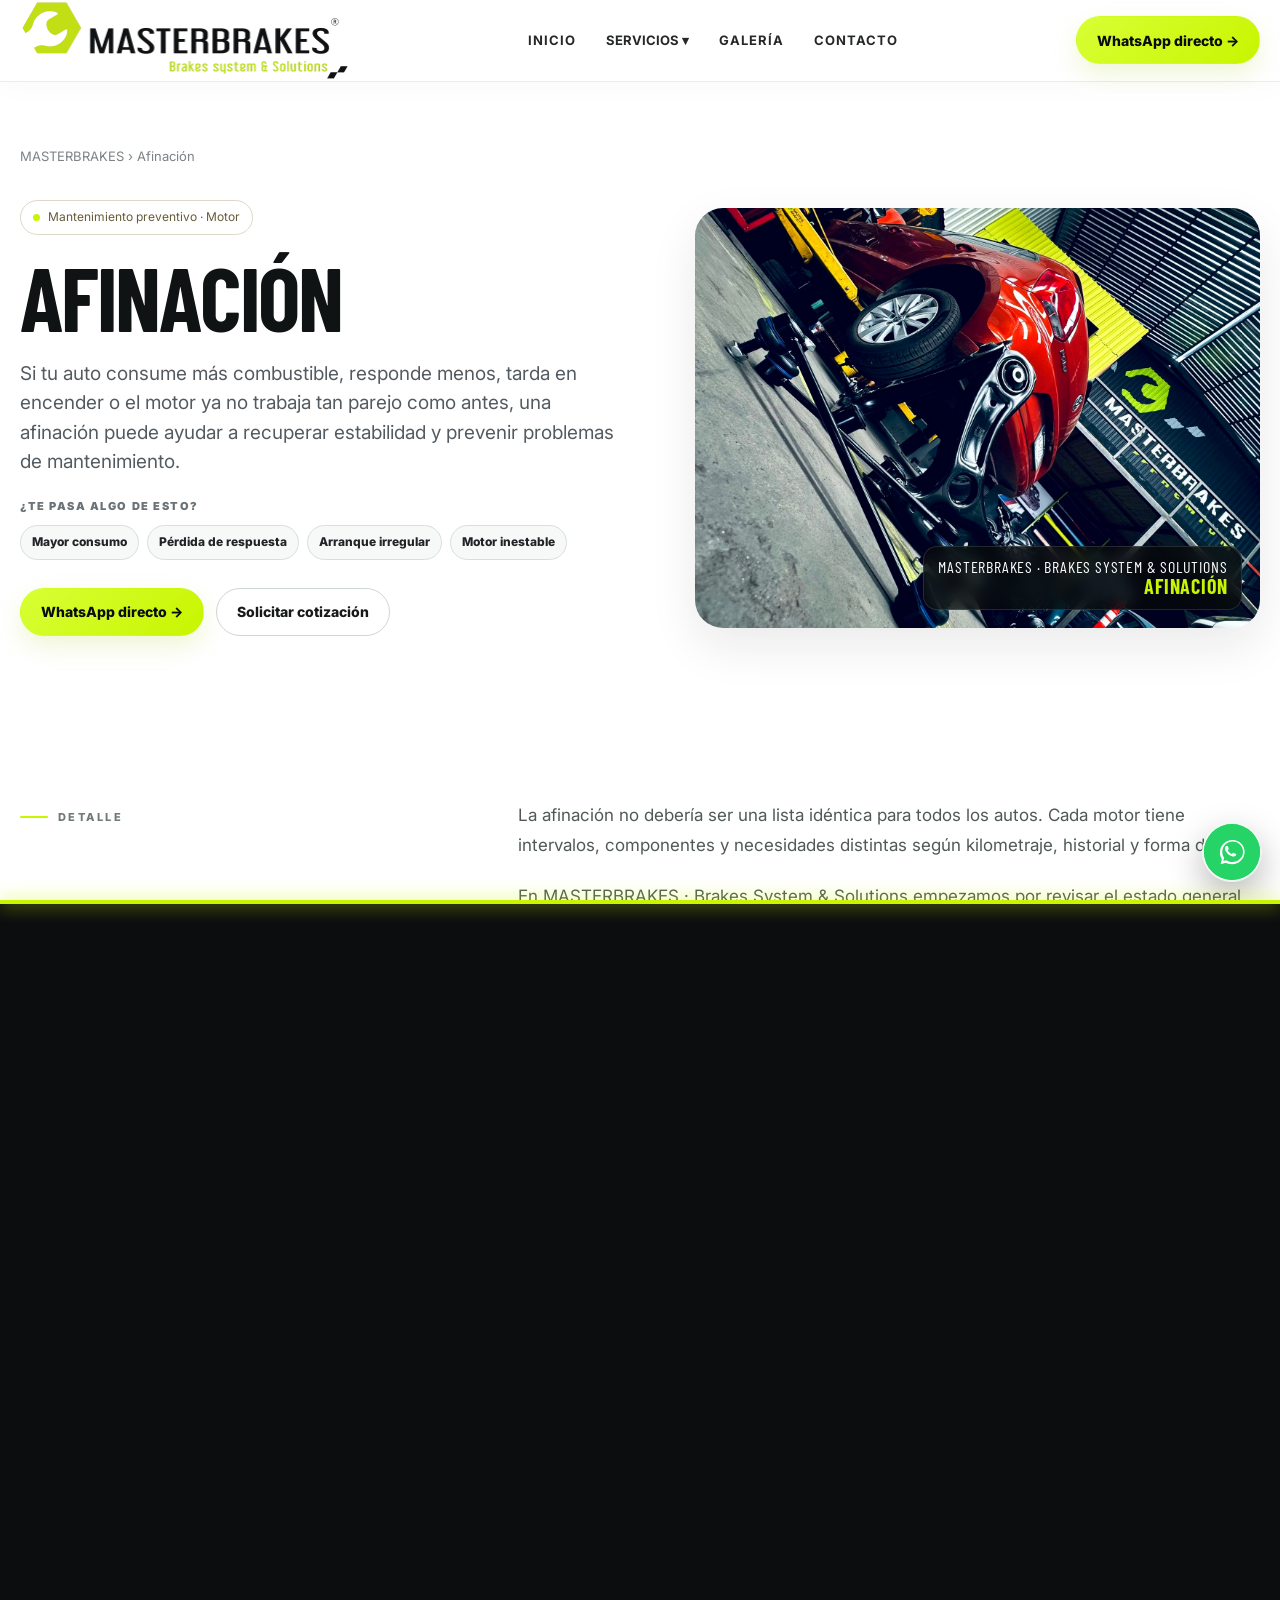
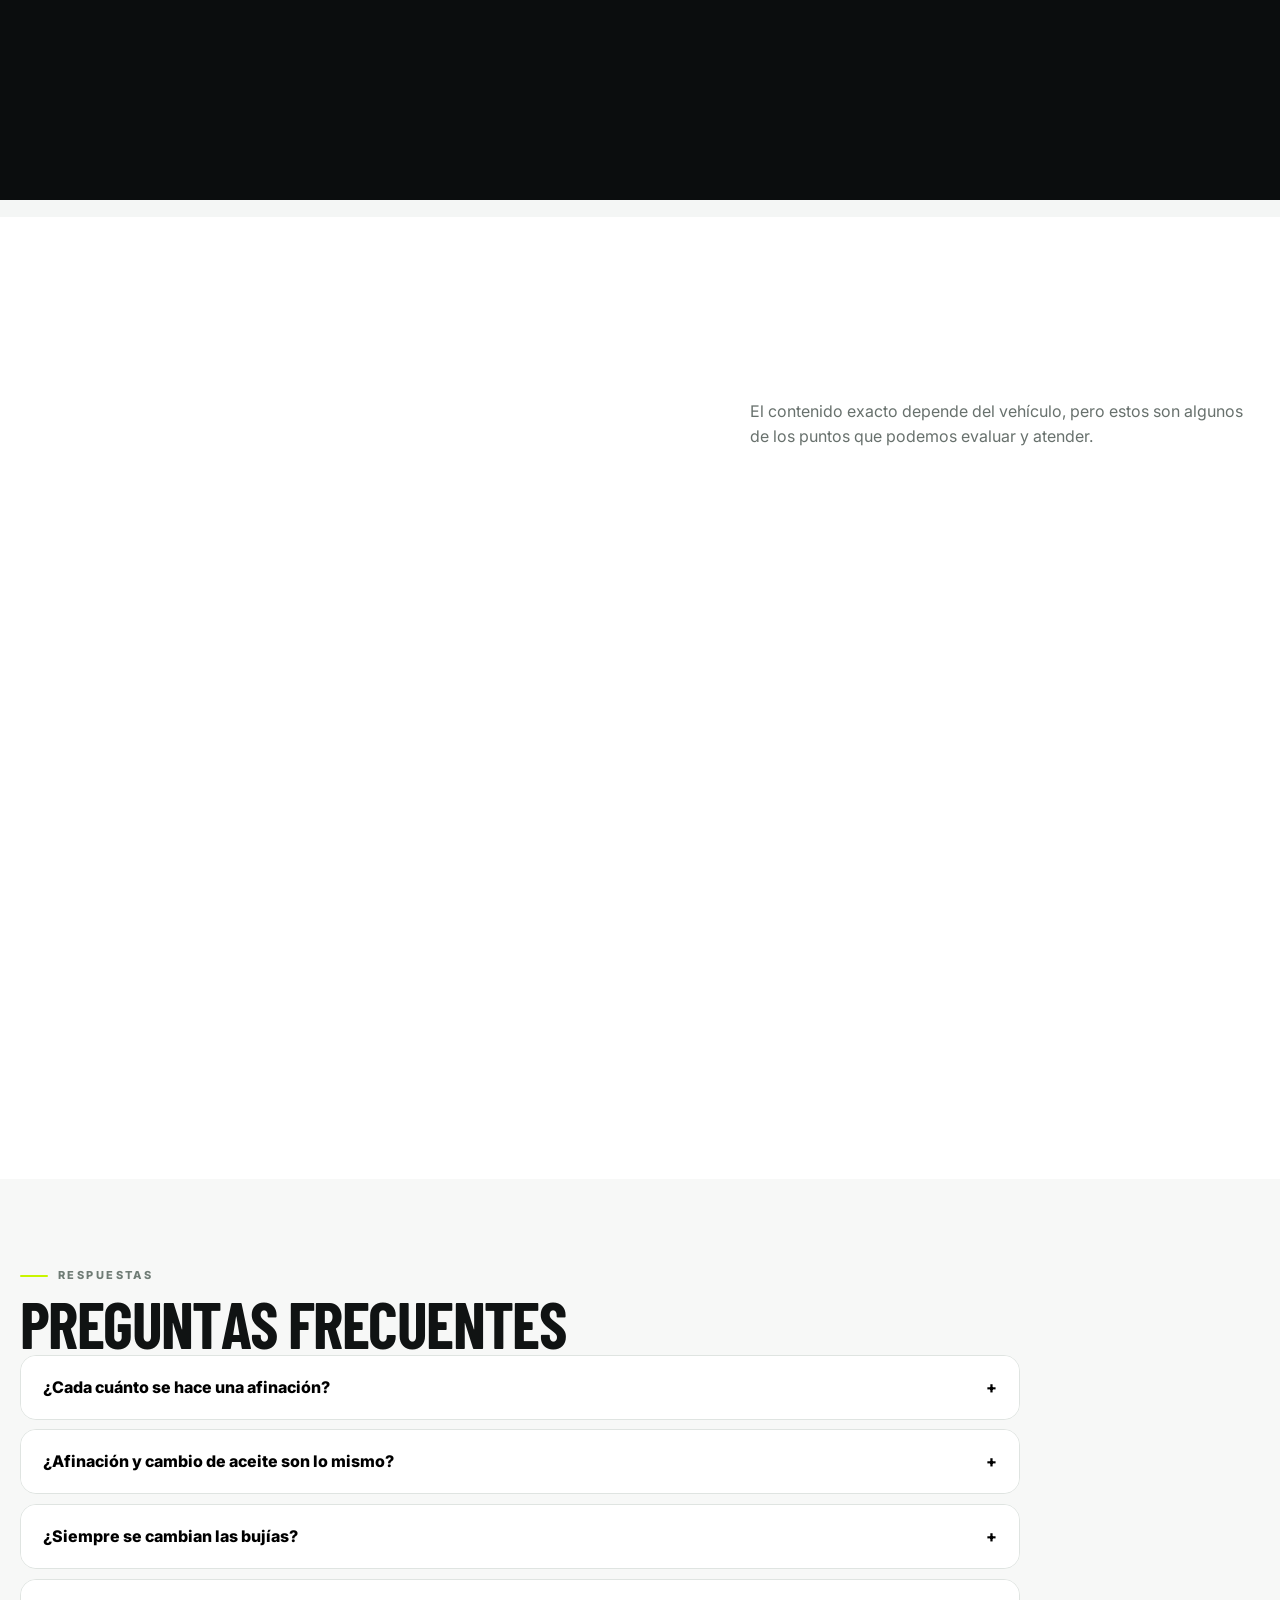
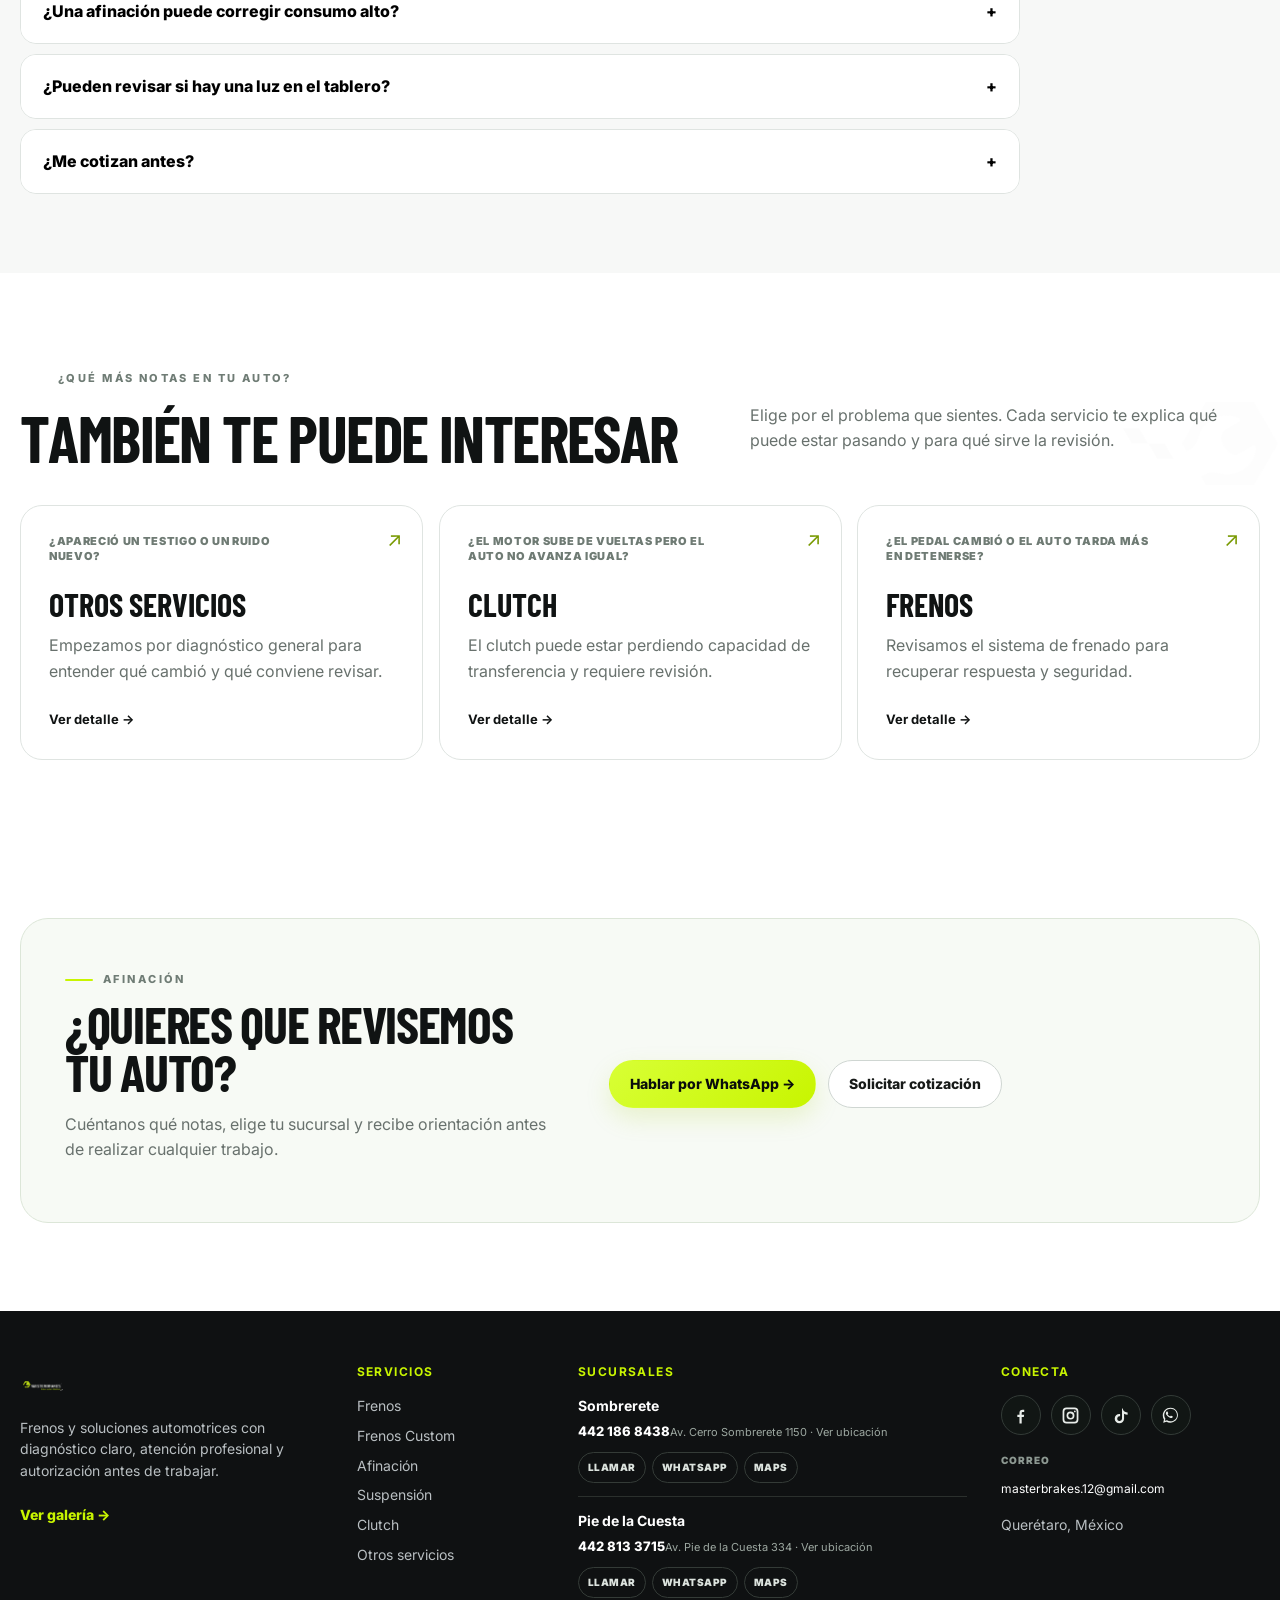
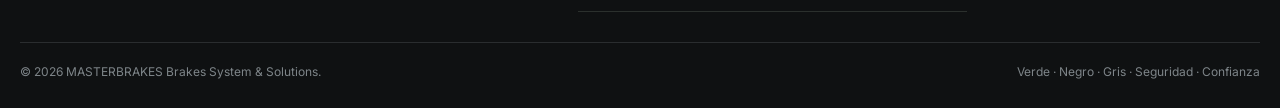
==== commit ae786ebc: "Add files via upload" ====
--- a/afinacion.html
+++ b/afinacion.html
@@ -1,6 +1,6 @@
 <!DOCTYPE html>
 
-<html lang="es-MX"><head><meta charset="utf-8"/><meta content="width=device-width,initial-scale=1" name="viewport"/><title>Afinación en Querétaro | MASTERBRAKES</title><meta content="Una afinación bien hecha ayuda a conservar respuesta, consumo, encendido y funcionamiento estable. Revisamos el mantenimiento que realmente corresponde a tu vehículo." name="description"/><link href="favicon.png" rel="icon"/><link href="css/styles.css" rel="stylesheet"/></head><body class="site-premium"><header class="site-header"><div class="wrap nav-row">
+<html lang="es-MX"><head><meta charset="utf-8"/><meta content="width=device-width,initial-scale=1" name="viewport"/><title>Afinación en Querétaro | MASTERBRAKES</title><meta content="Una afinación bien hecha ayuda a conservar respuesta, consumo, encendido y funcionamiento estable. Revisamos el mantenimiento que realmente corresponde a tu vehículo." name="description"/><link href="favicon.png" rel="icon"/><link href="css/styles.css" rel="stylesheet"/><link href="css/motion.css" rel="stylesheet"/><link rel="canonical" href="https://www.frenosmasterbrakes.com/afinacion.html"/><meta property="og:type" content="website"/><meta property="og:locale" content="es_MX"/><meta property="og:site_name" content="MASTERBRAKES"/><meta property="og:title" content="Afinación en Querétaro | MASTERBRAKES"/><meta property="og:description" content="Una afinación bien hecha ayuda a conservar respuesta, consumo, encendido y funcionamiento estable. Revisamos el mantenimiento que realmente corresponde a tu vehículo."/><meta property="og:url" content="https://www.frenosmasterbrakes.com/afinacion.html"/><meta property="og:image" content="https://www.frenosmasterbrakes.com/assets/hero-frena-seguro.webp"/><meta name="twitter:card" content="summary_large_image"/><meta name="twitter:title" content="Afinación en Querétaro | MASTERBRAKES"/><meta name="twitter:description" content="Una afinación bien hecha ayuda a conservar respuesta, consumo, encendido y funcionamiento estable. Revisamos el mantenimiento que realmente corresponde a tu vehículo."/><meta name="theme-color" content="#0b0d0e"/><script>try{var mbR=matchMedia('(prefers-reduced-motion: reduce)').matches,mbC=document.documentElement.classList;if(!mbR&&sessionStorage.getItem('mbNav')==='1'){sessionStorage.removeItem('mbNav');mbC.add('mb-arrive')}else if(!mbR&&!sessionStorage.getItem('mbIntro'))mbC.add('mb-intro-on')}catch(e){}</script></head><body class="site-premium"><header class="site-header"><div class="wrap nav-row">
 <a class="brand brand-clean" href="index.html" aria-label="MASTERBRAKES inicio"><span class="brand-logo-stack"><img alt="MASTERBRAKES Brakes System &amp; Solutions" class="brand-logo-full brand-logo-dark" src="assets/masterbrakes-logo-dark.png"/><img alt="MASTERBRAKES Brakes System &amp; Solutions" class="brand-logo-full brand-logo-light" src="assets/masterbrakes-logo-light.png"/></span></a>
 <nav aria-label="Navegación principal" class="nav-links">
 <a href="index.html">Inicio</a>
@@ -42,4 +42,4 @@
 </div><p class="footer-email"><span>Correo</span><a href="mailto:masterbrakes.12@gmail.com">masterbrakes.12@gmail.com</a></p><p>Querétaro, México</p></div>
 </div><div class="footer-bottom"><span>© 2026 MASTERBRAKES Brakes System &amp; Solutions.</span><span>Verde · Negro · Gris · Seguridad · Confianza</span></div></div></footer>
 <a aria-label="Enviar WhatsApp a MASTERBRAKES Sombrerete" class="wa-float wa-direct-primary" href="https://wa.me/524421868438?text=Hola%20MASTERBRAKES%2C%20quiero%20informaci%C3%B3n%20y%20cotizar%20en%20la%20sucursal%20Sombrerete." rel="noopener" target="_blank"><svg aria-hidden="true" viewbox="0 0 32 32"><path d="M19.1 17.3c-.3-.2-1.7-.8-2-.9-.3-.1-.5-.2-.7.2-.2.3-.8.9-1 .9-.2 0-.4 0-.7-.2-2-.9-3.3-2.9-3.4-3.1-.2-.3 0-.5.1-.7.1-.1.3-.3.4-.5.1-.1.2-.3.3-.5.1-.2 0-.4 0-.5s-.7-1.8-.9-2.4c-.2-.5-.5-.4-.7-.4h-.6c-.2 0-.5.1-.7.4-.2.3-1 1-1 2.5s1 2.8 1.2 3c.1.2 2 3.1 4.9 4.3.7.3 1.2.5 1.6.6.7.2 1.3.2 1.8.1.5-.1 1.7-.7 1.9-1.3.2-.6.2-1.1.2-1.2 0-.1-.2-.2-.4-.3z" fill="currentColor"></path><path d="M16 3C8.8 3 3 8.7 3 15.9c0 2.5.7 4.8 2 6.8L3.7 28l5.5-1.3c1.9 1 4.1 1.5 6.3 1.5 7.2 0 13-5.7 13-12.9C28.5 8.7 23.2 3 16 3zm0 22.8c-2.1 0-4.1-.6-5.8-1.6l-.4-.2-3.3.8.9-3.2-.2-.4c-1.1-1.7-1.7-3.7-1.7-5.8 0-5.9 4.8-10.7 10.7-10.7 5.9 0 10.7 4.8 10.7 10.7 0 5.7-5 10.4-10.9 10.4z" fill="currentColor"></path></svg></a>
-<script src="js/script.js"></script></body></html>+<script src="js/script.js"></script><script src="js/motion.js"></script></body></html>
--- a/css/motion.css
+++ b/css/motion.css
@@ -0,0 +1,368 @@
+/* ==========================================================================
+   MASTERBRAKES · Motion layer v25
+   Capa de animaciones premium (inspirada en sitios automotrices de alto nivel).
+   Respeta la paleta existente: lime / negro carbón / blanco / dorado.
+   Se carga DESPUÉS de styles.css y no modifica contenido.
+   ========================================================================== */
+:root{
+  --mb-lime:var(--premium-lime,#c8f500);
+  --mb-ease:cubic-bezier(.16,1,.3,1);
+  --mb-dark:#0b0d0e;
+}
+
+/* ---------- 1. Intro de marca (solo 1 vez por sesión, puro CSS) ---------- */
+html.mb-intro-on::before{
+  content:"";position:fixed;inset:0;z-index:2147483000;pointer-events:none;
+  background:var(--mb-dark) url("../assets/masterbrakes-logo-light.png") center calc(50% - 18px)/min(300px,62vw) auto no-repeat;
+  animation:mbIntroCurtain 1.25s var(--mb-ease) forwards;
+}
+html.mb-intro-on::after{
+  content:"";position:fixed;left:50%;top:calc(50% + 34px);z-index:2147483001;pointer-events:none;
+  width:min(220px,46vw);height:2px;margin-left:calc(min(220px,46vw) / -2);
+  background:linear-gradient(90deg,transparent,var(--mb-lime),transparent);
+  transform-origin:left center;
+  animation:mbIntroLine 1.25s var(--mb-ease) forwards;
+}
+@keyframes mbIntroCurtain{
+  0%,48%{transform:translateY(0);clip-path:inset(0 0 0 0)}
+  100%{transform:translateY(-6%);clip-path:inset(0 0 100% 0);visibility:hidden}
+}
+@keyframes mbIntroLine{
+  0%{transform:scaleX(0);opacity:1}
+  42%{transform:scaleX(1);opacity:1}
+  60%,100%{transform:scaleX(1);opacity:0;visibility:hidden}
+}
+
+/* ---------- 2. Barra de progreso de lectura ---------- */
+.mb-progress{
+  position:fixed;left:0;top:0;z-index:200;height:3px;width:100%;pointer-events:none;
+  background:linear-gradient(90deg,var(--mb-lime),#e9ff7a 60%,var(--mb-lime));
+  transform-origin:left center;transform:scaleX(var(--mb-p,0));
+  box-shadow:0 0 12px rgba(200,245,0,.55);
+}
+
+/* ---------- 3. Header inteligente ---------- */
+.site-header{transition:transform .5s var(--mb-ease),box-shadow .35s ease,background .35s ease}
+.site-header.mb-scrolled{box-shadow:0 10px 34px rgba(0,0,0,.08)}
+.site-header.mb-hide{transform:translateY(-104%)}
+.nav-links > a,.nav-links .drop-btn{position:relative}
+.nav-links > a::after,.nav-links .drop-btn::after{
+  content:"";position:absolute;left:0;right:0;bottom:22px;height:2px;background:var(--mb-lime);
+  transform:scaleX(0);transform-origin:right center;transition:transform .45s var(--mb-ease)
+}
+.nav-links > a:hover::after,.nav-links .drop-btn:hover::after{transform:scaleX(1);transform-origin:left center}
+
+/* ---------- 4. Hero: Ken Burns + parallax + reflector ---------- */
+.hero-photo-frena img,.custom-cover-hero img,.service-hero-img img{
+  scale:1.12;translate:0 var(--mb-py,0px);
+  transition:scale 2.6s var(--mb-ease);will-change:translate,scale
+}
+.mb-ready .hero-photo-frena img,.mb-ready .custom-cover-hero img,.mb-ready .service-hero-img img{scale:1.03}
+.mb-spot{
+  position:absolute;inset:0;z-index:1;pointer-events:none;opacity:0;transition:opacity .5s ease;
+  background:radial-gradient(520px circle at var(--mb-mx,70%) var(--mb-my,40%),rgba(200,245,0,.20),transparent 60%);
+  mix-blend-mode:screen
+}
+.mb-spot-host:hover .mb-spot{opacity:1}
+.hero-copy-frena{z-index:3}
+
+/* brillo metálico que barre "seguro." */
+.hero-word--lime{position:relative}
+.hero-word--lime::after{
+  content:attr(data-mb-text);position:absolute;inset:0;pointer-events:none;
+  background:linear-gradient(110deg,transparent 0%,transparent 40%,rgba(255,255,255,.95) 50%,transparent 60%,transparent 100%);
+  background-size:250% 100%;background-position:150% 0;
+  -webkit-background-clip:text;background-clip:text;color:transparent;-webkit-text-fill-color:transparent;
+  text-shadow:none;opacity:0;
+  animation:mbShine 5.5s ease-in-out 1.9s infinite
+}
+@keyframes mbShine{
+  0%{background-position:150% 0;opacity:1}
+  28%{background-position:-50% 0;opacity:1}
+  29%,100%{background-position:-50% 0;opacity:0}
+}
+
+/* indicador de scroll */
+.mb-scroll-cue{
+  position:absolute;left:50%;bottom:18px;z-index:3;width:24px;height:38px;margin-left:-12px;
+  border:2px solid rgba(255,255,255,.55);border-radius:14px;pointer-events:none;
+  opacity:0;animation:mbFadeIn .8s ease 1.8s forwards
+}
+.mb-scroll-cue::before{
+  content:"";position:absolute;left:50%;top:7px;width:4px;height:8px;margin-left:-2px;border-radius:2px;
+  background:var(--mb-lime);animation:mbCue 1.8s var(--mb-ease) infinite
+}
+@keyframes mbCue{0%{transform:translateY(0);opacity:1}70%{transform:translateY(14px);opacity:0}100%{transform:translateY(0);opacity:0}}
+@keyframes mbFadeIn{to{opacity:1}}
+
+/* ---------- 5. Eyebrows con línea que se dibuja ---------- */
+.mb-eyebrow{display:inline-flex!important;align-items:center;gap:10px}
+.mb-eyebrow .mb-line{
+  display:inline-block;width:28px;height:2px;flex:none;background:var(--mb-lime);border-radius:2px;
+  transform:scaleX(0);transform-origin:left center;transition:transform .9s var(--mb-ease) .1s
+}
+.mb-eyebrow.mb-in .mb-line{transform:scaleX(1)}
+
+/* ---------- 6. Métricas: contador + pop + línea superior ---------- */
+.stats-strip{position:relative}
+.stats-strip::before{
+  content:"";position:absolute;left:0;top:-1px;height:2px;width:100%;
+  background:linear-gradient(90deg,var(--mb-lime),rgba(200,245,0,0));
+  transform:scaleX(0);transform-origin:left center;transition:transform 1.6s var(--mb-ease)
+}
+.stats-strip.mb-in::before{transform:scaleX(1)}
+.stat b{display:inline-block}
+.stat.mb-pop b{animation:mbNumberPop .7s var(--mb-ease) both}
+@keyframes mbNumberPop{0%{transform:scale(.8)}60%{transform:scale(1.1)}100%{transform:scale(1)}}
+.stat .stat-icon{transition:transform .6s var(--mb-ease),box-shadow .6s ease}
+.stat:hover .stat-icon{transform:rotate(-12deg) scale(1.08);box-shadow:0 0 0 6px rgba(200,245,0,.12)}
+
+/* ---------- 7. Tarjetas: haz de luz giratorio + reflejo que sigue el cursor ---------- */
+@property --mb-angle{syntax:"<angle>";inherits:false;initial-value:0deg}
+.mb-beam{
+  position:absolute;inset:0;border-radius:inherit;padding:1.5px;pointer-events:none;z-index:3;
+  background:conic-gradient(from var(--mb-angle),transparent 0deg,transparent 60deg,var(--mb-lime) 100deg,transparent 140deg,transparent 360deg);
+  -webkit-mask:linear-gradient(#000 0 0) content-box,linear-gradient(#000 0 0);
+  -webkit-mask-composite:xor;mask:linear-gradient(#000 0 0) content-box exclude,linear-gradient(#000 0 0);
+  opacity:0;transition:opacity .45s ease;animation:mbBeam 3.2s linear infinite
+}
+.mb-card:hover .mb-beam,.catalog-card.featured .mb-beam{opacity:1}
+@keyframes mbBeam{to{--mb-angle:360deg}}
+.mb-glare{
+  position:absolute;inset:0;border-radius:inherit;pointer-events:none;z-index:2;opacity:0;
+  background:radial-gradient(380px circle at var(--mb-mx,50%) var(--mb-my,50%),rgba(200,245,0,.13),transparent 55%);
+  transition:opacity .35s ease
+}
+.mb-card:hover .mb-glare{opacity:1}
+.catalog-card .service-icon-wrap,.included-icon,.commit .icon,.process-card .icon{transition:transform .6s var(--mb-ease)}
+.catalog-card:hover .service-icon-wrap{transform:rotate(-18deg) scale(1.06)}
+.included-card:hover .included-icon,.commit:hover .icon,.process-card:hover .icon{transform:translateY(-4px) rotate(-8deg)}
+.catalog-card .link{transition:letter-spacing .4s var(--mb-ease),color .3s ease}
+.catalog-card:hover .link{letter-spacing:.04em}
+
+/* ---------- 8. Proceso: la línea se llena con el scroll ---------- */
+.process-track.mb-track{background:var(--line,#e5e5e0)!important;overflow:visible}
+.process-track.mb-track::after{display:none!important}
+.mb-track-fill{
+  position:absolute;left:0;top:0;height:100%;width:100%;
+  transform-origin:left center;transform:scaleX(var(--mb-t,0));
+}
+.mb-track-pill{
+  position:absolute;top:50%;left:calc(var(--mb-t,0) * 100%);width:52px;height:22px;border-radius:999px;
+  background:#151719;transform:translate(-100%,-50%);box-shadow:0 0 0 4px rgba(200,245,0,.18),0 6px 18px rgba(0,0,0,.18)
+}
+.mb-track-pill::after{
+  content:"";position:absolute;right:6px;top:50%;width:8px;height:8px;margin-top:-4px;border-radius:50%;
+  background:var(--mb-lime);box-shadow:0 0 10px var(--mb-lime)
+}
+.process-card > span{transition:color .5s ease,transform .6s var(--mb-ease)}
+.process-card.mb-on > span{color:var(--mb-lime);transform:scale(1.08);text-shadow:0 0 18px rgba(200,245,0,.35)}
+.process-card.mb-on{border-color:rgba(160,202,0,.45)}
+
+/* ---------- 9. Franja de texto en movimiento ---------- */
+.mb-marquee{
+  position:relative;overflow:hidden;background:var(--mb-dark);padding:30px 0;
+  border-top:1px solid rgba(255,255,255,.06);border-bottom:1px solid rgba(255,255,255,.06)
+}
+.mb-marquee::before,.mb-marquee::after{content:"";position:absolute;top:0;bottom:0;width:12%;z-index:2;pointer-events:none}
+.mb-marquee::before{left:0;background:linear-gradient(90deg,var(--mb-dark),transparent)}
+.mb-marquee::after{right:0;background:linear-gradient(-90deg,var(--mb-dark),transparent)}
+.mb-marquee-track{display:flex;width:max-content;will-change:transform}
+.mb-marquee-group{display:flex;align-items:center;flex:none}
+.mb-marquee-item{
+  font-family:'Barlow Condensed','Arial Narrow',Impact,sans-serif;font-weight:900;text-transform:uppercase;
+  font-size:clamp(46px,7vw,104px);line-height:1;letter-spacing:-.02em;white-space:nowrap;padding:0 .35em;
+  color:transparent;-webkit-text-stroke:1.5px rgba(255,255,255,.32)
+}
+.mb-marquee-item.mb-solid{color:var(--mb-lime);-webkit-text-stroke:0}
+.mb-marquee-dot{width:14px;height:14px;flex:none;border-radius:50%;border:3px solid var(--mb-lime);margin:0 .4em}
+
+/* ---------- 10. Imágenes: revelado tipo cortina + zoom ---------- */
+.mb-wipe{overflow:hidden}
+.mb-wipe img{
+  clip-path:inset(100% 0 0 0);scale:1.18;
+  transition:clip-path 1.25s var(--mb-ease),scale 1.8s var(--mb-ease)
+}
+.mb-wipe.mb-in img{clip-path:inset(0 0 0 0);scale:1}
+.gallery-preview-grid a{position:relative;overflow:hidden}
+.gallery-preview-grid a::after{
+  content:"Ver galería ↗";position:absolute;inset:auto 14px 14px 14px;padding:10px 14px;border-radius:999px;
+  background:rgba(11,13,14,.78);backdrop-filter:blur(6px);color:var(--mb-lime);
+  font-size:11px;font-weight:900;letter-spacing:.14em;text-transform:uppercase;text-align:center;
+  transform:translateY(140%);transition:transform .55s var(--mb-ease)
+}
+.gallery-preview-grid a:hover::after{transform:translateY(0)}
+.gallery-preview-grid a img{transition:clip-path 1.25s var(--mb-ease),scale 1.8s var(--mb-ease),filter .6s ease}
+.gallery-preview-grid a:hover img{scale:1.07;filter:saturate(1.15)}
+.custom-image{overflow:hidden}
+.custom-image img{translate:0 var(--mb-py,0px);scale:1.12}
+
+/* ---------- 11. Botones: respiración + magnetismo ---------- */
+.hero-actions .btn-gold,.desktop-cta,.quote-form button[type=submit],.service-final-cta .btn-gold{animation:mbBreath 2.8s ease-in-out infinite}
+@keyframes mbBreath{0%,100%{box-shadow:0 0 0 0 rgba(200,245,0,0)}50%{box-shadow:0 0 0 7px rgba(200,245,0,.16)}}
+.btn{translate:var(--mb-bx,0px) var(--mb-by,0px)}
+.btn.mb-magnet{transition:transform .25s ease,translate .35s var(--mb-ease),box-shadow .25s ease,background .25s ease,color .25s ease}
+
+/* ---------- 12. Reseñas: estrellas que destellan + comillas ---------- */
+.mb-star{display:inline-block;opacity:0;transform:scale(.6)}
+.mb-stars-in .mb-star{animation:mbTwinkle .6s var(--mb-ease) forwards;animation-delay:calc(var(--i) * 90ms + .15s)}
+@keyframes mbTwinkle{0%{opacity:0;transform:scale(.6) rotate(-20deg)}60%{opacity:1;transform:scale(1.25) rotate(6deg)}100%{opacity:1;transform:scale(1) rotate(0)}}
+.quote-mark{display:inline-block;transition:transform 1s var(--mb-ease)}
+.quote-card.visible .quote-mark,.quote-card.mb-in .quote-mark{animation:mbNumberPop .9s var(--mb-ease) .3s both}
+
+/* ---------- 13. Entradas con desenfoque para párrafos de secciones oscuras ---------- */
+.mb-blur{opacity:0;filter:blur(8px);transform:translateY(16px);transition:opacity 1s var(--mb-ease),filter 1s var(--mb-ease),transform 1s var(--mb-ease)}
+.mb-blur.mb-in{opacity:1;filter:blur(0);transform:none}
+.custom-list > div{transition-delay:calc(var(--i,0) * 120ms)}
+.custom-list b{display:inline-block;transition:transform .6s var(--mb-ease)}
+.custom-list > div:hover b{transform:scale(1.15) rotate(-6deg)}
+
+/* ---------- 14. WhatsApp flotante con pulso ---------- */
+.wa-float::before,.wa-direct-float::before{
+  content:"";position:absolute;inset:0;border-radius:50%;background:#25d366;z-index:-1;
+  animation:mbPing 2.4s cubic-bezier(0,0,.2,1) infinite
+}
+@keyframes mbPing{0%{transform:scale(1);opacity:.55}75%,100%{transform:scale(1.7);opacity:0}}
+
+/* ---------- 15. FAQ: indicador animado ---------- */
+.faq-item{transition:border-color .35s ease,background .35s ease}
+.faq-item.open{border-color:rgba(160,202,0,.5)}
+
+/* ---------- 16. Footer ---------- */
+.mb-js .site-footer .footer-grid > *{opacity:0;transform:translateY(24px);transition:opacity .9s var(--mb-ease),transform .9s var(--mb-ease);transition-delay:calc(var(--i,0) * 110ms)}
+.site-footer.mb-in .footer-grid > *{opacity:1;transform:none}
+.site-footer .socials a{transition:transform .4s var(--mb-ease)}
+.site-footer .socials a:hover{transform:translateY(-4px) rotate(-6deg)}
+
+/* ---------- Accesibilidad: sin movimiento si el usuario lo pide ---------- */
+@media (prefers-reduced-motion: reduce){
+  html.mb-intro-on::before,html.mb-intro-on::after{display:none}
+  .mb-beam,.mb-scroll-cue,.wa-float::before,.wa-direct-float::before,.hero-word--lime::after{animation:none!important;display:none}
+  .hero-actions .btn-gold,.desktop-cta,.quote-form button[type=submit],.service-final-cta .btn-gold{animation:none}
+  .mb-wipe img,.hero-photo-frena img,.custom-cover-hero img,.service-hero-img img,.custom-image img{clip-path:none!important;scale:1!important;translate:none!important;transition:none!important}
+  .mb-blur,.site-footer .footer-grid > *{opacity:1!important;filter:none!important;transform:none!important}
+  .mb-star{opacity:1;transform:none;animation:none!important}
+  .mb-marquee-track{transform:none!important}
+  .btn{translate:none!important}
+}
+
+/* ==========================================================================
+   v26 · Secciones PRO: anatomía interactiva, proyectos en scroll horizontal,
+   taller en video, cursor personalizado y transiciones entre páginas.
+   ========================================================================== */
+.mb-sec-dark{background:var(--mb-dark);color:#fff;position:relative;overflow:hidden}
+.mb-sec-dark .eyebrow{color:#aab4ad}
+.mb-sec-dark .section-title{color:#fff}
+.mb-sec-dark .mb-lead{color:#aeb6b1}
+.mb-lead{max-width:520px;font-size:16px;color:var(--muted)}
+.mb-glow{position:absolute;pointer-events:none;border-radius:50%;filter:blur(70px);background:rgba(200,245,0,.16)}
+
+/* ---------- Anatomía del freno ---------- */
+.mb-anatomy{padding:96px 0 84px}
+.mb-anatomy-head{display:flex;justify-content:space-between;align-items:end;gap:30px;margin-bottom:34px}
+.mb-anatomy-stage{position:relative;border-radius:30px;overflow:hidden;border:1px solid rgba(200,245,0,.14);background:#050606;aspect-ratio:16/9}
+.mb-anatomy-stage img{width:100%;height:100%;object-fit:cover;scale:1.06;transition:scale 1.6s var(--mb-ease),filter .6s ease}
+.mb-anatomy-stage.mb-in img{scale:1}
+.mb-anatomy-stage.mb-has-active img{filter:brightness(.72)}
+.mb-hotspot{
+  position:absolute;left:var(--x);top:var(--y);z-index:3;width:46px;height:46px;margin:-23px 0 0 -23px;border-radius:50%;
+  border:0;background:transparent;cursor:pointer;display:grid;place-items:center;opacity:0;scale:.4;
+  transition:opacity .6s var(--mb-ease),scale .6s var(--mb-ease);transition-delay:calc(var(--i) * 160ms + .5s)
+}
+.mb-anatomy-stage.mb-in .mb-hotspot{opacity:1;scale:1}
+.mb-hotspot::before{content:"";position:absolute;inset:0;border-radius:50%;border:2px solid var(--mb-lime);animation:mbPing 2.2s cubic-bezier(0,0,.2,1) infinite}
+.mb-hotspot span{position:relative;width:24px;height:24px;border-radius:50%;background:var(--mb-lime);color:#0b0d0b;font:900 12px/24px Inter,sans-serif;box-shadow:0 0 22px rgba(200,245,0,.6);transition:transform .4s var(--mb-ease)}
+.mb-hotspot:hover span,.mb-hotspot.active span{transform:scale(1.25)}
+.mb-hotspot:focus-visible{outline:2px solid #fff;outline-offset:4px}
+.mb-anatomy-panels{display:grid;grid-template-columns:repeat(3,1fr);gap:16px;margin-top:18px}
+.mb-part{padding:24px 24px 22px;border-radius:22px;border:1px solid rgba(255,255,255,.08);background:rgba(255,255,255,.03);cursor:pointer;transition:border-color .4s ease,background .4s ease,transform .5s var(--mb-ease)}
+.mb-part b{display:flex;align-items:center;gap:10px;font-family:'Barlow Condensed',sans-serif;text-transform:uppercase;font-size:28px;line-height:1;letter-spacing:-.01em}
+.mb-part b i{font-style:normal;display:grid;place-items:center;width:26px;height:26px;border-radius:50%;background:rgba(200,245,0,.14);color:var(--mb-lime);font:900 12px Inter,sans-serif}
+.mb-part p{margin:10px 0 12px;color:#aeb6b1;font-size:14px}
+.mb-part small{color:var(--mb-lime);font-size:11px;font-weight:900;letter-spacing:.12em;text-transform:uppercase}
+.mb-part.active,.mb-part:hover{border-color:rgba(200,245,0,.5);background:rgba(200,245,0,.06);transform:translateY(-4px)}
+
+/* ---------- Proyectos en scroll horizontal ---------- */
+.mb-showcase{--mb-h:0px;height:calc(100vh + var(--mb-h))}
+.mb-showcase-sticky{position:sticky;top:0;height:100vh;display:flex;flex-direction:column;justify-content:center;overflow:hidden;padding:40px 0}
+.mb-showcase-head{display:flex;justify-content:space-between;align-items:end;gap:24px;margin-bottom:30px}
+.mb-showcase-count{font-family:'Barlow Condensed',sans-serif;font-size:22px;font-weight:800;color:#6f7873;letter-spacing:.06em;white-space:nowrap}
+.mb-showcase-count b{color:var(--mb-lime);font-size:44px}
+.mb-showcase-track{display:flex;gap:22px;padding-left:max(20px,calc((100vw - var(--max)) / 2));padding-right:8vw;will-change:transform}
+.mb-shot{position:relative;flex:none;width:clamp(260px,30vw,430px);height:min(58vh,560px);border-radius:26px;overflow:hidden;background:#111;margin:0}
+.mb-shot.mb-wide{width:clamp(320px,46vw,680px)}
+.mb-shot img{width:100%;height:100%;object-fit:cover;scale:1.12;translate:var(--mb-sx,0px) 0;transition:scale .9s var(--mb-ease)}
+.mb-shot:hover img{scale:1.18}
+.mb-shot figcaption{position:absolute;left:16px;right:16px;bottom:16px;display:flex;justify-content:space-between;align-items:center;gap:10px;padding:12px 16px;border-radius:16px;background:rgba(8,10,10,.72);backdrop-filter:blur(8px);border:1px solid rgba(255,255,255,.08)}
+.mb-shot figcaption strong{font-family:'Barlow Condensed',sans-serif;text-transform:uppercase;font-size:22px;line-height:1}
+.mb-shot figcaption span{color:var(--mb-lime);font-size:11px;font-weight:900;letter-spacing:.12em;text-transform:uppercase}
+.mb-shot-num{position:absolute;top:14px;left:18px;font-family:'Barlow Condensed',sans-serif;font-weight:900;font-size:56px;line-height:1;color:transparent;-webkit-text-stroke:1.2px rgba(255,255,255,.55)}
+.mb-shot-cta{display:flex;flex-direction:column;justify-content:center;align-items:flex-start;gap:16px;padding:34px;background:linear-gradient(150deg,#141a12,#0b0d0e 60%);border:1px solid rgba(200,245,0,.25)}
+.mb-shot-cta strong{font-family:'Barlow Condensed',sans-serif;text-transform:uppercase;font-size:clamp(40px,4vw,58px);line-height:.92}
+.mb-shot-cta p{color:#aeb6b1;margin:0}
+.mb-showcase-bar{height:2px;background:rgba(255,255,255,.1);margin-top:30px;border-radius:2px;overflow:hidden}
+.mb-showcase-bar i{display:block;height:100%;background:var(--mb-lime);transform-origin:left;transform:scaleX(var(--mb-sp,0))}
+@media (max-width:900px),(hover:none){
+  .mb-showcase{height:auto}
+  .mb-showcase-sticky{position:relative;height:auto;padding:80px 0}
+  .mb-showcase-track{overflow-x:auto;scroll-snap-type:x mandatory;padding-bottom:6px;scrollbar-width:none;transform:none!important}
+  .mb-showcase-track::-webkit-scrollbar{display:none}
+  .mb-shot{scroll-snap-align:center;width:78vw;height:62vh;max-height:520px}
+  .mb-shot.mb-wide{width:86vw}
+  .mb-showcase-bar{display:none}
+}
+
+/* ---------- El taller en video ---------- */
+.mb-reels{padding:100px 0;background:linear-gradient(180deg,#f5f7f5,#fff)}
+.mb-reels-grid{display:grid;grid-template-columns:1fr auto;gap:60px;align-items:center}
+.mb-reels-phones{display:flex;gap:22px;align-items:flex-start}
+.mb-phone{position:relative;width:min(250px,38vw);aspect-ratio:9/16;border-radius:34px;padding:8px;background:#0b0d0e;box-shadow:0 30px 70px rgba(0,0,0,.22),0 0 0 1px rgba(0,0,0,.08)}
+.mb-phone:nth-child(2){margin-top:70px}
+.mb-phone video{width:100%;height:100%;object-fit:cover;border-radius:27px;display:block;background:#111}
+.mb-phone::after{content:"";position:absolute;top:16px;left:50%;width:62px;height:6px;margin-left:-31px;border-radius:6px;background:rgba(0,0,0,.65)}
+.mb-phone-tag{position:absolute;left:18px;bottom:18px;right:18px;display:flex;align-items:center;gap:8px;padding:9px 12px;border-radius:999px;background:rgba(8,10,10,.7);backdrop-filter:blur(6px);color:#fff;font-size:11px;font-weight:900;letter-spacing:.08em;text-transform:uppercase}
+.mb-phone-tag::before{content:"";width:8px;height:8px;border-radius:50%;background:#ff3b30;box-shadow:0 0 0 0 rgba(255,59,48,.6);animation:mbRec 1.6s ease infinite}
+@keyframes mbRec{0%{box-shadow:0 0 0 0 rgba(255,59,48,.6)}80%,100%{box-shadow:0 0 0 8px rgba(255,59,48,0)}}
+.mb-reels-points{display:grid;gap:14px;margin:26px 0 28px;padding:0;list-style:none}
+.mb-reels-points li{display:flex;gap:14px;align-items:flex-start;padding:16px 18px;border-radius:18px;background:#fff;border:1px solid #e7ebe6}
+.mb-reels-points li b{display:grid;place-items:center;flex:none;width:34px;height:34px;border-radius:50%;background:#0b0d0e;color:var(--mb-lime);font-size:12px}
+.mb-reels-points li span{font-size:14px;color:#4f5753}
+.mb-reels-points strong{display:block;color:#111;font-size:15px}
+@media (max-width:900px){
+  .mb-reels-grid{grid-template-columns:1fr;gap:40px}
+  .mb-reels-phones{justify-content:center}
+  .mb-phone{width:44vw}
+  .mb-anatomy-head,.mb-showcase-head{flex-direction:column;align-items:flex-start}
+  .mb-anatomy-panels{grid-template-columns:1fr}
+}
+
+/* ---------- Cursor personalizado (solo escritorio) ---------- */
+.mb-cursor,.mb-cursor-dot{position:fixed;left:0;top:0;z-index:2147482000;pointer-events:none;border-radius:50%;opacity:0;transition:opacity .3s ease}
+.mb-cursor{width:38px;height:38px;margin:-19px 0 0 -19px;border:1.5px solid rgba(160,202,0,.85);display:grid;place-items:center;
+  transition:opacity .3s ease,width .45s var(--mb-ease),height .45s var(--mb-ease),margin .45s var(--mb-ease),background .35s ease,border-color .35s ease}
+.mb-cursor-dot{width:6px;height:6px;margin:-3px 0 0 -3px;background:#9fc700}
+.mb-cursor-on .mb-cursor,.mb-cursor-on .mb-cursor-dot{opacity:1}
+.mb-cursor em{font-style:normal;font-size:11px;font-weight:900;letter-spacing:.1em;text-transform:uppercase;color:#0b0d0b;opacity:0;transition:opacity .25s ease}
+.mb-cursor.is-link{width:60px;height:60px;margin:-30px 0 0 -30px;background:rgba(200,245,0,.12)}
+.mb-cursor.is-view{width:86px;height:86px;margin:-43px 0 0 -43px;background:var(--mb-lime);border-color:var(--mb-lime)}
+.mb-cursor.is-view em{opacity:1}
+.mb-cursor.is-view + .mb-cursor-dot{opacity:0}
+
+/* ---------- Transición entre páginas ---------- */
+.mb-wipe-page{position:fixed;inset:0;z-index:2147483002;pointer-events:none;background:var(--mb-dark);transform:translateY(100%)}
+.mb-wipe-page::after{content:"";position:absolute;left:0;right:0;top:0;height:4px;background:var(--mb-lime);box-shadow:0 0 18px var(--mb-lime)}
+.mb-wipe-page.is-out{transition:transform .55s cubic-bezier(.7,0,.3,1);transform:translateY(0)}
+html.mb-arrive::before{content:"";position:fixed;inset:0;z-index:2147483002;pointer-events:none;background:var(--mb-dark);animation:mbArrive .7s cubic-bezier(.7,0,.3,1) .05s forwards}
+@keyframes mbArrive{to{transform:translateY(-100%)}}
+
+@media (prefers-reduced-motion: reduce){
+  .mb-cursor,.mb-cursor-dot,.mb-wipe-page,html.mb-arrive::before{display:none!important}
+  .mb-showcase{height:auto!important}
+  .mb-showcase-sticky{position:relative;height:auto}
+  .mb-showcase-track{overflow-x:auto;transform:none!important}
+  .mb-hotspot{opacity:1;scale:1}
+}
+.mb-showcase.mb-sec-dark{overflow:visible}
+@media (max-width:900px){.mb-shot figcaption strong{font-size:18px}.mb-shot figcaption{flex-direction:column;align-items:flex-start;gap:4px}}
+/* permite secciones sticky sin perder el recorte horizontal */
+@supports (overflow:clip){html,body{overflow-x:clip!important;overflow-y:visible!important}}
